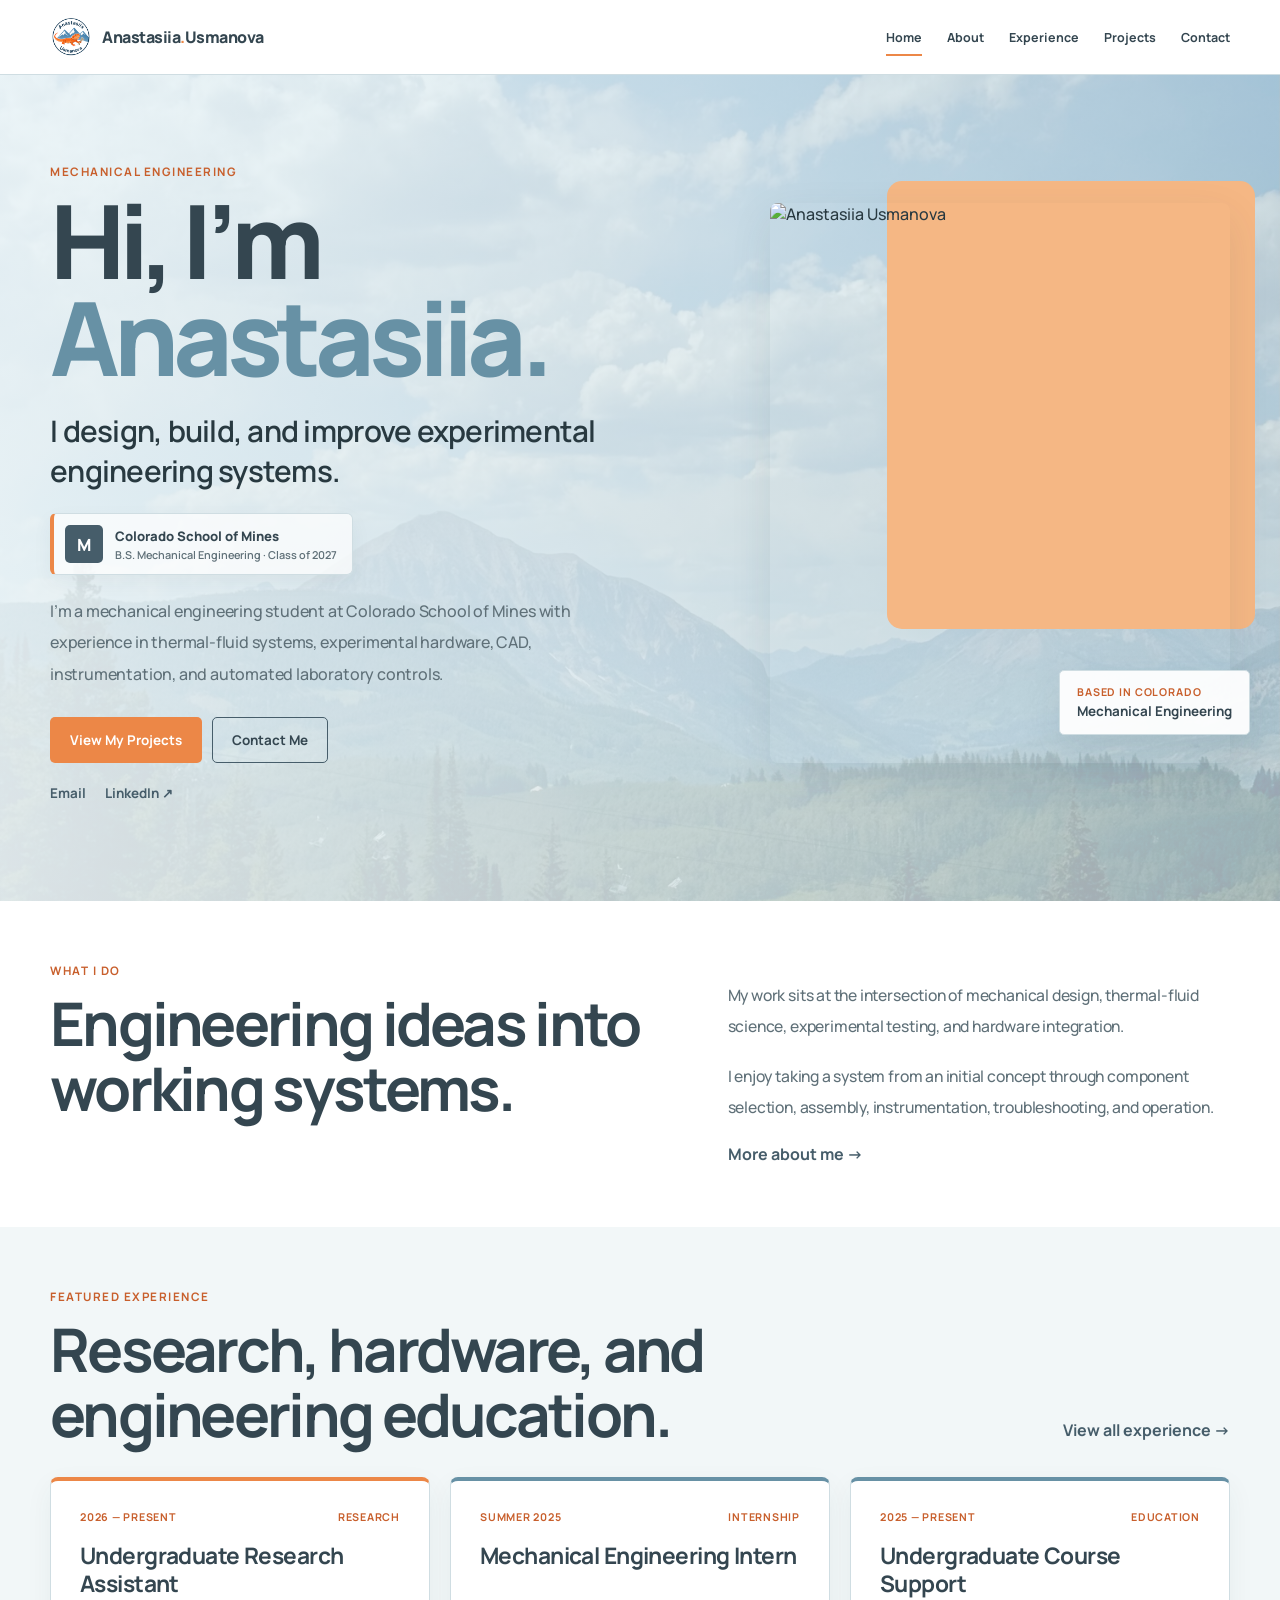
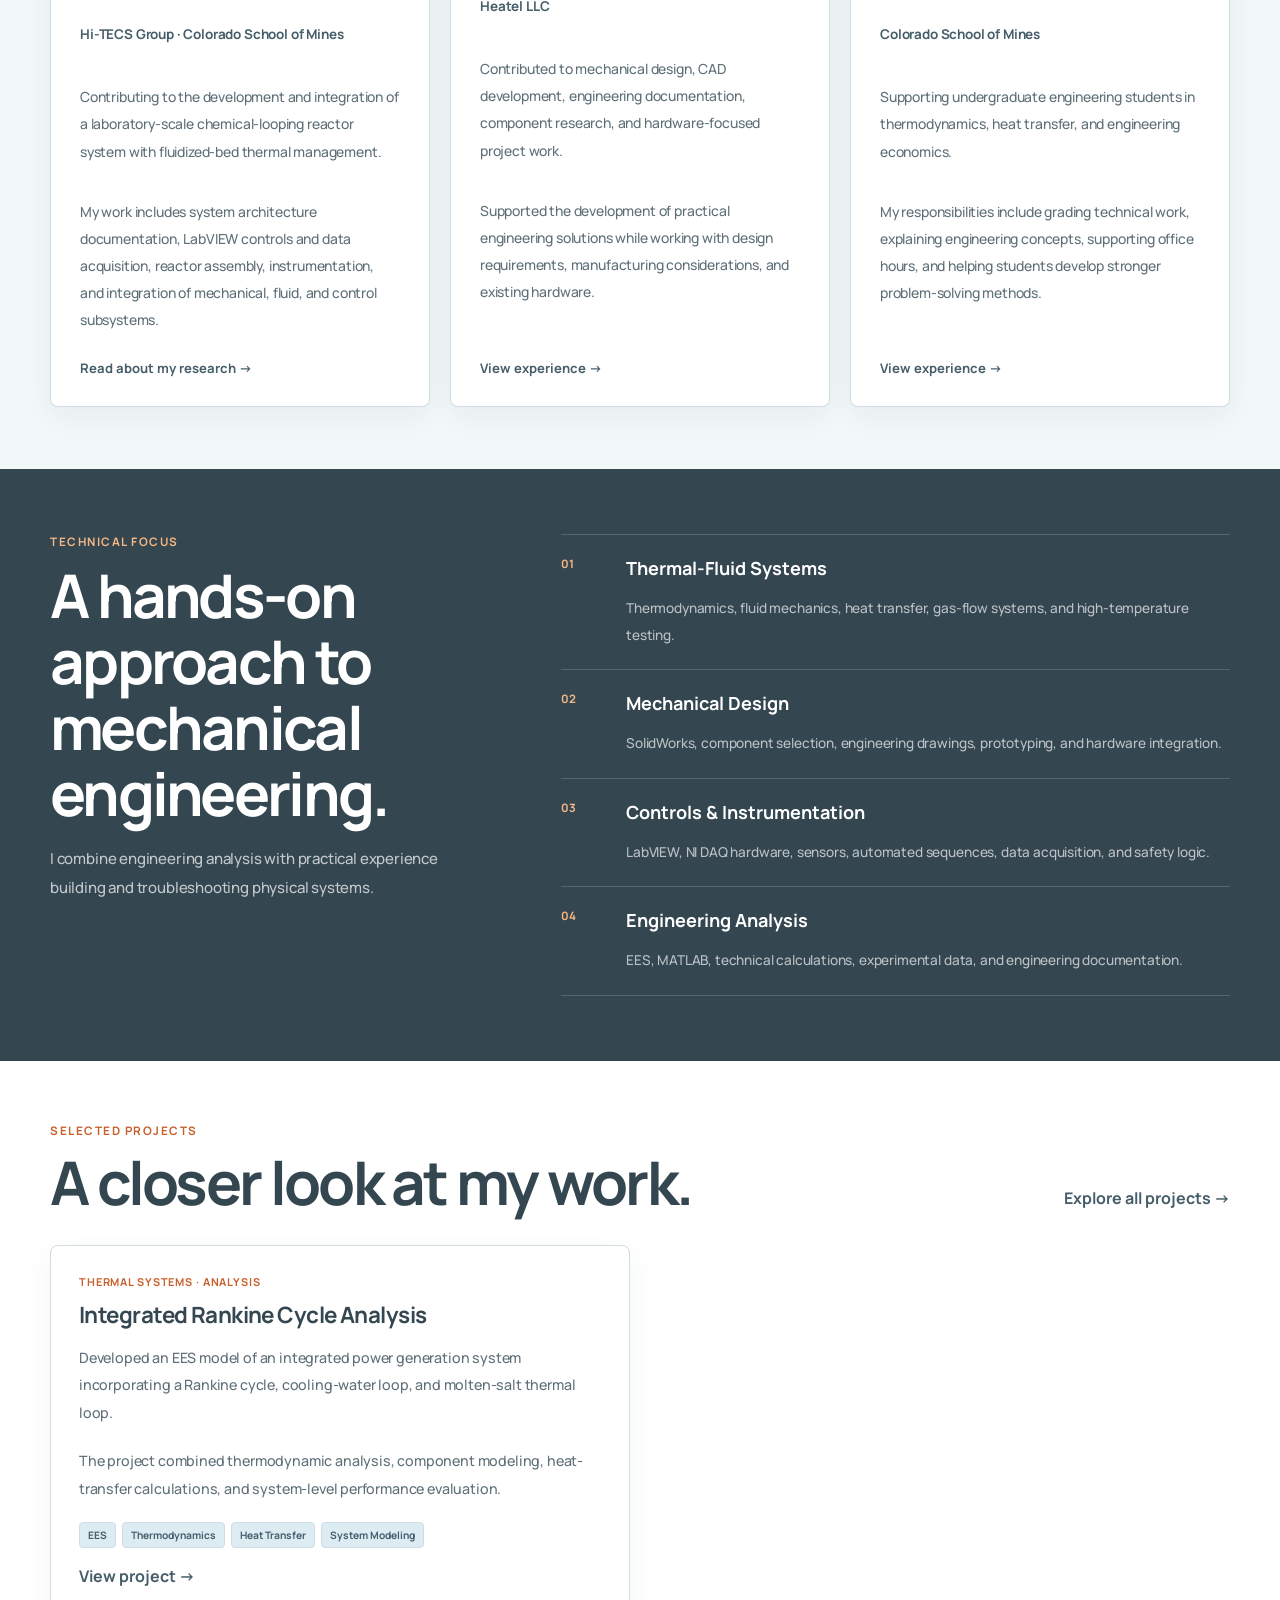
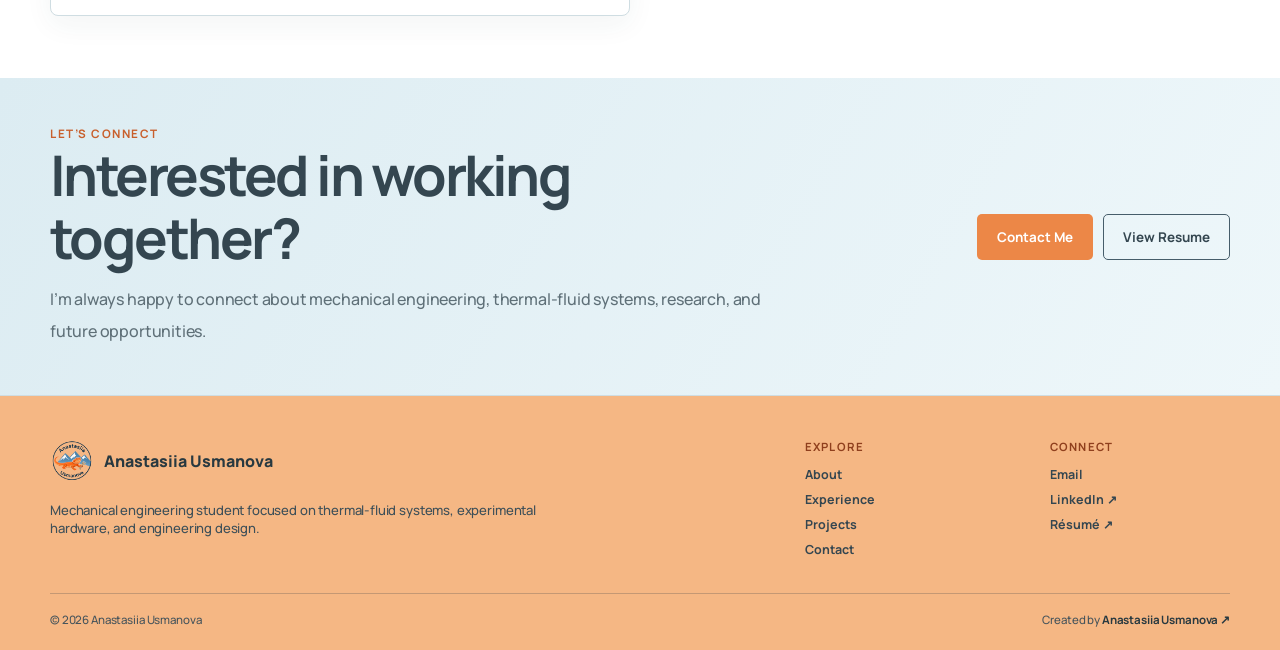
==== index.html @ 4a4aaab6 "Add files via upload" ====
<!DOCTYPE html>
<html lang="en">

<head>
<link
    rel="icon"
    type="image/png"
    href="image/logo.png"
>
    <meta charset="UTF-8">

    <meta
        name="viewport"
        content="width=device-width, initial-scale=1.0"
    >

    <meta
        name="description"
        content="Portfolio of Anastasiia Usmanova, a mechanical engineering student specializing in thermal-fluid systems, experimental hardware, and engineering design."
    >

    <title>Anastasiia Usmanova | Mechanical Engineer</title>

    <link rel="stylesheet" href="style.css">

</head>


<body>

    <!-- Navigation -->

    <header class="site-header">

        <nav class="navbar">

                <a class="logo" href="./">

                    <img
                        class="site-logo-image"
                        src="../image/logo.png"
                        alt=""
                    >

                    <span class="site-logo-name">
                        Anastasiia<span>.</span>Usmanova
                    </span>

                </a>

            <div class="nav-links">

                <a class="active-nav-link" href="./">
                    Home
                </a>

                <a href="about/index.html">
                    About
                </a>

                <a href="experience/index.html">
                    Experience
                </a>

                <a href="projects/">
                    Projects
                </a>

                <a href="contact/">
                    Contact
                </a>

            </div>

        </nav>

    </header>


    <main>

        <!-- Hero -->

        <section class="hero">

            <div class="hero-content">

                <p class="section-label">
                    Mechanical Engineering
                </p>

                <h1>
                    Hi, I’m
                    <span>Anastasiia.</span>
                </h1>

                <h2>
                    I design, build, and improve experimental
                    engineering systems.
                </h2>
<div class="hero-university">

    <span class="hero-university-mark">
        M
    </span>

    <div>

        <span>
            Colorado School of Mines
        </span>

        <strong>
            B.S. Mechanical Engineering · Class of 2027
        </strong>

    </div>

</div>
                <p class="hero-description">
                    I’m a mechanical engineering student at Colorado School
                    of Mines with experience in thermal-fluid systems,
                    experimental hardware, CAD, instrumentation, and
                    automated laboratory controls.
                </p>

                <div class="hero-buttons">

                    <a
                        class="button primary-button"
                        href="projects/"
                    >
                        View My Projects
                    </a>

                    <a
                        class="button secondary-button"
                        href="contact/"
                    >
                        Contact Me
                    </a>

                </div>

                <div class="hero-links">

                    <a href="mailto:anastasiia.usmanova.eng@gmail.com">
                        Email
                    </a>

                    <a
                        href="https://www.linkedin.com/in/ausmanova/"
                        target="_blank"
                        rel="noopener noreferrer"
                    >
                        LinkedIn ↗
                    </a>

                </div>

            </div>


            <div class="hero-image-wrapper">

                <div class="hero-image-decoration"></div>

                <img
                    class="hero-image"
                    src="anastasiia.png"
                    alt="Anastasiia Usmanova"
                >

                <div class="hero-image-note">

                    <span>
                        Based in Colorado
                    </span>

                    <strong>
                        Mechanical Engineering
                    </strong>

                </div>

            </div>

        </section>


        <!-- Introduction -->

        <section class="introduction-section">

            <div class="section-container introduction-grid">

                <div>

                    <p class="section-label">
                        What I do
                    </p>

                    <h2 class="section-title">
                        Engineering ideas into working systems.
                    </h2>

                </div>


                <div class="introduction-text">

                    <p>
                        My work sits at the intersection of mechanical design,
                        thermal-fluid science, experimental testing, and
                        hardware integration.
                    </p>

                    <p>
                        I enjoy taking a system from an initial concept through
                        component selection, assembly, instrumentation,
                        troubleshooting, and operation.
                    </p>

                    <a class="text-link" href="about/">
                        More about me →
                    </a>

                </div>

            </div>

        </section>


        <!-- Featured experience -->

        <section class="experience-section">

            <div class="section-container">

                <div class="section-heading">

                    <div>

                        <p class="section-label">
                            Featured experience
                        </p>

                        <h2 class="section-title">
                            Research, hardware, and engineering education.
                        </h2>

                    </div>

                    <a class="text-link" href="experience/">
                        View all experience →
                    </a>

                </div>


                <div class="experience-grid no-image-experience-grid">

                    <!-- Research -->

                    <article class="experience-card experience-card-text">

                        <div class="experience-card-content">

                            <div class="card-meta">

                                <span>
                                    2026 — Present
                                </span>

                                <span>
                                    Research
                                </span>

                            </div>

                            <h3>
                                Undergraduate Research Assistant
                            </h3>

                            <p class="organization">
                                Hi-TECS Group · Colorado School of Mines
                            </p>

                            <p>
                                Contributing to the development and integration
                                of a laboratory-scale chemical-looping reactor
                                system with fluidized-bed thermal management.
                            </p>

                            <p>
                                My work includes system architecture
                                documentation, LabVIEW controls and data
                                acquisition, reactor assembly, instrumentation,
                                and integration of mechanical, fluid, and
                                control subsystems.
                            </p>

                            <a class="card-link" href="experience/">
                                Read about my research →
                            </a>

                        </div>

                    </article>


                    <!-- Heatel -->

                    <article class="experience-card experience-card-text">

                        <div class="experience-card-content">

                            <div class="card-meta">

                                <span>
                                    Summer 2025
                                </span>

                                <span>
                                    Internship
                                </span>

                            </div>

                            <h3>
                                Mechanical Engineering Intern
                            </h3>

                            <p class="organization">
                                Heatel LLC
                            </p>

                            <p>
                                Contributed to mechanical design, CAD
                                development, engineering documentation,
                                component research, and hardware-focused
                                project work.
                            </p>

                            <p>
                                Supported the development of practical
                                engineering solutions while working with
                                design requirements, manufacturing
                                considerations, and existing hardware.
                            </p>

                            <a class="card-link" href="experience/">
                                View experience →
                            </a>

                        </div>

                    </article>


                    <!-- Course support -->

                    <article class="experience-card experience-card-text">

                        <div class="experience-card-content">

                            <div class="card-meta">

                                <span>
                                    2025 — Present
                                </span>

                                <span>
                                    Education
                                </span>

                            </div>

                            <h3>
                                Undergraduate Course Support
                            </h3>

                            <p class="organization">
                                Colorado School of Mines
                            </p>

                            <p>
                                Supporting undergraduate engineering students
                                in thermodynamics, heat transfer, and
                                engineering economics.
                            </p>

                            <p>
                                My responsibilities include grading technical
                                work, explaining engineering concepts,
                                supporting office hours, and helping students
                                develop stronger problem-solving methods.
                            </p>

                            <a class="card-link" href="experience/">
                                View experience →
                            </a>

                        </div>

                    </article>

                </div>

            </div>

        </section>


        <!-- Skills -->

        <section class="skills-section">

            <div class="section-container skills-layout">

                <div class="skills-introduction">

                    <p class="section-label light-label">
                        Technical focus
                    </p>

                    <h2>
                        A hands-on approach to mechanical engineering.
                    </h2>

                    <p>
                        I combine engineering analysis with practical
                        experience building and troubleshooting physical
                        systems.
                    </p>

                </div>


                <div class="skills-grid">

                    <div class="skill-item">

                        <span>
                            01
                        </span>

                        <div>

                            <h3>
                                <a href="projects/#thermal-fluid">
                                    Thermal-Fluid Systems
                                </a>
                            </h3>

                            <p>
                                Thermodynamics, fluid mechanics, heat transfer,
                                gas-flow systems, and high-temperature testing.
                            </p>

                        </div>

                    </div>


                    <div class="skill-item">

                        <span>
                            02
                        </span>

                        <div>

                            <h3>
                                <a href="projects/#design">
                                    Mechanical Design
                                </a>
                            </h3>

                            <p>
                                SolidWorks, component selection, engineering
                                drawings, prototyping, and hardware integration.
                            </p>

                        </div>

                    </div>


                    <div class="skill-item">

                        <span>
                            03
                        </span>

                        <div>

                            <h3>
                                <a href="projects/#automation">
                                    Controls & Instrumentation
                                </a>
                            </h3>

                            <p>
                                LabVIEW, NI DAQ hardware, sensors, automated
                                sequences, data acquisition, and safety logic.
                            </p>

                        </div>

                    </div>


                    <div class="skill-item">

                        <span>
                            04
                        </span>

                        <div>

                            <h3>
                                <a href="projects/#thermal-fluid">
                                    Engineering Analysis
                                </a>
                            </h3>

                            <p>
                                EES, MATLAB, technical calculations,
                                experimental data, and engineering
                                documentation.
                            </p>

                        </div>

                    </div>

                </div>

            </div>

        </section>


        <!-- Featured projects -->

        <section class="projects-section">

            <div class="section-container">

                <div class="section-heading">

                    <div>

                        <p class="section-label">
                            Selected projects
                        </p>

                        <h2 class="section-title">
                            A closer look at my work.
                        </h2>

                    </div>

                    <a class="text-link" href="projects/">
                        Explore all projects →
                    </a>

                </div>


                <div class="projects-grid">

                    <!-- Rankine cycle -->

                    <article class="project-card">

                        <div class="project-content">

                            <p class="project-category">
                                Thermal Systems · Analysis
                            </p>

                            <h3>
                                Integrated Rankine Cycle Analysis
                            </h3>

                            <p>
                                Developed an EES model of an integrated power
                                generation system incorporating a Rankine
                                cycle, cooling-water loop, and molten-salt
                                thermal loop.
                            </p>

                            <p>
                                The project combined thermodynamic analysis,
                                component modeling, heat-transfer
                                calculations, and system-level performance
                                evaluation.
                            </p>

                            <div class="project-tags">

                                <span>
                                    EES
                                </span>

                                <span>
                                    Thermodynamics
                                </span>

                                <span>
                                    Heat Transfer
                                </span>

                                <span>
                                    System Modeling
                                </span>

                            </div>

                            <a class="card-link" href="projects/">
                                View project →
                            </a>

                        </div>

                    </article>

                </div>

            </div>

        </section>


        <!-- Contact -->

        <section class="contact-cta">

            <div class="section-container contact-cta-content">

                <div>

                    <p class="section-label">
                        Let’s connect
                    </p>

                    <h2>
                        Interested in working together?
                    </h2>

                    <p>
                        I’m always happy to connect about mechanical
                        engineering, thermal-fluid systems, research,
                        and future opportunities.
                    </p>

                </div>


                <div class="contact-cta-buttons">

                    <a
                        class="button primary-button"
                        href="contact/"
                    >
                        Contact Me
                    </a>

                    <a
                        class="button secondary-button"
                        href="https://drive.google.com/file/d/1IAk1YIRx1ODrd-aK2GtUqN830A_kuqkT/view"
                        target="_blank"
                        rel="noopener noreferrer"
                    >
                        View Resume
                    </a>

                </div>

            </div>

        </section>

    </main>


    <!-- Footer -->

    <footer>

        <div class="footer-content">

            <div>

                <a class="footer-logo" href="./">
                    <img src="image/logo.png" alt="">
                    <span>Anastasiia Usmanova</span>
                </a>

                <p>
                    Mechanical engineering student focused on thermal-fluid
                    systems, experimental hardware, and engineering design.
                </p>

            </div>


            <div class="footer-column">

                <h3>
                    Explore
                </h3>

                <a href="about/">
                    About
                </a>

                <a href="experience/">
                    Experience
                </a>

                <a href="projects/">
                    Projects
                </a>

                <a href="contact/">
                    Contact
                </a>

            </div>


            <div class="footer-column">

                <h3>
                    Connect
                </h3>

                <a href="mailto:anastasiia.usmanova.eng@gmail.com">
                    Email
                </a>

                <a
                    href="https://www.linkedin.com/in/ausmanova/"
                    target="_blank"
                    rel="noopener noreferrer"
                >
                    LinkedIn ↗
                </a>

                <a
                    href="https://drive.google.com/file/d/1IAk1YIRx1ODrd-aK2GtUqN830A_kuqkT/view"
                    target="_blank"
                    rel="noopener noreferrer"
                >
                    Résumé ↗
                </a>

            </div>

        </div>


        <div class="footer-bottom">

            <p>
                © 2026 Anastasiia Usmanova
            </p>

            <p>
                Created by
                <a
                    href="https://www.linkedin.com/in/ausmanova/"
                    target="_blank"
                    rel="noopener noreferrer"
                >
                    Anastasiia Usmanova ↗
                </a>
            </p>

        </div>

        </div>

    </footer>

</body>

</html>
---- style.css ----
@import url(
    "https://fonts.googleapis.com/css2?family=Inter:wght@400;500;600;700&family=Manrope:wght@500;600;700;800&display=swap"
);


/* ==================================================
   VARIABLES
================================================== */

:root {
    --page-background: #eef7fa;
    --soft-background: #dcecf2;
    --muted-background: #b8d2dc;

    --accent: #ec8747;
    --accent-dark: #c85f2c;
    --accent-light: #f5b784;

    --blue: #6791a5;
    --blue-dark: #465d6a;

    --heading: #344650;
    --charcoal: #283940;
    --gray: #5f7078;

    --light-gray: #f2f7f8;
    --border: #cfdde2;
    --white: #ffffff;

    --heading-font: "Manrope", Arial, sans-serif;
    --body-font: "Inter", Arial, sans-serif;

    --page-width: 1180px;
    --shadow: 0 15px 42px rgba(40, 65, 76, 0.1);
}


/* ==================================================
   GLOBAL
================================================== */

* {
    box-sizing: border-box;
}


html {
    scroll-behavior: smooth;
}


body {
    margin: 0;
    overflow-x: hidden;
    color: var(--charcoal);
    background: var(--white);
    font-family: var(--body-font);
}


img {
    display: block;
    max-width: 100%;
}


a {
    color: inherit;
}


p {
    color: var(--gray);
}


.section-container {
    width: min(calc(100% - 48px), var(--page-width));
    margin: 0 auto;
}


.section-label {
    margin: 0 0 10px;
    color: var(--accent-dark);
    font-size: 0.73rem;
    font-weight: 700;
    letter-spacing: 0.13em;
    text-transform: uppercase;
}


.light-label {
    color: var(--accent-light);
}


.section-title {
    max-width: 850px;
    margin: 0;
    color: var(--heading);
    font-family: var(--heading-font);
    font-size: clamp(2.35rem, 4.7vw, 4rem);
    font-weight: 700;
    letter-spacing: -0.045em;
    line-height: 1.08;
}


.section-heading {
    display: flex;
    align-items: flex-end;
    justify-content: space-between;
    gap: 35px;
    margin-bottom: 30px;
}


.section-heading > .text-link {
    flex-shrink: 0;
    margin-bottom: 6px;
}


.text-link,
.card-link,
.project-report-link {
    display: inline-block;
    color: var(--blue-dark);
    font-weight: 700;
    text-decoration: none;
}


.text-link:hover,
.card-link:hover,
.project-report-link:hover {
    color: var(--accent-dark);
}


/* ==================================================
   BUTTONS
================================================== */

.button {
    display: inline-flex;
    align-items: center;
    justify-content: center;
    min-height: 46px;
    padding: 11px 19px;
    border: 1px solid transparent;
    border-radius: 5px;
    font-size: 0.84rem;
    font-weight: 700;
    text-align: center;
    text-decoration: none;
    transition:
        transform 0.2s ease,
        color 0.2s ease,
        border-color 0.2s ease,
        background 0.2s ease;
}


.button:hover {
    transform: translateY(-2px);
}


.primary-button {
    color: var(--white);
    background: var(--accent);
}


.primary-button:hover {
    background: var(--accent-dark);
}


.secondary-button {
    color: var(--heading);
    border-color: var(--blue-dark);
    background: transparent;
}


.secondary-button:hover {
    color: var(--white);
    background: var(--blue-dark);
}


/* ==================================================
   NAVIGATION
================================================== */

.site-header {
    position: relative;
    z-index: 100;
    border-bottom: 1px solid var(--border);
    background: rgba(255, 255, 255, 0.96);
}


.navbar {
    display: flex;
    align-items: center;
    justify-content: space-between;
    width: min(calc(100% - 48px), var(--page-width));
    min-height: 74px;
    margin: 0 auto;
    gap: 30px;
}


/* ==================================================
   SITE LOGO
================================================== */

.logo {
    display: inline-flex;
    align-items: center;
    flex-shrink: 0;
    gap: 10px;
    color: var(--heading);
    text-decoration: none;
}


.site-logo-image {
    width: 42px;
    height: 42px;
    flex-shrink: 0;
    border-radius: 8px;
    object-fit: contain;
    transition:
        transform 0.22s ease,
        filter 0.22s ease;
}


.site-logo-name {
    color: var(--heading);
    font-family: var(--heading-font);
    font-size: 1rem;
    font-weight: 800;
    letter-spacing: -0.03em;
}


.site-logo-name span {
    color: var(--accent);
}


.logo:hover .site-logo-image {
    filter: drop-shadow(0 5px 7px rgba(40, 65, 76, 0.14));
    transform: rotate(-3deg) scale(1.08);
}


@media (max-width: 480px) {

    .site-logo-image {
        width: 37px;
        height: 37px;
    }


    .site-logo-name {
        font-size: 0.88rem;
    }

}


.nav-links {
    display: flex;
    align-items: center;
    gap: 25px;
}


.nav-links a {
    position: relative;
    color: var(--heading);
    font-size: 0.78rem;
    font-weight: 700;
    text-decoration: none;
}


.nav-links a::after {
    position: absolute;
    right: 0;
    bottom: -10px;
    left: 0;
    height: 2px;
    background: var(--accent);
    content: "";
    transform: scaleX(0);
    transition: transform 0.2s ease;
}


.nav-links a:hover::after,
.nav-links .active-nav-link::after {
    transform: scaleX(1);
}


/* ==================================================
   HOME â€” HERO
================================================== */

.hero {
    display: grid;
    grid-template-columns: 1.08fr 0.92fr;
    gap: 64px;
    align-items: center;
    min-height: calc(100vh - 74px);
    padding:
        48px
        max(24px, calc((100vw - var(--page-width)) / 2))
        58px;
    background:
        linear-gradient(
            90deg,
            rgba(238, 247, 250, 0.92),
            rgba(220, 236, 242, 0.7)
        ),
        url("image/mountain.JPG") center / cover no-repeat;
}


.hero-content {
    max-width: 700px;
}


.hero h1 {
    margin: 0;
    color: var(--heading);
    font-family: var(--heading-font);
    font-size: clamp(4rem, 8vw, 7rem);
    font-weight: 800;
    letter-spacing: -0.06em;
    line-height: 0.95;
}


.hero h1 span {
    display: block;
    color: var(--blue);
}


.hero h2 {
    max-width: 680px;
    margin: 25px 0 18px;
    color: var(--charcoal);
    font-family: var(--heading-font);
    font-size: clamp(1.25rem, 2.5vw, 1.85rem);
    font-weight: 600;
    letter-spacing: -0.025em;
    line-height: 1.35;
}


.hero-description {
    max-width: 650px;
    margin: 0;
    font-size: 1rem;
    line-height: 1.75;
}


.hero-buttons {
    display: flex;
    flex-wrap: wrap;
    gap: 10px;
    margin-top: 27px;
}


.hero-links {
    display: flex;
    gap: 19px;
    margin-top: 21px;
}


.hero-links a {
    color: var(--blue-dark);
    font-size: 0.84rem;
    font-weight: 700;
    text-decoration: none;
}


.hero-image-wrapper {
    position: relative;
    width: min(100%, 460px);
    margin-left: auto;
}


.hero-image-decoration {
    position: absolute;
    top: -22px;
    right: -25px;
    width: 80%;
    height: 80%;
    border-radius: 15px;
    background: var(--accent-light);
}


.hero-image {
    position: relative;
    z-index: 1;
    width: 100%;
    height: 560px;
    object-fit: cover;
    object-position: center top;
    border-radius: 8px;
    box-shadow: var(--shadow);
}


.hero-image-note {
    position: absolute;
    z-index: 2;
    right: -20px;
    bottom: 28px;
    display: flex;
    flex-direction: column;
    gap: 3px;
    padding: 14px 17px;
    border: 1px solid var(--border);
    border-radius: 5px;
    background: rgba(255, 255, 255, 0.94);
    box-shadow: var(--shadow);
}


.hero-image-note span {
    color: var(--accent-dark);
    font-size: 0.67rem;
    font-weight: 700;
    letter-spacing: 0.08em;
    text-transform: uppercase;
}


.hero-image-note strong {
    color: var(--heading);
    font-size: 0.84rem;
}


/* ==================================================
   HOME â€” INTRODUCTION
================================================== */

.introduction-section {
    padding: 62px 0;
    background: var(--white);
}


.introduction-grid {
    display: grid;
    grid-template-columns: 1fr 0.82fr;
    gap: 65px;
    align-items: start;
}


.introduction-text {
    padding-top: 17px;
}


.introduction-text p {
    margin: 0 0 14px;
    font-size: 0.98rem;
    line-height: 1.75;
}


.introduction-text .text-link {
    margin-top: 7px;
}


/* ==================================================
   HOME â€” EXPERIENCE
================================================== */

.experience-section {
    padding: 62px 0;
    background: var(--light-gray);
}


.experience-grid {
    display: grid;
    gap: 20px;
}


.no-image-experience-grid {
    grid-template-columns: repeat(3, minmax(0, 1fr));
    align-items: stretch;
}


.experience-card {
    min-width: 0;
    overflow: hidden;
    border: 1px solid var(--border);
    border-radius: 8px;
    background: var(--white);
    box-shadow: 0 9px 28px rgba(40, 65, 76, 0.055);
}


.experience-card-text {
    min-height: 420px;
    border-top: 4px solid var(--blue);
}


.experience-card-text:first-child {
    border-top-color: var(--accent);
}


.experience-card-content {
    padding: 29px;
}


.experience-card-text .experience-card-content {
    display: flex;
    flex-direction: column;
    width: 100%;
    height: 100%;
}


.card-meta {
    display: flex;
    justify-content: space-between;
    gap: 16px;
    margin-bottom: 18px;
    color: var(--accent-dark);
    font-size: 0.67rem;
    font-weight: 700;
    letter-spacing: 0.07em;
    text-transform: uppercase;
}


.experience-card h3 {
    margin: 0 0 8px;
    color: var(--heading);
    font-family: var(--heading-font);
    font-size: 1.42rem;
    letter-spacing: -0.025em;
    line-height: 1.24;
}


.organization {
    margin: 0 0 16px;
    color: var(--blue-dark);
    font-size: 0.84rem;
    font-weight: 700;
}


.experience-card-content > p:not(.organization) {
    margin: 0 0 13px;
    font-size: 0.87rem;
    line-height: 1.65;
}


.experience-card .card-link {
    margin-top: auto;
    padding-top: 13px;
    font-size: 0.82rem;
}


/* ==================================================
   HOME â€” SKILLS
================================================== */

.skills-section {
    padding: 65px 0;
    color: var(--white);
    background: var(--heading);
}


.skills-layout {
    display: grid;
    grid-template-columns: 0.8fr 1.2fr;
    gap: 65px;
    align-items: start;
}


.skills-introduction h2 {
    margin: 0 0 17px;
    font-family: var(--heading-font);
    font-size: clamp(2.25rem, 4.7vw, 3.8rem);
    letter-spacing: -0.045em;
    line-height: 1.1;
}


.skills-introduction > p:last-child {
    color: rgba(255, 255, 255, 0.7);
    font-size: 0.94rem;
}


.skills-grid {
    border-top: 1px solid rgba(255, 255, 255, 0.17);
}


.skill-item {
    display: grid;
    grid-template-columns: 45px 1fr;
    gap: 20px;
    padding: 21px 0;
    border-bottom: 1px solid rgba(255, 255, 255, 0.17);
}


.skill-item > span {
    color: var(--accent-light);
    font-size: 0.72rem;
    font-weight: 700;
}


.skill-item h3 {
    margin: 0 0 6px;
    font-family: var(--heading-font);
    font-size: 1.13rem;
}


.skill-item p {
    margin: 0;
    color: rgba(255, 255, 255, 0.67);
    font-size: 0.85rem;
}


/* ==================================================
   HOME â€” PROJECTS
================================================== */

.projects-section {
    padding: 62px 0;
    background: var(--white);
}


.projects-grid {
    display: grid;
    grid-template-columns: repeat(2, minmax(0, 1fr));
    gap: 20px;
    align-items: stretch;
}


.project-card {
    min-width: 0;
    overflow: hidden;
    border: 1px solid var(--border);
    border-radius: 8px;
    background: var(--white);
    box-shadow: 0 9px 28px rgba(40, 65, 76, 0.055);
}


.project-card-large {
    grid-column: 1 / -1;
}


.project-content {
    padding: 28px;
}


.regenloop-card {
    border-top: 4px solid var(--accent);
    background:
        linear-gradient(
            145deg,
            var(--white),
            var(--page-background)
        );
}


.regenloop-card .project-content {
    padding: 34px;
}


.project-header-row {
    display: flex;
    align-items: flex-start;
    justify-content: space-between;
    gap: 20px;
}


.project-category {
    margin: 0 0 10px;
    color: var(--accent-dark);
    font-size: 0.68rem;
    font-weight: 700;
    letter-spacing: 0.08em;
    text-transform: uppercase;
}


.confidentiality-badge {
    flex-shrink: 0;
    padding: 6px 9px;
    color: var(--accent-dark);
    border: 1px solid rgba(200, 95, 44, 0.3);
    border-radius: 4px;
    background: rgba(236, 135, 71, 0.11);
    font-size: 0.65rem;
    font-weight: 700;
    text-transform: uppercase;
}


.project-content h3 {
    margin: 0 0 12px;
    color: var(--heading);
    font-family: var(--heading-font);
    font-size: 1.4rem;
    letter-spacing: -0.025em;
    line-height: 1.25;
}


.regenloop-card h3 {
    max-width: 900px;
    font-size: clamp(1.55rem, 3vw, 2.25rem);
}


.project-content > p:not(.project-category) {
    margin: 0 0 13px;
    font-size: 0.89rem;
    line-height: 1.68;
}


.confidentiality-note {
    padding: 14px 16px;
    border-left: 3px solid var(--accent);
    background: var(--soft-background);
    font-size: 0.8rem !important;
}


.project-tags {
    display: flex;
    flex-wrap: wrap;
    gap: 6px;
    margin: 17px 0;
}


.project-tags span {
    padding: 5px 8px;
    color: var(--blue-dark);
    border: 1px solid var(--border);
    border-radius: 4px;
    background: var(--soft-background);
    font-size: 0.64rem;
    font-weight: 700;
}


/* ==================================================
   CONTACT CTA
================================================== */

.contact-cta,
.experience-contact {
    padding: 48px 0;
    background:
        linear-gradient(
            120deg,
            var(--soft-background),
            var(--page-background)
        );
}


.contact-cta-content,
.experience-contact-content {
    display: flex;
    align-items: center;
    justify-content: space-between;
    gap: 48px;
}


.contact-cta-content > div:first-child,
.experience-contact-content > div:first-child {
    max-width: 760px;
}


.contact-cta h2,
.experience-contact h2 {
    margin: 0 0 11px;
    color: var(--heading);
    font-family: var(--heading-font);
    font-size: clamp(2.2rem, 4.5vw, 3.5rem);
    letter-spacing: -0.045em;
    line-height: 1.12;
}


.contact-cta p,
.experience-contact p {
    margin: 0;
}


.contact-cta-buttons,
.experience-contact-buttons {
    display: flex;
    flex-shrink: 0;
    flex-wrap: wrap;
    gap: 10px;
}


/* ==================================================
   FOOTER
================================================== */

footer {
    padding:
        43px
        max(24px, calc((100vw - var(--page-width)) / 2))
        23px;
    color: var(--white);
    background: var(--charcoal);
}


.footer-content {
    display: grid;
    grid-template-columns: 1fr 180px 180px;
    gap: 65px;
    padding-bottom: 35px;
}


.footer-logo {
    color: var(--white);
    font-size: 1.1rem;
}


.footer-content > div:first-child p {
    max-width: 500px;
    margin: 13px 0 0;
    color: rgba(255, 255, 255, 0.62);
    font-size: 0.82rem;
}


.footer-column {
    display: flex;
    flex-direction: column;
    gap: 8px;
}


.footer-column h3 {
    margin: 0 0 4px;
    color: var(--accent-light);
    font-size: 0.71rem;
    letter-spacing: 0.1em;
    text-transform: uppercase;
}


.footer-column a {
    color: rgba(255, 255, 255, 0.74);
    font-size: 0.78rem;
    text-decoration: none;
}


.footer-column a:hover {
    color: var(--accent-light);
}


.footer-bottom {
    display: flex;
    justify-content: space-between;
    gap: 25px;
    padding-top: 18px;
    border-top: 1px solid rgba(255, 255, 255, 0.13);
}


.footer-bottom p {
    margin: 0;
    color: rgba(255, 255, 255, 0.48);
    font-size: 0.72rem;
}


/* ==================================================
   ABOUT â€” HERO
================================================== */

.about-hero {
    padding: 52px 0 58px;
    overflow: hidden;
    background:
        linear-gradient(
            90deg,
            rgba(238, 247, 250, 0.93),
            rgba(220, 236, 242, 0.77)
        ),
        url("image/mountain.JPG") center / cover no-repeat;
}


.about-hero-grid {
    display: grid;
    grid-template-columns: minmax(0, 1fr) minmax(360px, 0.85fr);
    gap: 56px;
    align-items: center;
}


.about-hero-content h1 {
    margin: 0;
    color: var(--heading);
    font-family: var(--heading-font);
    font-size: clamp(3.6rem, 6.5vw, 5.8rem);
    font-weight: 800;
    letter-spacing: -0.06em;
    line-height: 0.98;
}


.about-hero-content h1 span {
    display: block;
    color: var(--blue);
}


.about-hero-content > p:not(.section-label) {
    max-width: 680px;
    margin: 16px 0 0;
    font-size: 0.94rem;
    line-height: 1.7;
}


.about-hero-content .about-introduction {
    margin-top: 22px;
    font-size: 1.02rem;
}


.about-facts {
    display: grid;
    grid-template-columns: repeat(3, minmax(0, 1fr));
    gap: 9px;
    margin-top: 24px;
}


.about-fact {
    padding: 13px;
    border: 1px solid var(--border);
    border-radius: 6px;
    background: rgba(255, 255, 255, 0.75);
}


.about-fact span {
    display: block;
    margin-bottom: 4px;
    color: var(--gray);
    font-size: 0.62rem;
    font-weight: 700;
    text-transform: uppercase;
}


.about-fact strong {
    color: var(--heading);
    font-size: 0.82rem;
}


.russian-message {
    display: flex;
    flex-direction: column;
    gap: 3px;
    margin-top: 18px;
    padding: 14px 17px;
    border-left: 4px solid var(--accent);
    background: rgba(255, 255, 255, 0.72);
}


.russian-message strong {
    color: var(--heading);
    font-family: var(--heading-font);
    font-size: 1.1rem;
}


.russian-message span {
    color: var(--gray);
    font-size: 0.82rem;
}


.about-hero-image-wrapper {
    position: relative;
    width: 100%;
    max-width: 500px;
    margin-left: auto;
}


.about-hero-decoration {
    position: absolute;
    top: -20px;
    right: -24px;
    width: 78%;
    height: 78%;
    border-radius: 15px;
    background: var(--accent-light);
}


.about-hero-image {
    position: relative;
    z-index: 1;
    width: 100%;
    height: 570px;
    object-fit: cover;
    object-position: 57% center;
    border-radius: 8px;
    box-shadow: var(--shadow);
}


/* ==================================================
   ABOUT â€” VALUES AND COMMUNITY HEADING
================================================== */

.about-values {
    padding: 58px 0;
    background: var(--white);
}


.about-values-grid {
    display: grid;
    grid-template-columns: 0.9fr 1.1fr;
    gap: 65px;
    align-items: start;
}


.about-values-text p {
    margin: 0 0 15px;
    font-size: 0.96rem;
    line-height: 1.75;
}


.about-community-heading {
    padding: 50px 0;
    color: var(--white);
    background: var(--heading);
}


.about-community-heading .section-label {
    color: var(--accent-light);
}


.about-community-heading h2 {
    max-width: 920px;
    margin: 0;
    font-family: var(--heading-font);
    font-size: clamp(2.4rem, 4.7vw, 4rem);
    letter-spacing: -0.045em;
    line-height: 1.08;
}


.about-community-heading p:not(.section-label) {
    max-width: 760px;
    margin: 17px 0 0;
    color: rgba(255, 255, 255, 0.7);
    font-size: 0.92rem;
}


/* ==================================================
   ABOUT â€” FEATURED SECTIONS
================================================== */

.about-section {
    padding: 52px 0;
    background: var(--white);
}


.about-section.alternate-section {
    background: var(--light-gray);
}


.about-section-grid {
    display: grid;
    grid-template-columns: repeat(2, minmax(0, 1fr));
    gap: 54px;
    align-items: center;
}


.about-section-content {
    min-width: 0;
}


.about-section-content h2 {
    margin: 0 0 15px;
    color: var(--heading);
    font-family: var(--heading-font);
    font-size: clamp(2rem, 4vw, 3.2rem);
    letter-spacing: -0.04em;
    line-height: 1.1;
}


.about-section-content > p:not(.section-label) {
    margin: 0 0 13px;
    font-size: 0.92rem;
    line-height: 1.7;
}


.about-section-content > .button {
    margin-top: 8px;
}


.tri-alpha-section {
    background:
        linear-gradient(
            145deg,
            var(--white),
            var(--page-background)
        );
}


.about-photo {
    height: 430px;
    overflow: hidden;
    border-radius: 8px;
    background: var(--soft-background);
    box-shadow: var(--shadow);
}


.about-photo img {
    width: 100%;
    height: 100%;
    object-fit: cover;
}


.space-photo img {
    object-position: center 42%;
}


.experience-detail-row {
    display: flex;
    flex-wrap: wrap;
    gap: 8px 19px;
    margin-top: 18px;
    padding-top: 16px;
    border-top: 1px solid var(--border);
}


.experience-detail-row span {
    color: var(--blue-dark);
    font-size: 0.75rem;
    font-weight: 700;
}


/* ==================================================
   ABOUT â€” VOLUNTEERING
================================================== */

.volunteer-section {
    padding: 52px 0;
    background: var(--white);
}


.volunteer-heading {
    margin-bottom: 27px;
}


.volunteer-grid {
    display: grid;
    grid-template-columns: repeat(3, minmax(0, 1fr));
    gap: 18px;
}


.volunteer-card {
    min-width: 0;
    padding: 25px;
    border: 1px solid var(--border);
    border-top: 4px solid var(--blue);
    border-radius: 8px;
    background: var(--white);
    box-shadow: 0 8px 25px rgba(40, 65, 76, 0.05);
}


.volunteer-card:first-child {
    border-top-color: var(--accent);
}


.volunteer-card-meta {
    display: flex;
    justify-content: space-between;
    gap: 13px;
    margin-bottom: 17px;
}


.volunteer-card-meta span {
    color: var(--accent-dark);
    font-size: 0.64rem;
    font-weight: 700;
    text-transform: uppercase;
}


.volunteer-card h3 {
    margin: 0 0 8px;
    color: var(--heading);
    font-family: var(--heading-font);
    font-size: 1.17rem;
}


.volunteer-organization {
    min-height: 42px;
    margin: 0 0 14px;
    color: var(--blue-dark);
    font-size: 0.82rem;
    font-weight: 700;
}


.volunteer-card > p:not(.volunteer-organization) {
    margin: 0 0 12px;
    font-size: 0.82rem;
    line-height: 1.62;
}


.webinar-strip {
    display: grid;
    grid-template-columns: minmax(0, 1fr) auto;
    gap: 30px;
    align-items: center;
    margin-top: 22px;
    padding: 18px 21px;
    border-left: 4px solid var(--accent);
    background: var(--soft-background);
}


.webinar-strip-label {
    color: var(--accent-dark);
    font-size: 0.64rem;
    font-weight: 700;
    text-transform: uppercase;
}


.webinar-strip p {
    max-width: 730px;
    margin: 5px 0 0;
    font-size: 0.82rem;
}


.webinar-strip-links {
    display: flex;
    flex-direction: column;
    align-items: flex-start;
    gap: 6px;
}


.webinar-strip-links .text-link {
    font-size: 0.78rem;
}


/* ==================================================
   ABOUT â€” CLOSING
================================================== */

.about-closing {
    padding: 48px 0;
    background:
        linear-gradient(
            125deg,
            var(--soft-background),
            var(--page-background)
        );
}


.about-closing-content {
    max-width: 950px;
    margin: 0 auto;
    text-align: center;
}


.about-closing-content h2 {
    margin: 0;
    color: var(--heading);
    font-family: var(--heading-font);
    font-size: clamp(2.15rem, 4.5vw, 3.5rem);
    letter-spacing: -0.045em;
}


.about-closing-buttons {
    display: flex;
    justify-content: center;
    gap: 10px;
    margin-top: 25px;
}


/* ==================================================
   EXPERIENCE â€” HERO
================================================== */

.experience-page-hero,
.projects-page-hero {
    padding: 56px 0 48px;
    background:
        linear-gradient(
            90deg,
            rgba(238, 247, 250, 0.94),
            rgba(220, 236, 242, 0.82)
        ),
        url("image/mountain.JPG") center / cover no-repeat;
}


.experience-page-hero h1,
.projects-page-hero h1 {
    max-width: 980px;
    margin: 0;
    color: var(--heading);
    font-family: var(--heading-font);
    font-size: clamp(3.7rem, 7vw, 6.2rem);
    font-weight: 800;
    letter-spacing: -0.06em;
    line-height: 0.97;
}


.experience-page-hero h1 span,
.projects-page-hero h1 span {
    display: block;
    color: var(--blue);
}


.experience-page-introduction,
.projects-page-introduction {
    max-width: 800px;
    margin: 20px 0 0;
    font-size: 0.98rem;
    line-height: 1.7;
}


.experience-hero-actions {
    display: flex;
    align-items: center;
    justify-content: space-between;
    gap: 30px;
    margin-top: 25px;
}


.projects-section-navigation {
    display: flex;
    flex-wrap: wrap;
    gap: 8px;
    margin-top: 24px;
}


.projects-section-navigation a {
    padding: 8px 12px;
    color: var(--blue-dark);
    border: 1px solid rgba(70, 93, 106, 0.25);
    border-radius: 4px;
    background: rgba(255, 255, 255, 0.67);
    font-size: 0.74rem;
    font-weight: 700;
    text-decoration: none;
}


.projects-section-navigation a:hover {
    color: var(--white);
    background: var(--blue-dark);
}


/* ==================================================
   EXPERIENCE â€” RESEARCH
================================================== */

.highlighted-experience-section {
    padding: 40px 0 20px;
    background: var(--white);
}


.research-feature {
    width: 100%;
    padding: 32px;
    border: 1px solid var(--border);
    border-top: 5px solid var(--accent);
    border-radius: 8px;
    background:
        linear-gradient(
            145deg,
            var(--white),
            var(--page-background)
        );
    box-shadow: var(--shadow);
}


.research-feature-header {
    display: flex;
    align-items: flex-start;
    justify-content: space-between;
    gap: 35px;
    padding-bottom: 21px;
    border-bottom: 1px solid var(--border);
}


.research-feature-header h2 {
    margin: 0 0 7px;
    color: var(--heading);
    font-family: var(--heading-font);
    font-size: clamp(2rem, 4vw, 3.25rem);
    letter-spacing: -0.045em;
    line-height: 1.08;
}


.highlighted-organization {
    margin: 0;
    color: var(--blue-dark);
    font-weight: 700;
}


.research-feature-meta {
    display: flex;
    align-items: flex-end;
    flex-direction: column;
    flex-shrink: 0;
    gap: 4px;
    color: var(--accent-dark);
    font-size: 0.68rem;
    font-weight: 700;
    text-transform: uppercase;
}


.research-feature-grid {
    display: grid;
    grid-template-columns: 0.95fr 1.05fr;
    gap: 40px;
    padding-top: 23px;
}


.research-feature-grid h3 {
    margin: 0 0 11px;
    color: var(--heading);
    font-family: var(--heading-font);
    font-size: 1.18rem;
}


.research-feature-overview p {
    margin: 0 0 11px;
    font-size: 0.88rem;
}


.research-feature-contributions ul {
    margin: 0;
    padding-left: 18px;
}


.research-feature-contributions li {
    margin-bottom: 6px;
    color: var(--gray);
    font-size: 0.87rem;
}


.research-confidentiality-row {
    display: grid;
    grid-template-columns: auto 1fr;
    gap: 15px;
    align-items: start;
    margin-top: 20px;
    padding: 14px 16px;
    background: var(--soft-background);
}


.research-confidentiality-row p {
    margin: 0;
    font-size: 0.78rem;
}


.nda-badge,
.tbd-badge {
    display: inline-block;
    padding: 5px 9px;
    color: var(--accent-dark);
    border: 1px solid rgba(200, 95, 44, 0.3);
    border-radius: 4px;
    background: rgba(236, 135, 71, 0.11);
    font-size: 0.64rem;
    font-weight: 700;
    text-transform: uppercase;
}


/* ==================================================
   EXPERIENCE â€” SENIOR DESIGN
================================================== */

.senior-design-strip {
    display: grid;
    grid-template-columns: 1fr auto;
    gap: 30px;
    align-items: center;
    margin-top: 15px;
    padding: 20px 24px;
    border: 1px solid var(--border);
    border-left: 5px solid var(--blue);
    border-radius: 7px;
    background: var(--white);
}


.senior-design-heading {
    display: flex;
    align-items: center;
    gap: 9px;
    margin-bottom: 7px;
}


.senior-design-term {
    color: var(--blue-dark);
    font-size: 0.65rem;
    font-weight: 700;
}


.senior-design-strip h2 {
    margin: 0 0 6px;
    color: var(--heading);
    font-family: var(--heading-font);
    font-size: 1.35rem;
}


.senior-design-strip p {
    max-width: 820px;
    margin: 0;
    font-size: 0.82rem;
}


.senior-design-strip > strong {
    max-width: 225px;
    color: var(--accent-dark);
    font-size: 0.73rem;
}


/* ==================================================
   EXPERIENCE â€” ENGINEERING
================================================== */

.engineering-experience-section {
    padding: 31px 0 40px;
    background: var(--light-gray);
}


.experience-page-heading {
    margin-bottom: 23px;
}


.experience-heading-description {
    max-width: 760px;
    margin: 12px 0 0;
    font-size: 0.86rem;
}


.engineering-experience-grid {
    display: grid;
    grid-template-columns: repeat(2, minmax(0, 1fr));
    gap: 18px;
}


.engineering-experience-card {
    min-width: 0;
    padding: 27px;
    border: 1px solid var(--border);
    border-radius: 8px;
    background: var(--white);
    box-shadow: 0 8px 25px rgba(40, 65, 76, 0.05);
}


.engineering-experience-card:first-child {
    border-top: 4px solid var(--accent);
}


.experience-card-top {
    display: flex;
    justify-content: space-between;
    gap: 16px;
    margin-bottom: 17px;
}


.experience-card-top span {
    color: var(--accent-dark);
    font-size: 0.64rem;
    font-weight: 700;
    text-transform: uppercase;
}


.engineering-experience-card h3 {
    margin: 0 0 6px;
    color: var(--heading);
    font-family: var(--heading-font);
    font-size: 1.3rem;
}


.experience-company {
    margin: 0 0 14px;
    color: var(--blue-dark);
    font-size: 0.84rem;
    font-weight: 700;
}


.engineering-experience-card > p:not(.experience-company) {
    font-size: 0.86rem;
}


.engineering-experience-card ul {
    margin: 14px 0;
    padding-left: 18px;
}


.engineering-experience-card li {
    margin-bottom: 6px;
    color: var(--gray);
    font-size: 0.85rem;
}


.nda-note {
    margin: 15px 0;
    padding: 13px 15px;
    border-left: 4px solid var(--accent);
    background: var(--soft-background);
}


.nda-note p {
    margin: 4px 0 0;
    font-size: 0.76rem;
}


/* ==================================================
   EXPERIENCE â€” EARLIER EXPERIENCE
================================================== */

.earlier-experience-section {
    padding: 31px 0 35px;
    background: var(--white);
}


.earlier-experience-header {
    display: grid;
    grid-template-columns: 0.8fr 1.2fr;
    gap: 40px;
    align-items: end;
    margin-bottom: 19px;
}


.earlier-experience-header h2 {
    margin: 0;
    color: var(--heading);
    font-family: var(--heading-font);
    font-size: 1.55rem;
}


.earlier-experience-header > p {
    margin: 0;
    font-size: 0.78rem;
}


.earlier-experience-grid {
    display: grid;
    grid-template-columns: repeat(2, minmax(0, 1fr));
    gap: 15px;
}


.earlier-experience-card {
    display: grid;
    grid-template-columns: 38px 1fr;
    gap: 14px;
    padding: 20px;
    border: 1px solid var(--border);
    border-radius: 7px;
    background:
        linear-gradient(
            145deg,
            var(--white),
            var(--page-background)
        );
}


.earlier-experience-card:first-child {
    border-top: 3px solid var(--blue);
}


.earlier-experience-card:last-child {
    border-top: 3px solid var(--accent);
}


.earlier-card-number {
    color: rgba(70, 93, 106, 0.25);
    font-family: var(--heading-font);
    font-size: 1.4rem;
    font-weight: 800;
}


.earlier-card-meta {
    display: flex;
    justify-content: space-between;
    gap: 15px;
    margin-bottom: 8px;
}


.earlier-card-meta span {
    color: var(--accent-dark);
    font-size: 0.62rem;
    font-weight: 700;
    text-transform: uppercase;
}


.earlier-experience-card h3 {
    margin: 0 0 7px;
    color: var(--heading);
    font-family: var(--heading-font);
    font-size: 1.03rem;
}


.earlier-experience-card p {
    margin: 0;
    font-size: 0.76rem;
}


.earlier-card-skills {
    display: flex;
    flex-wrap: wrap;
    gap: 5px;
    margin-top: 12px;
}


.earlier-card-skills span {
    padding: 4px 7px;
    color: var(--blue-dark);
    border: 1px solid var(--border);
    border-radius: 3px;
    background: var(--soft-background);
    font-size: 0.6rem;
    font-weight: 700;
}


/* ==================================================
   PROJECTS PAGE
================================================== */

#thermal-fluid,
#design,
#automation,
#business {
    scroll-margin-top: 25px;
}


.discipline-section {
    padding: 42px 0 45px;
    background: var(--white);
}


.discipline-section.alternate-discipline {
    background: var(--light-gray);
}


.discipline-section.business-discipline {
    background: var(--page-background);
}


.discipline-heading {
    display: grid;
    grid-template-columns: 1fr;
    gap: 0;
    align-items: start;
    margin-bottom: 25px;
}


.discipline-heading > p {
    max-width: 720px;
    margin: 14px 0 0;
    padding-left: 16px;
    color: var(--gray);
    border-left: 3px solid var(--blue);
    font-size: 0.86rem;
    line-height: 1.65;
}


.discipline-number {
    display: block;
    margin-bottom: 6px;
    color: var(--accent);
    font-family: var(--heading-font);
    font-size: 1.6rem;
    font-weight: 800;
}


.discipline-heading h2 {
    margin: 0;
    color: var(--heading);
    font-family: var(--heading-font);
    font-size: clamp(2.25rem, 4.5vw, 3.55rem);
    letter-spacing: -0.045em;
    line-height: 1.05;
}


.discipline-heading > p {
    margin: 0;
    font-size: 0.84rem;
}


.discipline-project-grid {
    display: grid;
    grid-template-columns: repeat(2, minmax(0, 1fr));
    gap: 18px;
    align-items: stretch;
}


.discipline-project-card {
    display: flex;
    flex-direction: column;
    min-width: 0;
    padding: 25px;
    border: 1px solid var(--border);
    border-radius: 8px;
    background: var(--white);
    box-shadow: 0 8px 24px rgba(40, 65, 76, 0.045);
}


.discipline-project-card.featured-project {
    border-top: 4px solid var(--accent);
}


.project-card-meta {
    display: flex;
    justify-content: space-between;
    gap: 15px;
    margin-bottom: 14px;
}


.project-card-meta span {
    color: var(--accent-dark);
    font-size: 0.63rem;
    font-weight: 700;
    text-transform: uppercase;
}


.project-card-meta span:last-child {
    text-align: right;
}


.discipline-project-card h3 {
    margin: 0 0 9px;
    color: var(--heading);
    font-family: var(--heading-font);
    font-size: 1.25rem;
}


.discipline-project-card > p {
    margin: 0 0 12px;
    font-size: 0.83rem;
}


.discipline-project-card ul {
    margin: 0 0 13px;
    padding-left: 18px;
}


.discipline-project-card li {
    margin-bottom: 5px;
    color: var(--gray);
    font-size: 0.82rem;
}


.project-skill-list {
    display: flex;
    flex-wrap: wrap;
    gap: 5px;
    margin: auto 0 13px;
    padding-top: 6px;
}


.project-skill-list span {
    padding: 4px 7px;
    color: var(--blue-dark);
    border: 1px solid var(--border);
    border-radius: 4px;
    background: var(--soft-background);
    font-size: 0.61rem;
    font-weight: 700;
}


.project-link-group {
    display: flex;
    flex-wrap: wrap;
    gap: 7px 17px;
}


.project-report-link {
    font-size: 0.76rem;
}


.business-project-grid {
    grid-template-columns: 1fr;
}


.project-result {
    align-self: flex-start;
    margin: 0 0 12px;
    padding: 8px 11px;
    color: var(--blue-dark);
    border-left: 3px solid var(--blue);
    background: var(--soft-background);
    font-size: 0.72rem;
    font-weight: 700;
}


/* ==================================================
   PROJECTS â€” POSTER
================================================== */

.adjacent-work-section {
    padding: 34px 0;
    background: var(--white);
}


.adjacent-work-card {
    display: grid;
    grid-template-columns: 200px minmax(0, 1fr);
    gap: 29px;
    align-items: center;
    padding: 25px 28px;
    border: 1px solid var(--border);
    border-top: 4px solid var(--accent);
    border-radius: 8px;
    background:
        linear-gradient(
            135deg,
            var(--soft-background),
            var(--white)
        );
}


.adjacent-work-label {
    display: flex;
    flex-direction: column;
    gap: 4px;
}


.adjacent-work-label span {
    color: var(--accent-dark);
    font-size: 0.62rem;
    font-weight: 700;
    text-transform: uppercase;
}


.adjacent-work-label strong {
    color: var(--heading);
    font-family: var(--heading-font);
    font-size: 1rem;
}


.adjacent-work-content h2 {
    margin: 0 0 7px;
    color: var(--heading);
    font-family: var(--heading-font);
    font-size: clamp(1.5rem, 3vw, 2.15rem);
    letter-spacing: -0.035em;
}


.adjacent-work-content p {
    max-width: 780px;
    margin: 0 0 9px;
    font-size: 0.81rem;
}


/* ==================================================
   TABLET
================================================== */

@media (max-width: 1000px) {

    .hero {
        grid-template-columns: 1fr 0.82fr;
        gap: 40px;
    }


    .hero-image {
        height: 500px;
    }


    .no-image-experience-grid,
    .volunteer-grid {
        grid-template-columns: 1fr;
    }


    .experience-card-text {
        min-height: 0;
    }


    .about-hero-grid {
        grid-template-columns: minmax(0, 1fr) minmax(320px, 0.8fr);
        gap: 40px;
    }


    .about-facts {
        grid-template-columns: 1fr;
    }


    .research-feature-grid,
    .engineering-experience-grid,
    .discipline-project-grid {
        grid-template-columns: 1fr;
    }


    .discipline-heading {
        grid-template-columns: 1fr;
        gap: 11px;
    }


    .discipline-heading > p {
        max-width: 680px;
    }

}


/* ==================================================
   MOBILE
================================================== */

@media (max-width: 750px) {

    .section-container {
        width: min(calc(100% - 34px), var(--page-width));
    }


    .navbar {
        align-items: flex-start;
        flex-direction: column;
        width: calc(100% - 34px);
        padding: 15px 0;
    }


    .nav-links {
        width: 100%;
        gap: 17px;
        overflow-x: auto;
    }


    .nav-links a {
        flex-shrink: 0;
        font-size: 0.72rem;
    }


    .hero {
        grid-template-columns: 1fr;
        min-height: 0;
        padding: 43px 17px 50px;
    }


    .hero h1 {
        font-size: clamp(3.5rem, 17vw, 5.3rem);
    }


    .hero-image-wrapper {
        width: min(90%, 430px);
        margin: 20px auto 0;
    }


    .hero-image {
        height: 500px;
    }


    .introduction-section,
    .experience-section,
    .skills-section,
    .projects-section {
        padding: 43px 0;
    }


    .introduction-grid,
    .skills-layout,
    .about-hero-grid,
    .about-values-grid,
    .about-section-grid {
        grid-template-columns: 1fr;
        gap: 30px;
    }


    .introduction-text {
        padding-top: 0;
    }


    .section-heading {
        align-items: flex-start;
        flex-direction: column;
        gap: 13px;
        margin-bottom: 24px;
    }


    .projects-grid {
        grid-template-columns: 1fr;
    }


    .project-card-large {
        grid-column: auto;
    }


    .project-header-row {
        flex-direction: column-reverse;
        gap: 9px;
    }


    .skills-introduction {
        position: static;
    }


    .contact-cta-content,
    .experience-contact-content {
        align-items: flex-start;
        flex-direction: column;
        gap: 20px;
    }


    .footer-content {
        grid-template-columns: 1fr 1fr;
        gap: 28px;
    }


    .footer-content > div:first-child {
        grid-column: 1 / -1;
    }


    .footer-bottom {
        flex-direction: column;
        gap: 6px;
    }


    .about-hero {
        padding: 40px 0 45px;
    }


    .about-hero-image-wrapper {
        width: min(100%, 500px);
        margin: 15px auto 0;
    }


    .about-hero-image {
        height: 520px;
    }


    .about-values,
    .about-section,
    .volunteer-section {
        padding: 42px 0;
    }


    .about-community-heading {
        padding: 40px 0;
    }


    .tri-alpha-section .about-photo,
    .alternate-section .about-photo {
        order: 1;
    }


    .tri-alpha-section .about-section-content,
    .alternate-section .about-section-content {
        order: 2;
    }


    .about-photo {
        height: 400px;
    }


    .webinar-strip {
        grid-template-columns: 1fr;
        gap: 13px;
    }


    .experience-page-hero,
    .projects-page-hero {
        padding: 42px 0 37px;
    }


    .experience-hero-actions {
        align-items: flex-start;
        flex-direction: column;
        gap: 18px;
    }


    .research-feature-header {
        flex-direction: column;
        gap: 13px;
    }


    .research-feature-meta {
        align-items: flex-start;
    }


    .research-confidentiality-row,
    .senior-design-strip {
        grid-template-columns: 1fr;
        gap: 11px;
    }


    .earlier-experience-header,
    .earlier-experience-grid {
        grid-template-columns: 1fr;
    }


    .adjacent-work-card {
        grid-template-columns: 1fr;
        gap: 13px;
    }

}


/* ==================================================
   CONTACT PAGE
================================================== */

.contact-page {
    min-height: 620px;
    padding: 72px 0;
    background:
        linear-gradient(
            90deg,
            rgba(238, 247, 250, 0.94),
            rgba(255, 255, 255, 0.88)
        ),
        url("image/mountain.JPG") center 58% / cover no-repeat;
}


.contact-page-grid {
    display: grid;
    grid-template-columns: minmax(0, 0.85fr) minmax(420px, 1.15fr);
    gap: 70px;
    align-items: start;
}


.contact-page-introduction h1 {
    margin: 0 0 20px;
    color: var(--heading);
    font-family: var(--heading-font);
    font-size: clamp(3.8rem, 7vw, 6.3rem);
    letter-spacing: -0.06em;
    line-height: 0.98;
}


.contact-page-introduction > p:last-child {
    max-width: 590px;
    margin: 0;
    font-size: 0.98rem;
}


.contact-options {
    display: grid;
    gap: 12px;
}


.contact-option {
    display: flex;
    flex-direction: column;
    gap: 7px;
    padding: 23px 25px;
    color: var(--heading);
    border: 1px solid var(--border);
    border-radius: 8px;
    background: rgba(255, 255, 255, 0.82);
    box-shadow: 0 8px 25px rgba(40, 65, 76, 0.05);
    text-decoration: none;
    transition:
        transform 0.22s ease,
        box-shadow 0.22s ease,
        border-color 0.22s ease;
}


.contact-option:hover {
    border-color: var(--blue);
    box-shadow: 0 14px 32px rgba(40, 65, 76, 0.12);
    transform: translateY(-3px);
}


.contact-option span {
    color: var(--accent-dark);
    font-size: 0.68rem;
    font-weight: 700;
    letter-spacing: 0.1em;
    text-transform: uppercase;
}


.contact-option strong {
    font-family: var(--heading-font);
    font-size: 1.08rem;
}


.contact-option small {
    color: var(--blue-dark);
    font-size: 0.76rem;
    font-weight: 700;
}


.primary-contact-option {
    border-left: 4px solid var(--accent);
}


@media (max-width: 750px) {

    .contact-page {
        min-height: 0;
        padding: 48px 0;
    }


    .contact-page-grid {
        grid-template-columns: 1fr;
        gap: 35px;
    }

}


/* ==================================================
   SMALL PHONES
================================================== */

@media (max-width: 480px) {

    .hero-buttons,
    .contact-cta-buttons,
    .experience-contact-buttons,
    .about-closing-buttons {
        align-items: stretch;
        flex-direction: column;
    }


    .hero-buttons .button,
    .contact-cta-buttons .button,
    .experience-contact-buttons .button,
    .about-closing-buttons .button {
        width: 100%;
    }


    .hero-image-wrapper {
        width: 100%;
    }


    .hero-image {
        height: 430px;
    }


    .hero-image-decoration {
        right: -8px;
    }


    .hero-image-note {
        right: 8px;
        bottom: 15px;
    }


    .experience-card-content,
    .regenloop-card .project-content,
    .research-feature,
    .engineering-experience-card,
    .discipline-project-card,
    .adjacent-work-card,
    .volunteer-card {
        padding: 20px;
    }


    .about-hero-content h1,
    .experience-page-hero h1,
    .projects-page-hero h1 {
        font-size: 3.35rem;
    }


    .about-hero-image {
        height: 420px;
    }


    .about-photo {
        height: 330px;
    }


    .volunteer-card-meta,
    .experience-card-top,
    .project-card-meta,
    .earlier-card-meta {
        align-items: flex-start;
        flex-direction: column;
        gap: 4px;
    }


    .earlier-experience-card {
        grid-template-columns: 1fr;
    }


    .project-card-meta span:last-child {
        text-align: left;
    }


    .footer-content {
        grid-template-columns: 1fr;
    }


    .footer-content > div:first-child {
        grid-column: auto;
    }

}

/* ==================================================
   INTERACTIVE CARD HOVER
================================================== */

.experience-card,
.project-card,
.skill-item,
.about-fact,
.about-photo,
.volunteer-card,
.research-feature,
.senior-design-strip,
.engineering-experience-card,
.earlier-experience-card,
.discipline-project-card,
.adjacent-work-card,
.webinar-strip {
    transition:
        transform 0.22s ease,
        box-shadow 0.22s ease,
        border-color 0.22s ease;
}


.experience-card:hover,
.project-card:hover,
.volunteer-card:hover,
.engineering-experience-card:hover,
.earlier-experience-card:hover,
.discipline-project-card:hover,
.adjacent-work-card:hover {
    z-index: 2;
    border-color: rgba(103, 145, 165, 0.55);
    box-shadow: 0 16px 38px rgba(40, 65, 76, 0.13);
    transform: translateY(-4px) scale(1.015);
}


.research-feature:hover,
.senior-design-strip:hover,
.webinar-strip:hover {
    box-shadow: 0 14px 34px rgba(40, 65, 76, 0.11);
    transform: translateY(-3px) scale(1.008);
}


.skill-item:hover {
    padding-right: 14px;
    padding-left: 14px;
    background: rgba(255, 255, 255, 0.055);
    transform: scale(1.015);
}


.about-fact:hover {
    border-color: var(--blue);
    box-shadow: 0 9px 22px rgba(40, 65, 76, 0.1);
    transform: translateY(-3px) scale(1.02);
}


.about-photo:hover {
    box-shadow: 0 18px 42px rgba(40, 65, 76, 0.15);
    transform: scale(1.012);
}


/* Buttons and navigation links */

.button {
    transition:
        transform 0.2s ease,
        box-shadow 0.2s ease,
        color 0.2s ease,
        background 0.2s ease,
        border-color 0.2s ease;
}


.button:hover {
    box-shadow: 0 8px 20px rgba(40, 65, 76, 0.14);
    transform: translateY(-2px) scale(1.025);
}


.nav-links a,
.text-link,
.card-link,
.project-report-link {
    transition:
        color 0.2s ease,
        transform 0.2s ease;
}


.text-link:hover,
.card-link:hover,
.project-report-link:hover {
    transform: translateX(3px);
}


/* Disable hover movement on touch screens */

@media (hover: none) {

    .experience-card:hover,
    .project-card:hover,
    .skill-item:hover,
    .about-fact:hover,
    .about-photo:hover,
    .volunteer-card:hover,
    .research-feature:hover,
    .senior-design-strip:hover,
    .engineering-experience-card:hover,
    .earlier-experience-card:hover,
    .discipline-project-card:hover,
    .adjacent-work-card:hover,
    .webinar-strip:hover,
    .button:hover {
        box-shadow: none;
        transform: none;
    }

}


/* Accessibility */

@media (prefers-reduced-motion: reduce) {

    *,
    *::before,
    *::after {
        scroll-behavior: auto !important;
        transition-duration: 0.01ms !important;
    }

}

/* ==================================================
   ABOUT â€” MS. LIZARD
================================================== */

.lizard-section {
    padding: 40px 0;
    background: var(--white);
}


.lizard-card {
    display: grid;
    grid-template-columns: 280px minmax(0, 1fr);
    gap: 35px;
    align-items: center;
    padding: 25px;
    border: 1px solid var(--border);
    border-radius: 10px;
    background:
        linear-gradient(
            135deg,
            var(--page-background),
            var(--white)
        );
    box-shadow: 0 8px 25px rgba(40, 65, 76, 0.05);
    transition:
        transform 0.22s ease,
        box-shadow 0.22s ease,
        border-color 0.22s ease;
}


.lizard-card:hover {
    border-color: rgba(103, 145, 165, 0.55);
    box-shadow: 0 16px 38px rgba(40, 65, 76, 0.13);
    transform: translateY(-4px) scale(1.01);
}


.lizard-image-wrapper {
    height: 210px;
    overflow: hidden;
    border-radius: 8px;
    background: var(--soft-background);
}


.lizard-image {
    width: 100%;
    height: 100%;
    object-fit: cover;
}


.lizard-content {
    display: grid;
    grid-template-columns: 70px minmax(0, 1fr);
    gap: 21px;
    align-items: center;
}


.lizard-mini-logo {
    width: 70px;
    height: 70px;
    border-radius: 12px;
    object-fit: contain;
}


.lizard-content h2 {
    margin: 0 0 8px;
    color: var(--heading);
    font-family: var(--heading-font);
    font-size: clamp(1.8rem, 3.5vw, 2.7rem);
    letter-spacing: -0.04em;
    line-height: 1.1;
}


.lizard-content p:not(.section-label) {
    max-width: 680px;
    margin: 0;
    font-size: 0.88rem;
    line-height: 1.68;
}


@media (max-width: 750px) {

    .lizard-section {
        padding: 34px 0;
    }


    .lizard-card {
        grid-template-columns: 1fr;
        gap: 24px;
    }


    .lizard-image-wrapper {
        height: 310px;
    }

}


@media (max-width: 480px) {

    .lizard-card {
        padding: 19px;
    }


    .lizard-image-wrapper {
        height: 250px;
    }


    .lizard-content {
        grid-template-columns: 50px minmax(0, 1fr);
        gap: 14px;
    }


    .lizard-mini-logo {
        width: 50px;
        height: 50px;
        border-radius: 9px;
    }

}

/* ==================================================
   TARGETED FIXES
================================================== */

/* ==================================================
   GENEROUS TEXT SPACING
================================================== */

main p:not(.section-label):not(.project-category) {
    line-height: 1.95 !important;
}


main li {
    margin-bottom: 9px;
    line-height: 1.85 !important;
}


main p + p {
    margin-top: 20px !important;
}


main h2 + p,
main h3 + p {
    margin-top: 15px !important;
}


.about-section-content > p:not(.section-label),
.about-values-text p,
.project-content > p:not(.project-category),
.research-feature-overview p,
.engineering-experience-card > p:not(.experience-company),
.discipline-project-card > p,
.volunteer-card > p:not(.volunteer-organization),
.lizard-content p:not(.section-label) {
    margin-bottom: 20px !important;
    line-height: 1.95 !important;
}


.research-feature-contributions li,
.engineering-experience-card li,
.discipline-project-card li {
    margin-bottom: 10px;
}


.section-label,
.project-category,
.organization,
.experience-company,
.volunteer-organization,
.highlighted-organization {
    line-height: 1.5 !important;
}


.lizard-section {
    background: var(--white);
}


.lizard-card {
    background:
        linear-gradient(
            135deg,
            var(--page-background),
            var(--white)
        );
}


.skill-item h3 a {
    color: inherit;
    text-decoration: none;
}


.skill-item h3 a:hover {
    color: var(--accent-light);
}

/* ==================================================
   EXPERIENCE AND PROJECTS HERO
================================================== */

.experience-page-hero,
.projects-page-hero {
    display: block;
    width: 100%;
    height: 570px;
    min-height: 570px;
    padding: 58px 0;
    background:
        linear-gradient(
            90deg,
            rgba(238, 247, 250, 0.91),
            rgba(220, 236, 242, 0.78)
        ),
        url("image/mountain.JPG") center 58% / cover no-repeat;
}


.experience-page-hero > .section-container,
.projects-page-hero > .section-container {
    width: min(calc(100% - 48px), var(--page-width));
    margin: 0 auto;
}


.experience-page-hero .section-label,
.projects-page-hero .section-label {
    margin-bottom: 14px;
    font-size: 0.84rem;
}


.experience-page-hero h1,
.projects-page-hero h1 {
    max-width: none;
    margin: 0;
    white-space: nowrap;
    font-size: 5.65rem;
    line-height: 0.98;
}


.experience-page-hero h1 span,
.projects-page-hero h1 span {
    display: block;
    white-space: nowrap;
}


.experience-page-introduction,
.projects-page-introduction {
    width: 100%;
    max-width: 800px;
    margin: 20px 0 0;
    line-height: 1.75;
}


.experience-hero-actions,
.projects-hero-actions {
    display: flex;
    align-items: center;
    justify-content: flex-start;
    flex-wrap: wrap;
    gap: 10px;
    margin-top: 24px;
}


@media (max-width: 1200px) {

    .experience-page-hero h1,
    .projects-page-hero h1 {
        font-size: 4.5rem;
    }

}


@media (max-width: 750px) {

    .experience-page-hero,
    .projects-page-hero {
        height: auto;
        min-height: 0;
        padding: 45px 0;
    }


    .experience-page-hero h1,
    .projects-page-hero h1,
    .experience-page-hero h1 span,
    .projects-page-hero h1 span {
        white-space: normal;
    }


    .experience-page-hero h1,
    .projects-page-hero h1 {
        font-size: 3.35rem;
    }

}

.experience-section-navigation,
.projects-section-navigation {
    display: flex;
    flex-wrap: wrap;
    gap: 8px;
    margin-top: 18px;
}


.experience-section-navigation a,
.projects-section-navigation a {
    padding: 8px 12px;
    color: var(--blue-dark);
    border: 1px solid rgba(70, 93, 106, 0.25);
    border-radius: 4px;
    background: rgba(255, 255, 255, 0.72);
    font-size: 0.74rem;
    font-weight: 700;
    text-decoration: none;
}


.experience-section-navigation a:hover,
.projects-section-navigation a:hover {
    color: var(--white);
    background: var(--blue-dark);
}

.experience-section-navigation,
.projects-section-navigation {
    margin-top: 22px;
}

.footer-logo {
    display: inline-flex;
    align-items: center;
    gap: 10px;
    color: var(--heading);
    font-family: var(--heading-font);
    font-size: 1rem;
    font-weight: 800;
    text-decoration: none;
}


.footer-logo img {
    width: 44px !important;
    height: 44px !important;
    max-width: 44px !important;
    flex: 0 0 44px;
    border-radius: 9px;
    object-fit: contain;
}


.footer-logo > span {
    display: inline;
}

.contact-panel {
    padding: 30px;
    border: 1px solid var(--border);
    border-top: 4px solid var(--accent);
    border-radius: 9px;
    background: rgba(255, 255, 255, 0.88);
    box-shadow: var(--shadow);
}


.contact-form {
    display: grid;
    gap: 18px;
}


.contact-form-heading h2 {
    margin: 0;
    color: var(--heading);
    font-family: var(--heading-font);
    font-size: 2rem;
}


.contact-form-row {
    display: grid;
    grid-template-columns: repeat(2, minmax(0, 1fr));
    gap: 15px;
}


.contact-form label {
    display: grid;
    gap: 7px;
}


.contact-form label > span {
    color: var(--heading);
    font-size: 0.74rem;
    font-weight: 700;
}


.contact-form input,
.contact-form textarea {
    width: 100%;
    padding: 12px 13px;
    color: var(--charcoal);
    border: 1px solid var(--border);
    border-radius: 5px;
    outline: none;
    background: var(--white);
    font: inherit;
}


.contact-form input:focus,
.contact-form textarea:focus {
    border-color: var(--blue);
    box-shadow: 0 0 0 3px rgba(103, 145, 165, 0.14);
}


.contact-form textarea {
    min-height: 145px;
    resize: vertical;
}


.contact-form .button {
    justify-self: start;
}


.contact-direct-links {
    display: flex;
    flex-wrap: wrap;
    gap: 9px 20px;
    margin-top: 22px;
    padding-top: 18px;
    border-top: 1px solid var(--border);
}


.contact-direct-links a {
    color: var(--blue-dark);
    font-size: 0.78rem;
    font-weight: 700;
    text-decoration: none;
}


.contact-direct-links a:hover {
    color: var(--accent-dark);
}


@media (max-width: 600px) {

    .contact-form-row {
        grid-template-columns: 1fr;
    }


    .contact-panel {
        padding: 21px;
    }

}

/* ==================================================
   LIGHT FOOTER
================================================== */

footer {
    color: var(--charcoal);
    border-top: 1px solid var(--border);
    background: #e7f1f4;
}


.footer-logo {
    color: var(--heading);
}


.footer-content > div:first-child p {
    color: var(--gray);
}


.footer-column h3 {
    color: var(--accent-dark);
}


.footer-column a {
    color: var(--blue-dark);
}


.footer-column a:hover {
    color: var(--accent-dark);
}


.footer-bottom {
    border-top-color: rgba(70, 93, 106, 0.22);
}


.footer-bottom p {
    color: var(--gray);
}


.footer-bottom a {
    color: var(--blue-dark);
    font-weight: 700;
    text-decoration: none;
}


.footer-bottom a:hover {
    color: var(--accent-dark);
}

/* ==================================================
   TYPOGRAPHY
================================================== */

body {
    font-family: var(--heading-font);
    font-weight: 500;
}


p,
li,
input,
textarea,
select,
button {
    font-family: var(--heading-font);
}


p,
li {
    letter-spacing: -0.012em;
}


.button,
.nav-links a,
.footer-column a,
.contact-direct-links a {
    font-weight: 700;
}

/* ==================================================
   CTA AND FOOTER CONTRAST
================================================== */

.contact-cta,
.experience-contact,
.about-closing {
    background:
        linear-gradient(
            120deg,
            #dcecf2,
            #eef7fa
        );
}


footer {
    color: var(--charcoal);
    border-top: 1px solid var(--border);
    background: #f5b784;
}


.footer-content > div:first-child p,
.footer-column a,
.footer-bottom p {
    color: #465d6a;
}


.footer-column h3 {
    color: var(--accent-dark);
}


.footer-bottom {
    border-top-color: var(--border);
}

/* ==================================================
   ABOUT SECTION ALTERNATION
================================================== */

.about-section.tri-alpha-section {
    background: #ffffff !important;
}


.about-section.alternate-section {
    background: #e9f3f6 !important;
}


.volunteer-section {
    padding-bottom: 24px;
    background: #ffffff !important;
}


.lizard-section {
    padding-top: 24px;
    padding-bottom: 42px;
    background: #f5b784 !important;
}


.lizard-card {
    background: #ffffff !important;
}

.about-section {
    padding-top: 52px;
    padding-bottom: 52px;
}


.about-section + .about-section {
    margin-top: 0;
}


.webinar-strip {
    margin-bottom: 0;
}

/* ==================================================
   HOME — UNIVERSITY
================================================== */

.hero-university {
    display: inline-flex;
    align-items: center;
    gap: 12px;
    margin: 4px 0 21px;
    padding: 11px 15px 11px 11px;
    border: 1px solid var(--border);
    border-left: 4px solid var(--accent);
    border-radius: 6px;
    background: rgba(255, 255, 255, 0.72);
    box-shadow: 0 7px 20px rgba(40, 65, 76, 0.05);
}


.hero-university-mark {
    display: flex;
    align-items: center;
    justify-content: center;
    width: 38px;
    height: 38px;
    flex: 0 0 38px;
    color: var(--white);
    border-radius: 5px;
    background: var(--blue-dark);
    font-family: var(--heading-font);
    font-size: 1.05rem;
    font-weight: 800;
}


.hero-university > div {
    display: flex;
    flex-direction: column;
    gap: 2px;
}


.hero-university > div > span {
    color: var(--heading);
    font-size: 0.82rem;
    font-weight: 800;
}


.hero-university strong {
    color: var(--gray);
    font-size: 0.68rem;
    font-weight: 600;
}

/* ==================================================
   FOOTER READABILITY
================================================== */

footer {
    color: #283940;
    background: #f5b784;
}


.footer-logo {
    color: #283940;
}


.footer-content > div:first-child p {
    color: #3d4f58;
}


.footer-column h3 {
    color: #8f3f1d;
}


.footer-column a {
    color: #344650;
}


.footer-column a:hover {
    color: #7a351a;
}


.footer-bottom {
    border-top-color: rgba(40, 57, 64, 0.24);
}


.footer-bottom p {
    color: #46545b;
}


.footer-bottom a {
    color: #283940;
}


.footer-bottom a:hover {
    color: #7a351a;
}

.contact-form[hidden],
.contact-form-success[hidden] {
    display: none !important;
}


.contact-form-success {
    display: grid;
    grid-template-columns: 95px minmax(0, 1fr);
    gap: 22px;
    align-items: center;
    min-height: 250px;
    padding: 30px;
    border-left: 5px solid var(--accent);
    border-radius: 7px;
    background: var(--soft-background);
}


.contact-success-lizard {
    width: 95px;
    height: 95px;
    border-radius: 50%;
    object-fit: cover;
    box-shadow: 0 8px 20px rgba(40, 65, 76, 0.14);
}


.contact-form-success strong {
    display: block;
    margin-bottom: 7px;
    color: var(--heading);
    font-family: var(--heading-font);
    font-size: 1.8rem;
}


.contact-form-success p {
    margin: 0;
    color: var(--gray);
    line-height: 1.75;
}


@media (max-width: 480px) {

    .contact-form-success {
        grid-template-columns: 1fr;
        text-align: center;
    }


    .contact-success-lizard {
        margin: 0 auto;
    }

}

/* ==================================================
   CONTACT SUCCESS
================================================== */

.contact-form[hidden],
.contact-form-success[hidden] {
    display: none !important;
}


.contact-form-success {
    display: flex;
    align-items: center;
    justify-content: space-between;
    gap: 25px;
    min-height: 210px;
    padding: 32px;
    border-left: 5px solid var(--accent);
    border-radius: 7px;
    background: var(--soft-background);
}


.contact-form-success strong {
    display: block;
    margin-bottom: 8px;
    color: var(--heading);
    font-size: 1.8rem;
}


.contact-form-success p {
    max-width: 410px;
    margin: 0;
    color: var(--gray);
    line-height: 1.75;
}


.contact-success-lizard {
    width: 65px;
    height: 65px;
    flex: 0 0 65px;
    border-radius: 8px;
    object-fit: cover;
    opacity: 0.9;
}


@media (max-width: 480px) {

    .contact-form-success {
        min-height: 180px;
        padding: 24px;
    }


    .contact-success-lizard {
        width: 50px;
        height: 50px;
        flex-basis: 50px;
    }

}
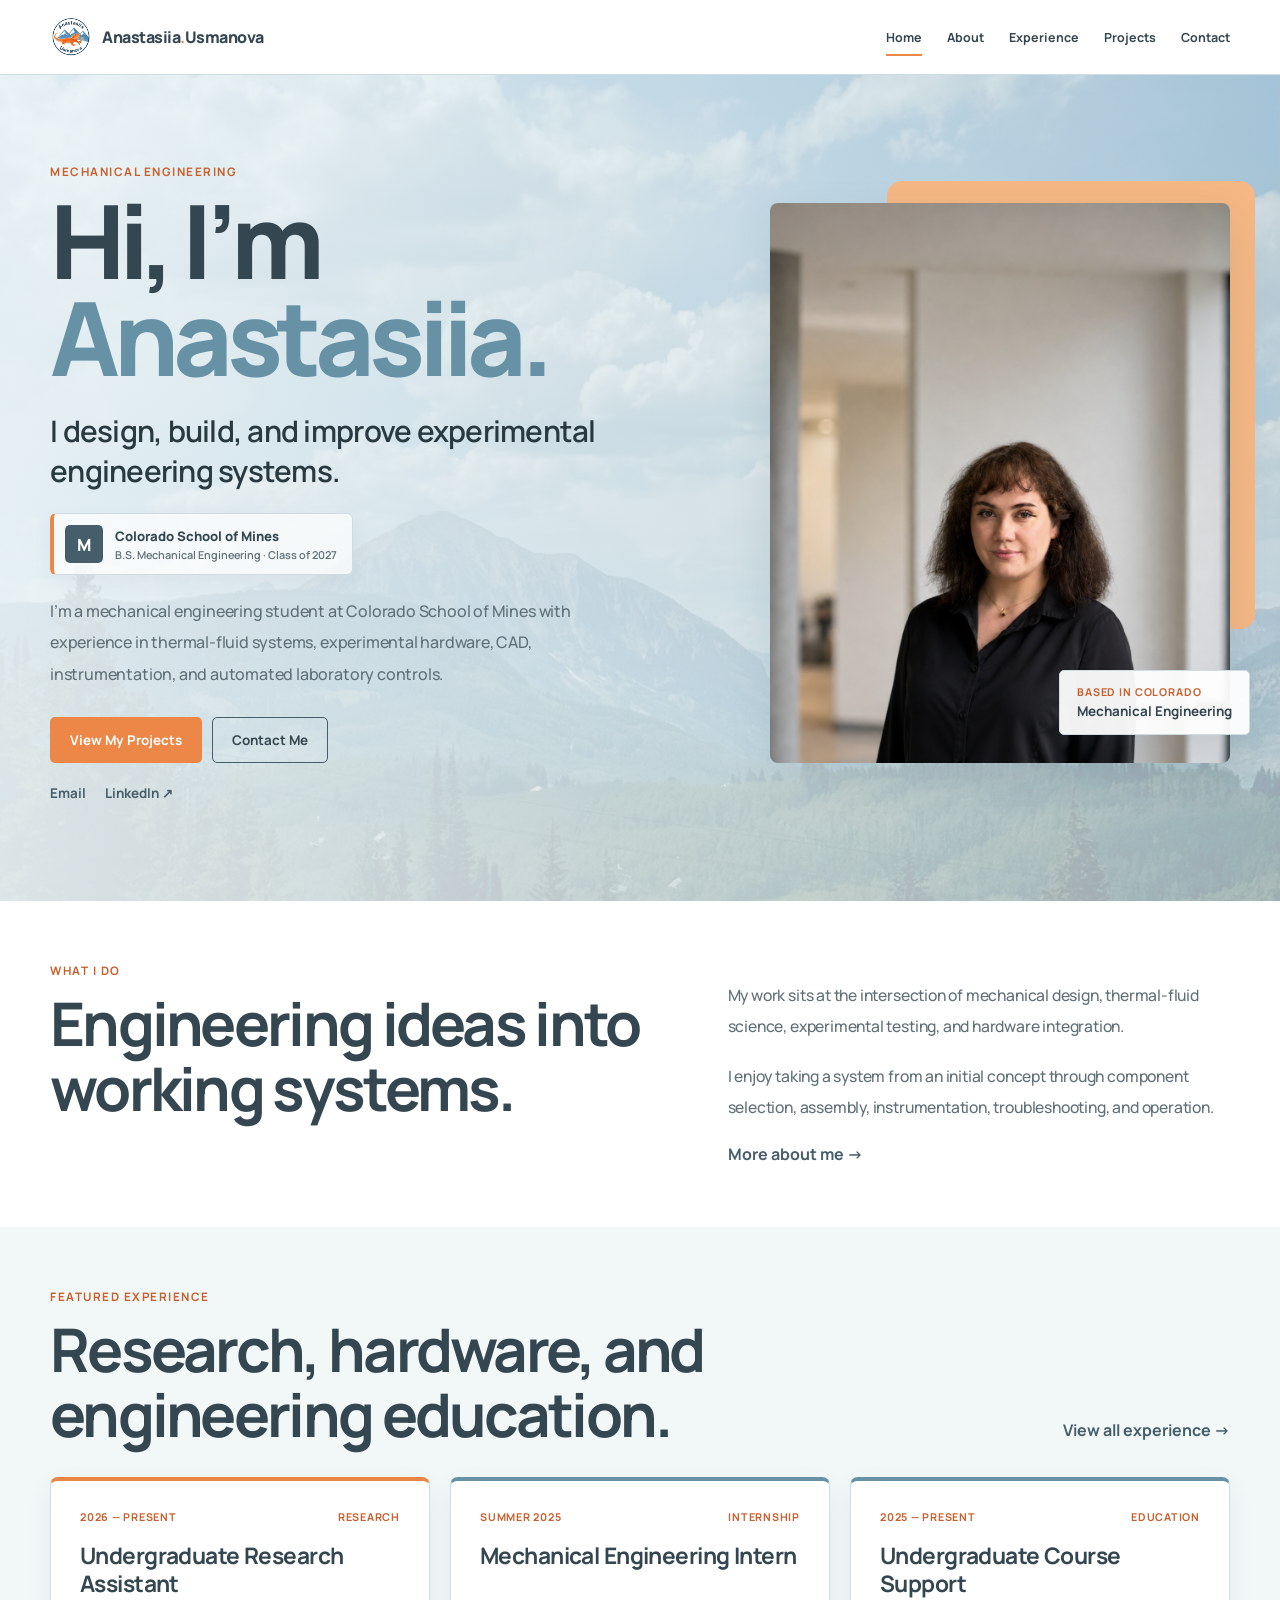
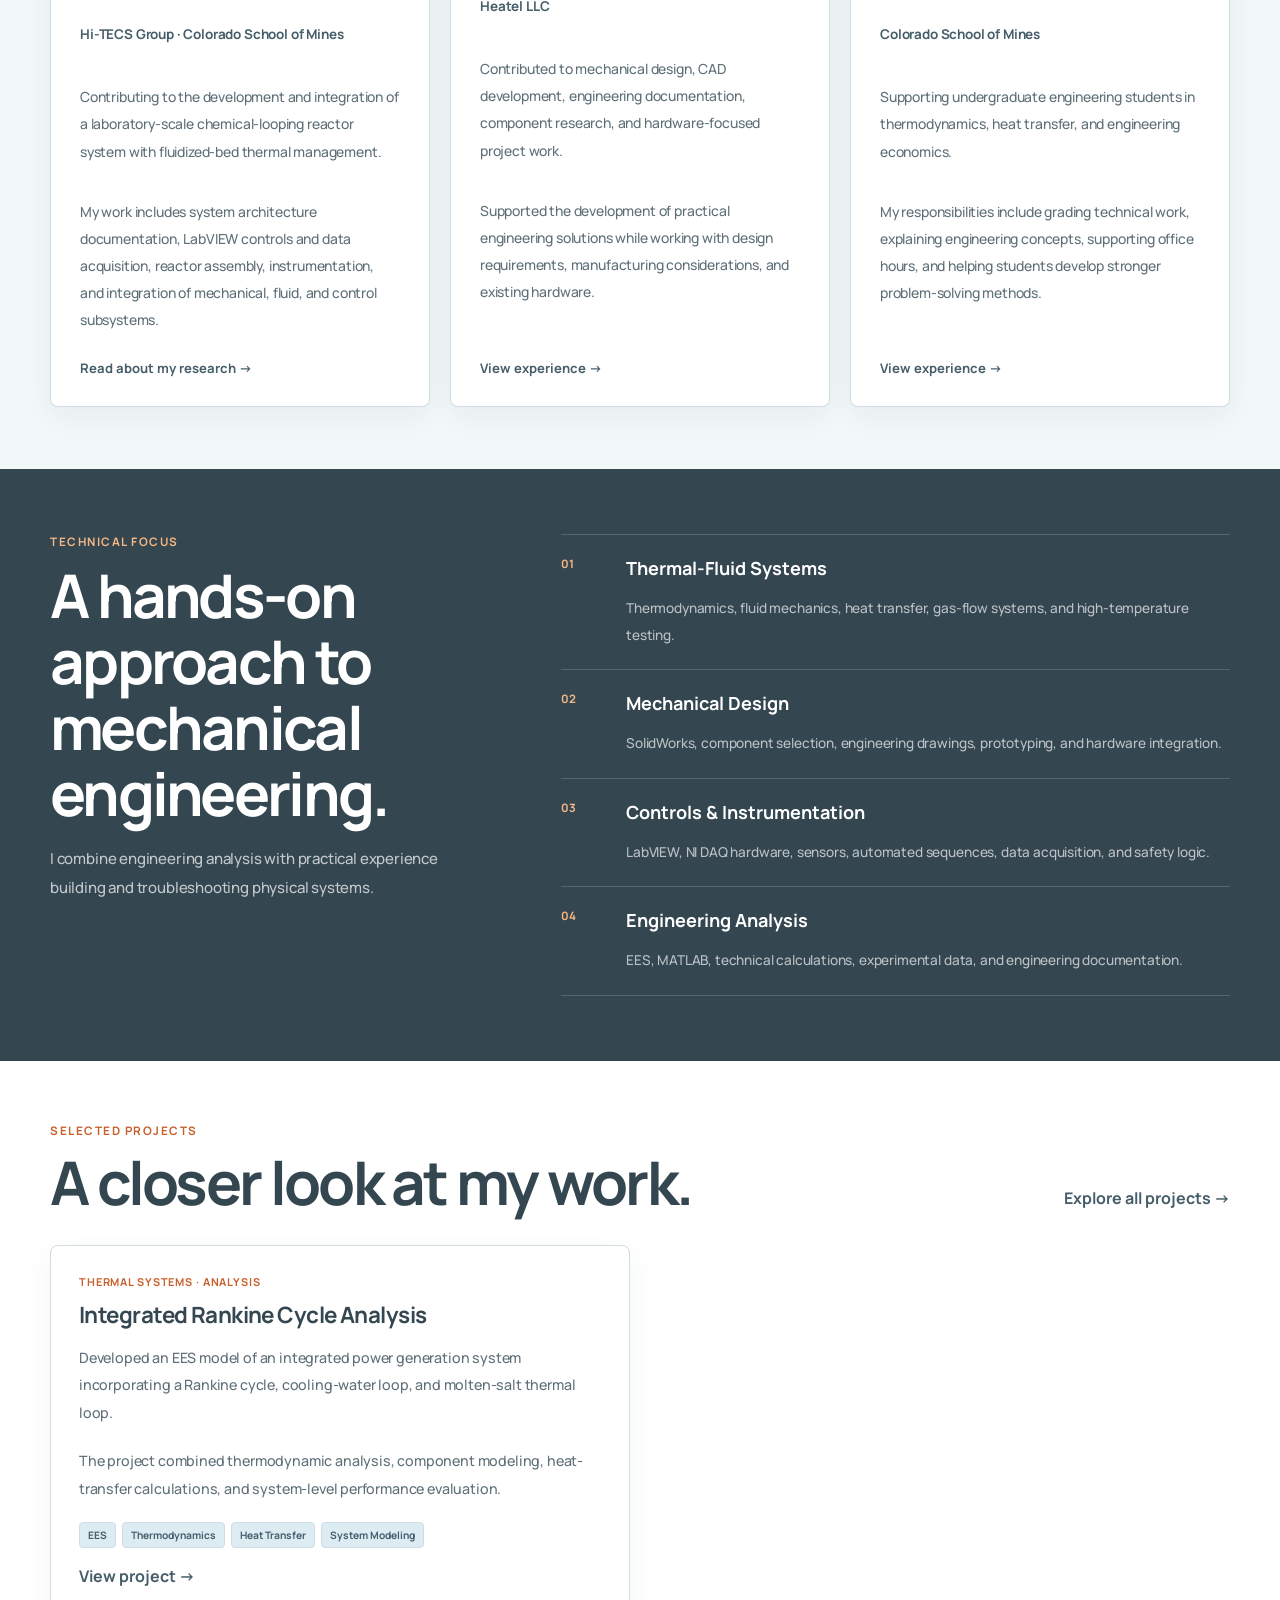
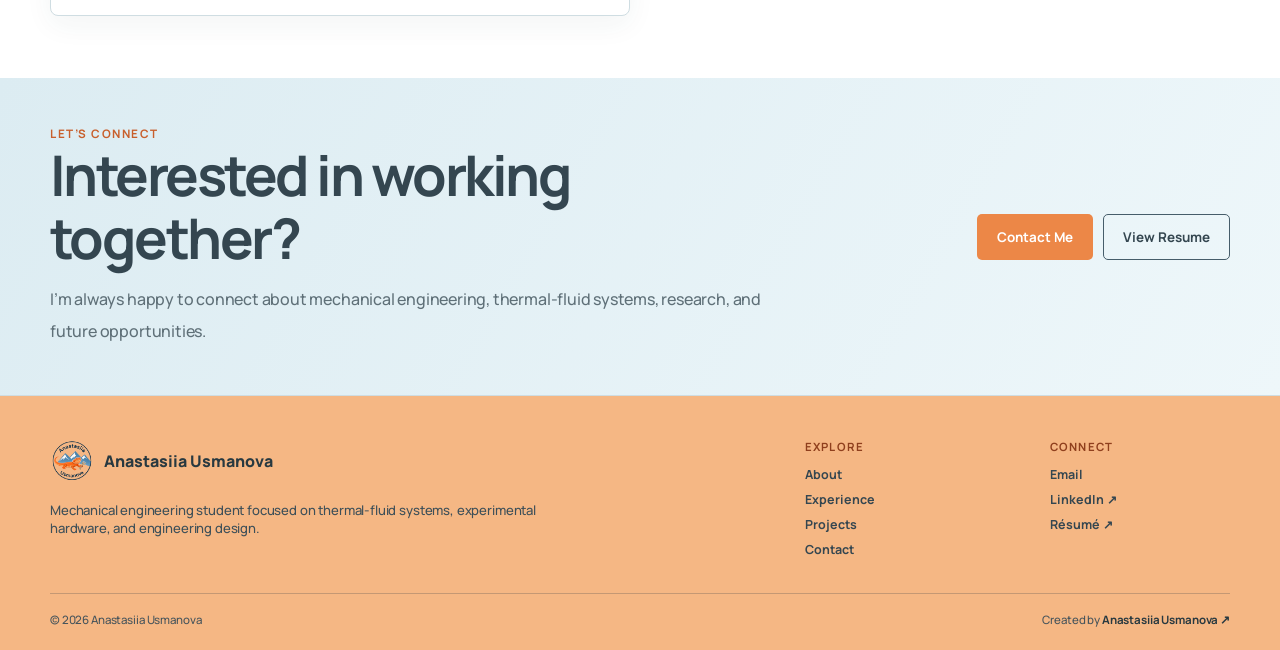
==== commit 7ed3a2fe: "Update index.html" ====
--- a/index.html
+++ b/index.html
@@ -167,7 +167,7 @@
 
                 <img
                     class="hero-image"
-                    src="anastasiia.png"
+                    src="image/anastasiia.png"
                     alt="Anastasiia Usmanova"
                 >
 
@@ -789,4 +789,4 @@
 
 </body>
 
-</html>+</html>
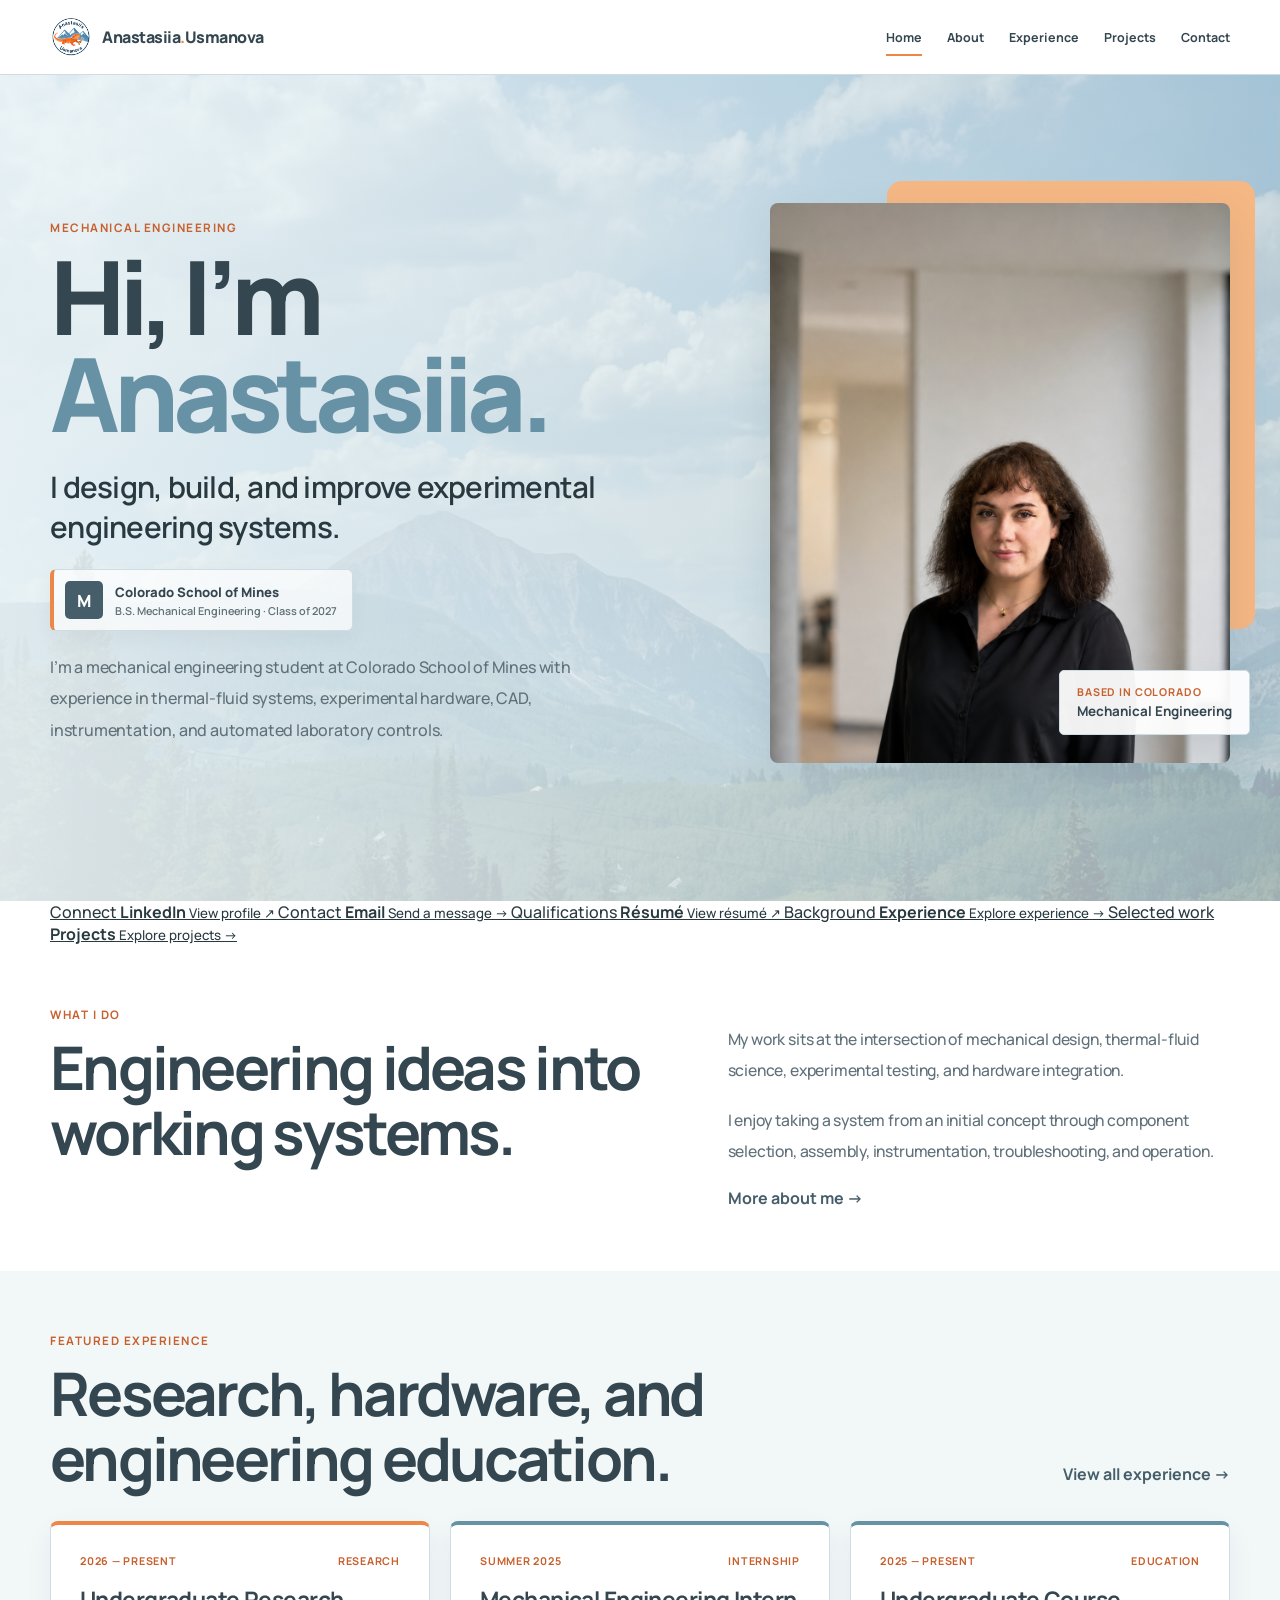
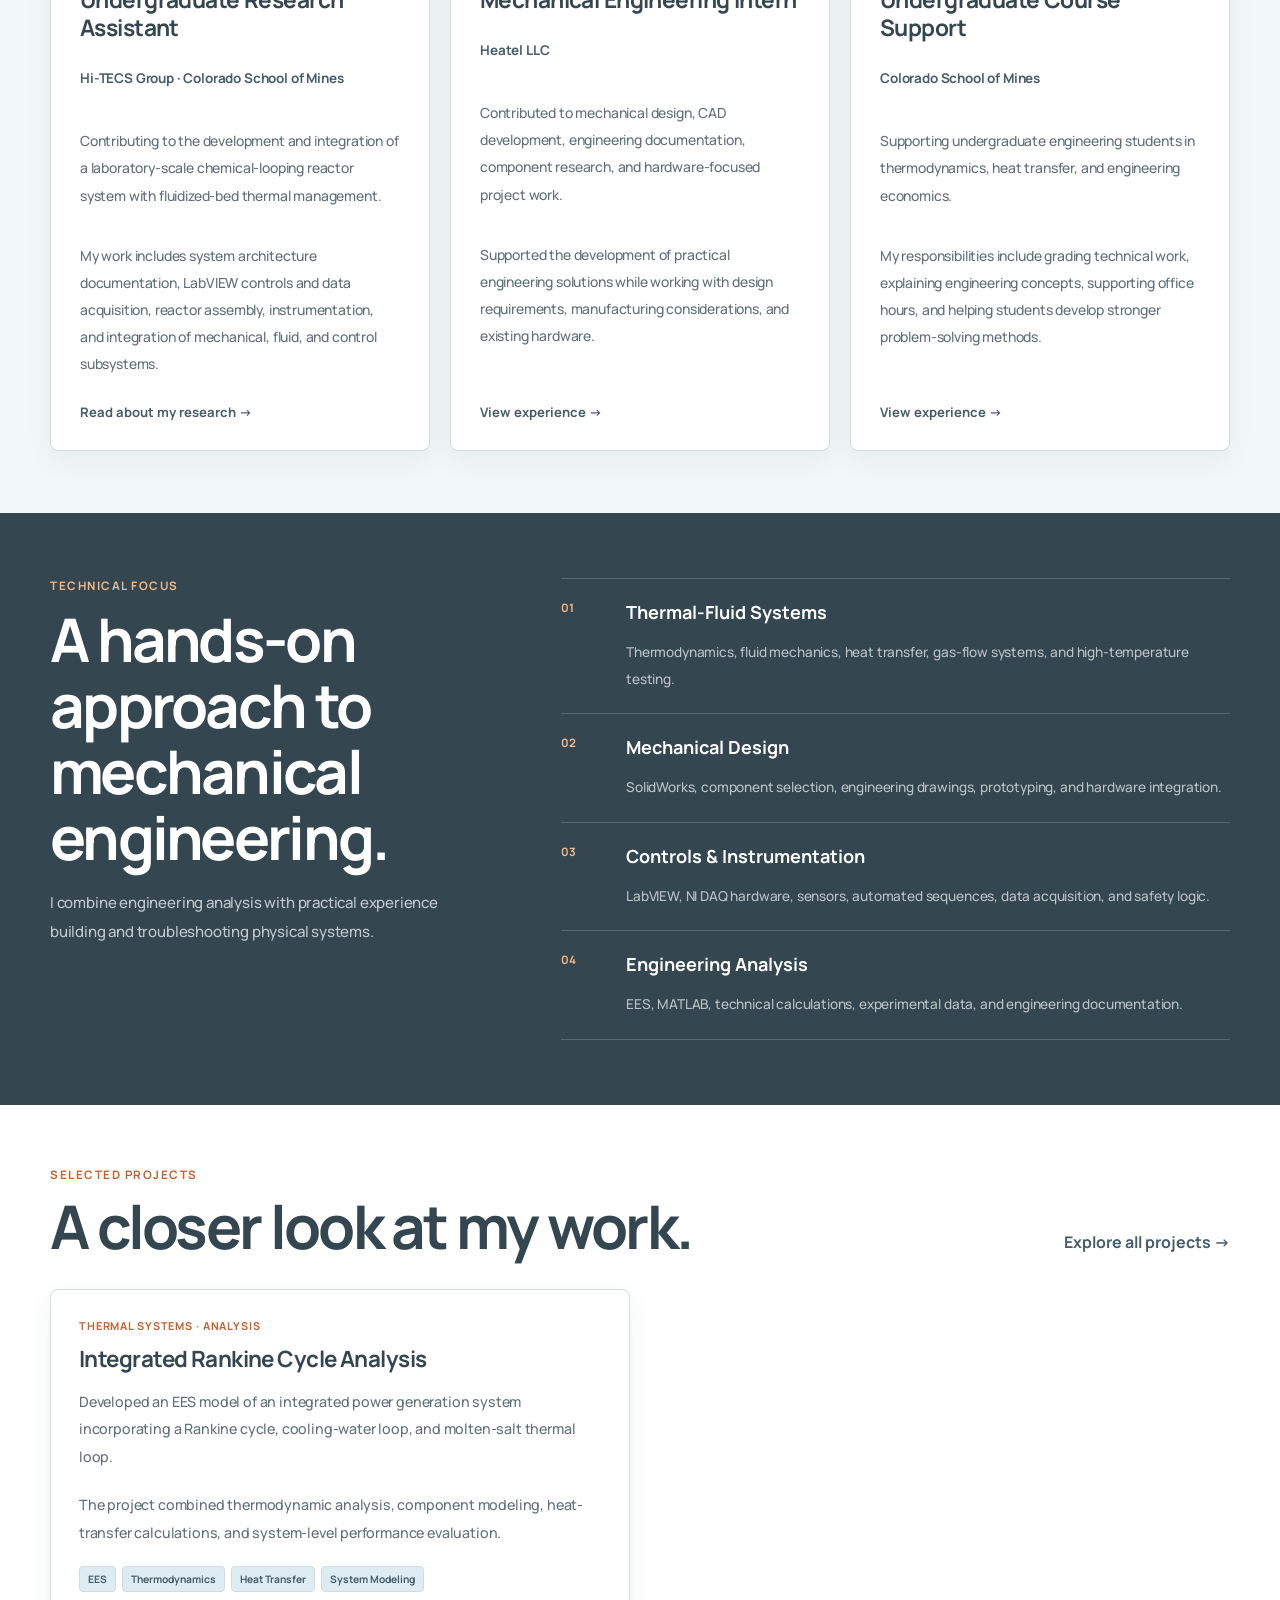
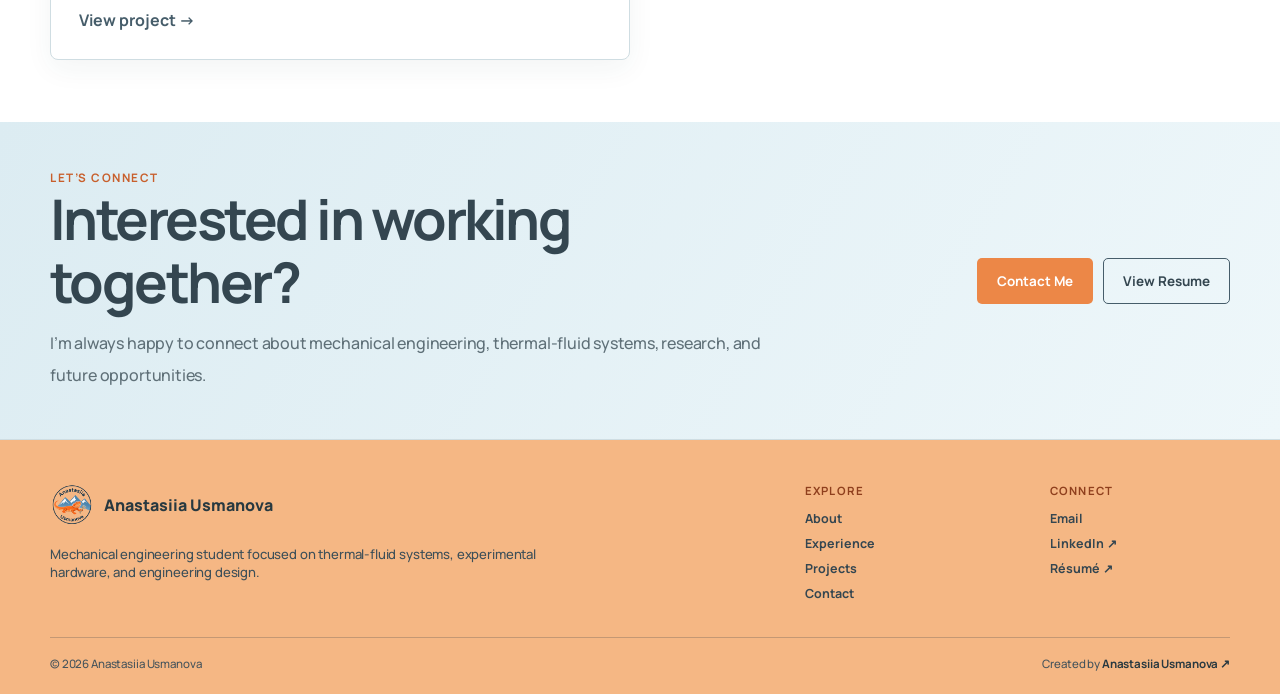
==== commit 2fcfb877: "Update index.html" ====
--- a/index.html
+++ b/index.html
@@ -22,6 +22,7 @@
     <title>Anastasiia Usmanova | Mechanical Engineer</title>
 
     <link rel="stylesheet" href="style.css">
+    <meta name="google-site-verification" content="Ik_ZVHIcUueJR-EZcJcTOi_WifxnwxcD2C3yY7FjMq4" />
 
 </head>
 
@@ -81,111 +82,153 @@
 
         <!-- Hero -->
 
-        <section class="hero">
-
-            <div class="hero-content">
-
-                <p class="section-label">
-                    Mechanical Engineering
-                </p>
-
-                <h1>
-                    Hi, I’m
-                    <span>Anastasiia.</span>
-                </h1>
-
-                <h2>
-                    I design, build, and improve experimental
-                    engineering systems.
-                </h2>
-<div class="hero-university">
-
-    <span class="hero-university-mark">
-        M
-    </span>
-
-    <div>
-
-        <span>
-            Colorado School of Mines
-        </span>
-
-        <strong>
-            B.S. Mechanical Engineering · Class of 2027
-        </strong>
-
-    </div>
-
-</div>
-                <p class="hero-description">
-                    I’m a mechanical engineering student at Colorado School
-                    of Mines with experience in thermal-fluid systems,
-                    experimental hardware, CAD, instrumentation, and
-                    automated laboratory controls.
-                </p>
-
-                <div class="hero-buttons">
+        <div class="hero-area">
+
+            <!-- Hero -->
+
+            <section class="hero">
+
+                <div class="hero-content">
+
+                    <p class="section-label">
+                        Mechanical Engineering
+                    </p>
+
+                    <h1>
+                        Hi, I’m
+                        <span>Anastasiia.</span>
+                    </h1>
+
+                    <h2>
+                        I design, build, and improve experimental
+                        engineering systems.
+                    </h2>
+
+
+                    <div class="hero-university">
+
+                        <span class="hero-university-mark">
+                            M
+                        </span>
+
+                        <div>
+
+                            <span>
+                                Colorado School of Mines
+                            </span>
+
+                            <strong>
+                                B.S. Mechanical Engineering · Class of 2027
+                            </strong>
+
+                        </div>
+
+                    </div>
+
+
+                    <p class="hero-description">
+                        I’m a mechanical engineering student at Colorado School
+                        of Mines with experience in thermal-fluid systems,
+                        experimental hardware, CAD, instrumentation, and
+                        automated laboratory controls.
+                    </p>
+
+                </div>
+
+
+                <div class="hero-image-wrapper">
+
+                    <div class="hero-image-decoration"></div>
+
+                    <img
+                        class="hero-image"
+                        src="image/anastasiia.png"
+                        alt="Anastasiia Usmanova"
+                    >
+
+                    <div class="hero-image-note">
+
+                        <span>
+                            Based in Colorado
+                        </span>
+
+                        <strong>
+                            Mechanical Engineering
+                        </strong>
+
+                    </div>
+
+                </div>
+
+            </section>
+
+
+            <!-- Primary links -->
+
+            <section class="primary-links-section">
+
+                <div class="section-container primary-links-grid">
 
                     <a
-                        class="button primary-button"
-                        href="projects/"
-                    >
-                        View My Projects
-                    </a>
-
-                    <a
-                        class="button secondary-button"
-                        href="contact/"
-                    >
-                        Contact Me
-                    </a>
-
-                </div>
-
-                <div class="hero-links">
-
-                    <a href="mailto:anastasiia.usmanova.eng@gmail.com">
-                        Email
-                    </a>
-
-                    <a
+                        class="primary-link-card"
                         href="https://www.linkedin.com/in/ausmanova/"
                         target="_blank"
                         rel="noopener noreferrer"
                     >
-                        LinkedIn ↗
-                    </a>
-
-                </div>
-
-            </div>
-
-
-            <div class="hero-image-wrapper">
-
-                <div class="hero-image-decoration"></div>
-
-                <img
-                    class="hero-image"
-                    src="image/anastasiia.png"
-                    alt="Anastasiia Usmanova"
-                >
-
-                <div class="hero-image-note">
-
-                    <span>
-                        Based in Colorado
-                    </span>
-
-                    <strong>
-                        Mechanical Engineering
-                    </strong>
-
-                </div>
-
-            </div>
-
-        </section>
+                        <span>Connect</span>
+                        <strong>LinkedIn</strong>
+                        <small>View profile ↗</small>
+                    </a>
+
+
+                    <a
+                        class="primary-link-card"
+                        href="mailto:anastasiia.usmanova.eng@gmail.com"
+                    >
+                        <span>Contact</span>
+                        <strong>Email</strong>
+                        <small>Send a message →</small>
+                    </a>
+
+
+                    <a
+                        class="primary-link-card highlighted-primary-link"
+                        href="https://drive.google.com/file/d/1IAk1YIRx1ODrd-aK2GtUqN830A_kuqkT/view"
+                        target="_blank"
+                        rel="noopener noreferrer"
+                    >
+                        <span>Qualifications</span>
+                        <strong>Résumé</strong>
+                        <small>View résumé ↗</small>
+                    </a>
+
+
+                    <a
+                        class="primary-link-card"
+                        href="experience/"
+                    >
+                        <span>Background</span>
+                        <strong>Experience</strong>
+                        <small>Explore experience →</small>
+                    </a>
+
+
+                    <a
+                        class="primary-link-card"
+                        href="projects/"
+                    >
+                        <span>Selected work</span>
+                        <strong>Projects</strong>
+                        <small>Explore projects →</small>
+                    </a>
+
+                </div>
+
+            </section>
+
+        </div>
+
+
 
 
         <!-- Introduction -->
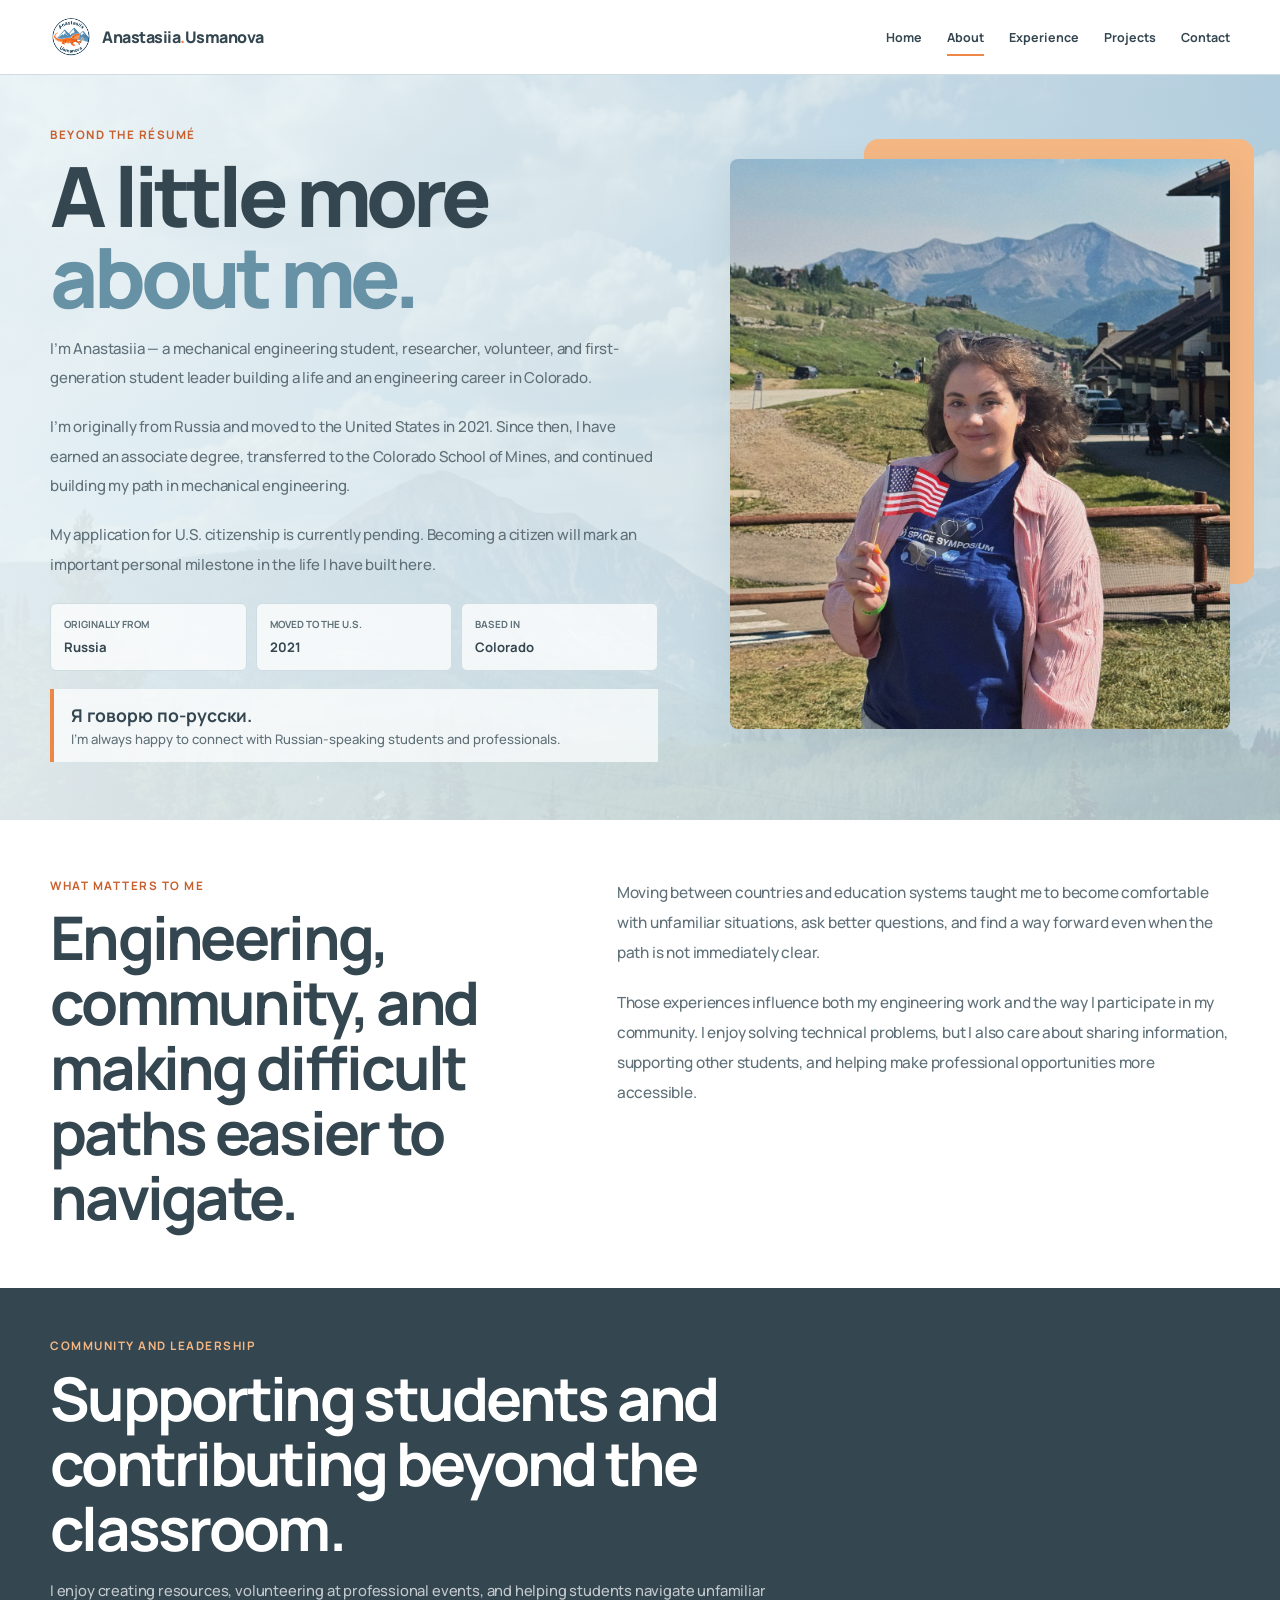
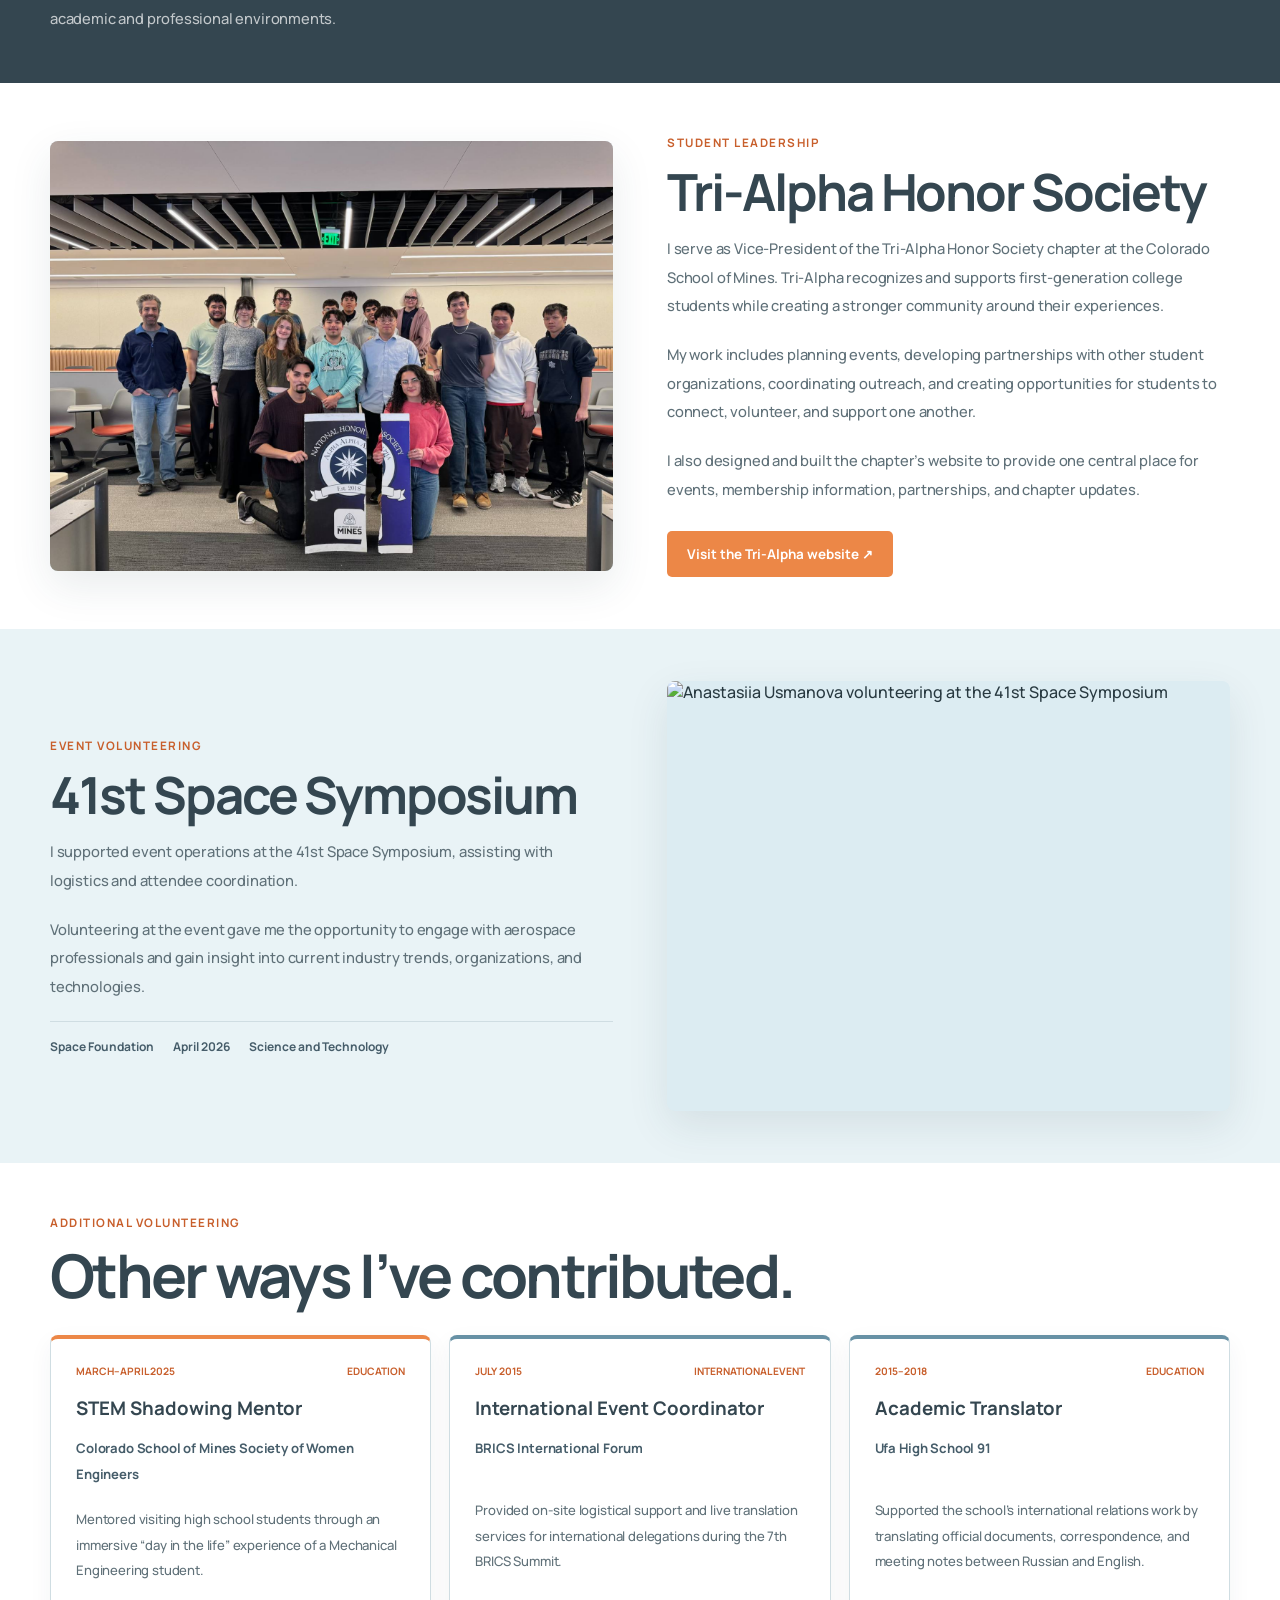
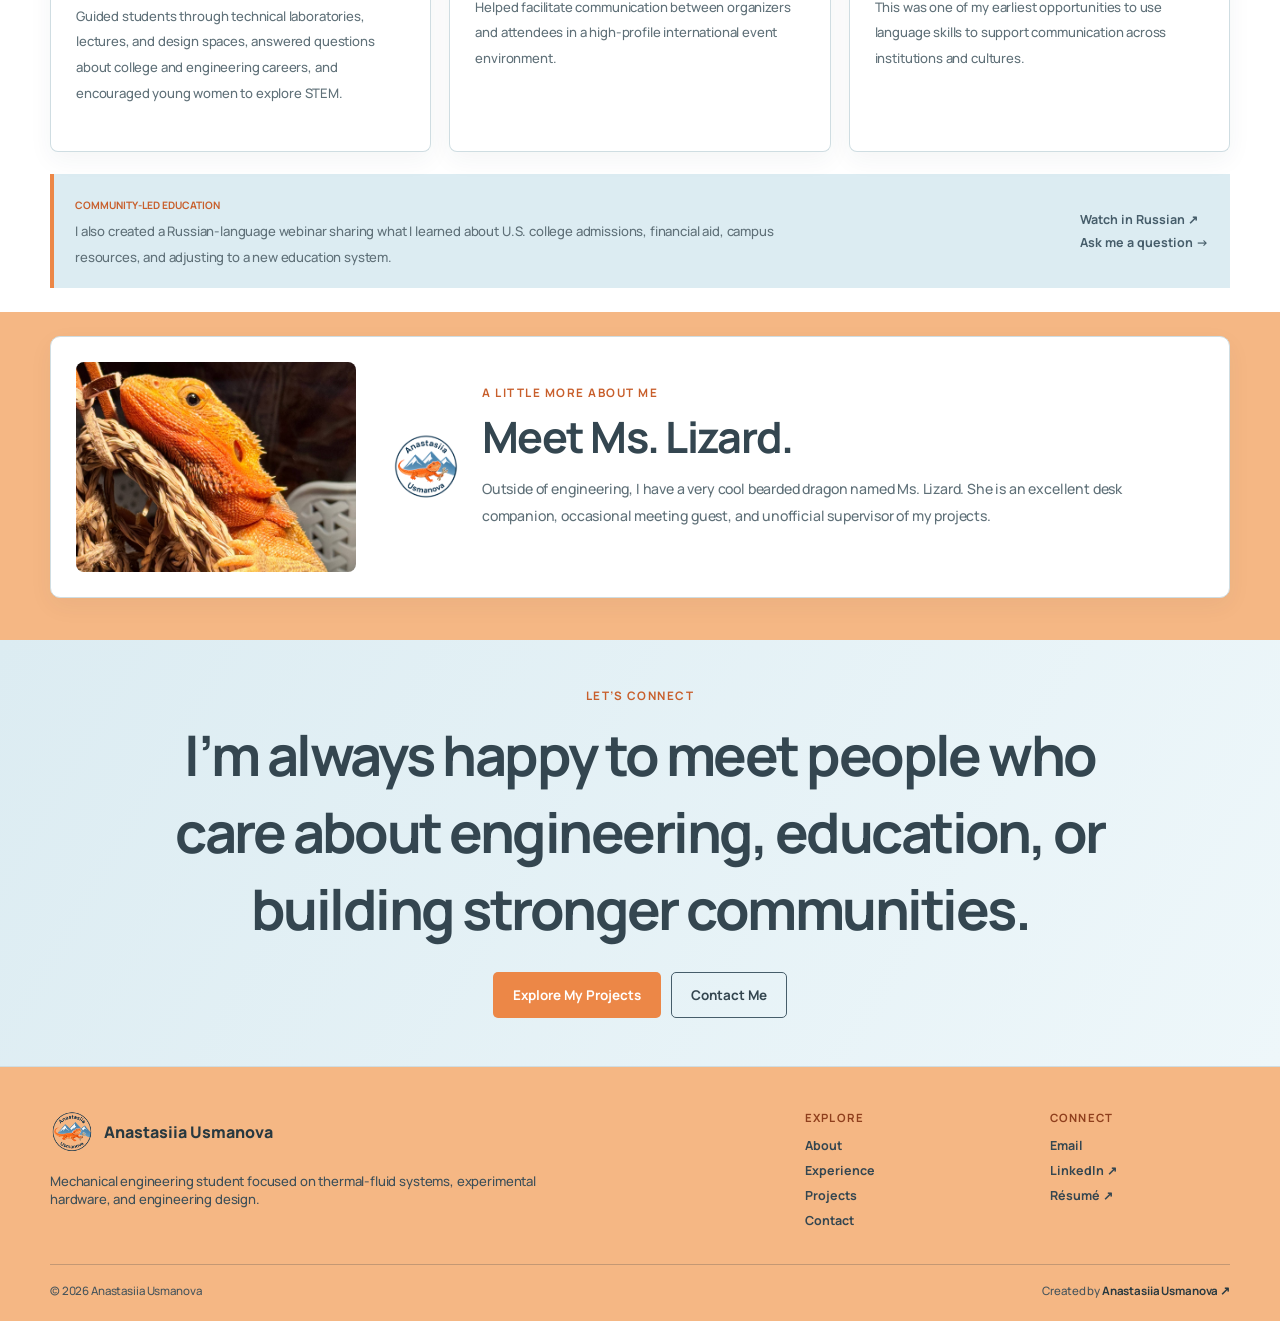
==== commit 3ad26f9f: "Update index.html" ====
--- a/index.html
+++ b/index.html
@@ -2,11 +2,12 @@
 <html lang="en">
 
 <head>
-<link
+    <link
     rel="icon"
     type="image/png"
-    href="image/logo.png"
+    href="../image/logo.png"
 >
+
     <meta charset="UTF-8">
 
     <meta
@@ -16,13 +17,12 @@
 
     <meta
         name="description"
-        content="Portfolio of Anastasiia Usmanova, a mechanical engineering student specializing in thermal-fluid systems, experimental hardware, and engineering design."
+        content="Learn more about Anastasiia Usmanova, a mechanical engineering student, researcher, volunteer, and first-generation student leader at Colorado School of Mines."
     >
 
-    <title>Anastasiia Usmanova | Mechanical Engineer</title>
-
-    <link rel="stylesheet" href="style.css">
-    <meta name="google-site-verification" content="Ik_ZVHIcUueJR-EZcJcTOi_WifxnwxcD2C3yY7FjMq4" />
+    <title>About Me | Anastasiia Usmanova</title>
+
+    <link rel="stylesheet" href="../style.css">
 
 </head>
 
@@ -35,7 +35,7 @@
 
         <nav class="navbar">
 
-                <a class="logo" href="./">
+                <a class="logo" href="../">
 
                     <img
                         class="site-logo-image"
@@ -51,23 +51,23 @@
 
             <div class="nav-links">
 
+                <a href="../">
+                    Home
+                </a>
+
                 <a class="active-nav-link" href="./">
-                    Home
-                </a>
-
-                <a href="about/index.html">
                     About
                 </a>
 
-                <a href="experience/index.html">
+                <a href="../experience/">
                     Experience
                 </a>
 
-                <a href="projects/">
+                <a href="../projects/">
                     Projects
                 </a>
 
-                <a href="contact/">
+                <a href="../contact/">
                     Contact
                 </a>
 
@@ -82,645 +82,586 @@
 
         <!-- Hero -->
 
-        <div class="hero-area">
-
-            <!-- Hero -->
-
-            <section class="hero">
-
-                <div class="hero-content">
+        <section class="about-hero">
+
+            <div class="section-container about-hero-grid">
+
+                <div class="about-hero-content">
 
                     <p class="section-label">
-                        Mechanical Engineering
+                        Beyond the résumé
                     </p>
 
                     <h1>
-                        Hi, I’m
-                        <span>Anastasiia.</span>
+                        A little more
+                        <span>about me.</span>
                     </h1>
 
+                    <p class="about-introduction">
+                        I’m Anastasiia — a mechanical engineering student,
+                        researcher, volunteer, and first-generation student
+                        leader building a life and an engineering career
+                        in Colorado.
+                    </p>
+
+                    <p>
+                        I’m originally from Russia and moved to the United
+                        States in 2021. Since then, I have earned an associate
+                        degree, transferred to the Colorado School of Mines,
+                        and continued building my path in mechanical
+                        engineering.
+                    </p>
+
+                    <p>
+                        My application for U.S. citizenship is currently
+                        pending. Becoming a citizen will mark an important
+                        personal milestone in the life I have built here.
+                    </p>
+
+                    <div class="about-facts">
+
+                        <div class="about-fact">
+
+                            <span>
+                                Originally from
+                            </span>
+
+                            <strong>
+                                Russia
+                            </strong>
+
+                        </div>
+
+                        <div class="about-fact">
+
+                            <span>
+                                Moved to the U.S.
+                            </span>
+
+                            <strong>
+                                2021
+                            </strong>
+
+                        </div>
+
+                        <div class="about-fact">
+
+                            <span>
+                                Based in
+                            </span>
+
+                            <strong>
+                                Colorado
+                            </strong>
+
+                        </div>
+
+                    </div>
+
+                    <div class="russian-message">
+
+                        <strong>
+                            Я говорю по-русски.
+                        </strong>
+
+                        <span>
+                            I’m always happy to connect with
+                            Russian-speaking students and professionals.
+                        </span>
+
+                    </div>
+
+                </div>
+
+
+                <div class="about-hero-image-wrapper">
+
+                    <div class="about-hero-decoration"></div>
+
+                    <img
+                        class="about-hero-image"
+                        src="../image/Anastasiia.jpg"
+                        alt="Anastasiia Usmanova in Colorado"
+                    >
+
+                </div>
+
+            </div>
+
+        </section>
+
+
+        <!-- Values -->
+
+        <section class="about-values">
+
+            <div class="section-container about-values-grid">
+
+                <div>
+
+                    <p class="section-label">
+                        What matters to me
+                    </p>
+
+                    <h2 class="section-title">
+                        Engineering, community, and making difficult
+                        paths easier to navigate.
+                    </h2>
+
+                </div>
+
+
+                <div class="about-values-text">
+
+                    <p>
+                        Moving between countries and education systems taught
+                        me to become comfortable with unfamiliar situations,
+                        ask better questions, and find a way forward even when
+                        the path is not immediately clear.
+                    </p>
+
+                    <p>
+                        Those experiences influence both my engineering work
+                        and the way I participate in my community. I enjoy
+                        solving technical problems, but I also care about
+                        sharing information, supporting other students, and
+                        helping make professional opportunities more
+                        accessible.
+                    </p>
+
+                </div>
+
+            </div>
+
+        </section>
+
+
+        <!-- Community introduction -->
+
+        <section class="about-community-heading">
+
+            <div class="section-container">
+
+                <p class="section-label">
+                    Community and leadership
+                </p>
+
+                <h2>
+                    Supporting students and contributing
+                    beyond the classroom.
+                </h2>
+
+                <p>
+                    I enjoy creating resources, volunteering at professional
+                    events, and helping students navigate unfamiliar
+                    academic and professional environments.
+                </p>
+
+            </div>
+
+        </section>
+
+
+        <!-- Tri-Alpha -->
+
+        <section class="about-section tri-alpha-section">
+
+            <div class="section-container about-section-grid">
+
+                <div class="about-photo">
+
+                    <img
+                        src="../image/trialpha.jpg"
+                        alt="Tri-Alpha Honor Society at Colorado School of Mines"
+                    >
+
+                </div>
+
+
+                <div class="about-section-content">
+
+                    <p class="section-label">
+                        Student leadership
+                    </p>
+
                     <h2>
-                        I design, build, and improve experimental
-                        engineering systems.
+                        Tri-Alpha Honor Society
                     </h2>
 
-
-                    <div class="hero-university">
-
-                        <span class="hero-university-mark">
-                            M
-                        </span>
-
-                        <div>
-
-                            <span>
-                                Colorado School of Mines
-                            </span>
-
-                            <strong>
-                                B.S. Mechanical Engineering · Class of 2027
-                            </strong>
-
-                        </div>
-
-                    </div>
-
-
-                    <p class="hero-description">
-                        I’m a mechanical engineering student at Colorado School
-                        of Mines with experience in thermal-fluid systems,
-                        experimental hardware, CAD, instrumentation, and
-                        automated laboratory controls.
-                    </p>
-
-                </div>
-
-
-                <div class="hero-image-wrapper">
-
-                    <div class="hero-image-decoration"></div>
-
-                    <img
-                        class="hero-image"
-                        src="image/anastasiia.png"
-                        alt="Anastasiia Usmanova"
-                    >
-
-                    <div class="hero-image-note">
-
-                        <span>
-                            Based in Colorado
-                        </span>
-
-                        <strong>
-                            Mechanical Engineering
-                        </strong>
-
-                    </div>
-
-                </div>
-
-            </section>
-
-
-            <!-- Primary links -->
-
-            <section class="primary-links-section">
-
-                <div class="section-container primary-links-grid">
+                    <p>
+                        I serve as Vice-President of the Tri-Alpha Honor
+                        Society chapter at the Colorado School of Mines.
+                        Tri-Alpha recognizes and supports first-generation
+                        college students while creating a stronger community
+                        around their experiences.
+                    </p>
+
+                    <p>
+                        My work includes planning events, developing
+                        partnerships with other student organizations,
+                        coordinating outreach, and creating opportunities
+                        for students to connect, volunteer, and support
+                        one another.
+                    </p>
+
+                    <p>
+                        I also designed and built the chapter’s website to
+                        provide one central place for events, membership
+                        information, partnerships, and chapter updates.
+                    </p>
 
                     <a
-                        class="primary-link-card"
-                        href="https://www.linkedin.com/in/ausmanova/"
+                        class="button primary-button"
+                        href="https://minestrialpha.org/"
                         target="_blank"
                         rel="noopener noreferrer"
                     >
-                        <span>Connect</span>
-                        <strong>LinkedIn</strong>
-                        <small>View profile ↗</small>
+                        Visit the Tri-Alpha website ↗
                     </a>
 
-
-                    <a
-                        class="primary-link-card"
-                        href="mailto:anastasiia.usmanova.eng@gmail.com"
+                </div>
+
+            </div>
+
+        </section>
+
+
+        <!-- Space Symposium -->
+
+        <section class="about-section alternate-section">
+
+            <div class="section-container about-section-grid">
+
+                <div class="about-section-content">
+
+                    <p class="section-label">
+                        Event volunteering
+                    </p>
+
+                    <h2>
+                        41st Space Symposium
+                    </h2>
+
+                    <p>
+                        I supported event operations at the 41st Space
+                        Symposium, assisting with logistics and attendee
+                        coordination.
+                    </p>
+
+                    <p>
+                        Volunteering at the event gave me the opportunity
+                        to engage with aerospace professionals and gain
+                        insight into current industry trends, organizations,
+                        and technologies.
+                    </p>
+
+                    <div class="experience-detail-row">
+
+                        <span>
+                            Space Foundation
+                        </span>
+
+                        <span>
+                            April 2026
+                        </span>
+
+                        <span>
+                            Science and Technology
+                        </span>
+
+                    </div>
+
+                </div>
+
+
+                <div class="about-photo space-photo">
+
+                    <img
+                        src="../image/spacesym.jpg"
+                        alt="Anastasiia Usmanova volunteering at the 41st Space Symposium"
                     >
-                        <span>Contact</span>
-                        <strong>Email</strong>
-                        <small>Send a message →</small>
-                    </a>
-
-
-                    <a
-                        class="primary-link-card highlighted-primary-link"
-                        href="https://drive.google.com/file/d/1IAk1YIRx1ODrd-aK2GtUqN830A_kuqkT/view"
-                        target="_blank"
-                        rel="noopener noreferrer"
-                    >
-                        <span>Qualifications</span>
-                        <strong>Résumé</strong>
-                        <small>View résumé ↗</small>
-                    </a>
-
-
-                    <a
-                        class="primary-link-card"
-                        href="experience/"
-                    >
-                        <span>Background</span>
-                        <strong>Experience</strong>
-                        <small>Explore experience →</small>
-                    </a>
-
-
-                    <a
-                        class="primary-link-card"
-                        href="projects/"
-                    >
-                        <span>Selected work</span>
-                        <strong>Projects</strong>
-                        <small>Explore projects →</small>
-                    </a>
-
-                </div>
-
-            </section>
-
-        </div>
-
-
-
-
-        <!-- Introduction -->
-
-        <section class="introduction-section">
-
-            <div class="section-container introduction-grid">
+
+                </div>
+
+            </div>
+
+        </section>
+
+
+        <!-- Additional volunteering -->
+
+        <section class="volunteer-section">
+
+            <div class="section-container">
+
+                <div class="volunteer-heading">
+
+                    <p class="section-label">
+                        Additional volunteering
+                    </p>
+
+                    <h2 class="section-title">
+                        Other ways I’ve contributed.
+                    </h2>
+
+                </div>
+
+
+                <div class="volunteer-grid">
+
+                    <!-- SWE -->
+
+                    <article class="volunteer-card">
+
+                        <div class="volunteer-card-meta">
+
+                            <span>
+                                March–April 2025
+                            </span>
+
+                            <span>
+                                Education
+                            </span>
+
+                        </div>
+
+                        <h3>
+                            STEM Shadowing Mentor
+                        </h3>
+
+                        <p class="volunteer-organization">
+                            Colorado School of Mines Society of Women
+                            Engineers
+                        </p>
+
+                        <p>
+                            Mentored visiting high school students through
+                            an immersive “day in the life” experience of a
+                            Mechanical Engineering student.
+                        </p>
+
+                        <p>
+                            Guided students through technical laboratories,
+                            lectures, and design spaces, answered questions
+                            about college and engineering careers, and
+                            encouraged young women to explore STEM.
+                        </p>
+
+                    </article>
+
+
+                    <!-- BRICS -->
+
+                    <article class="volunteer-card">
+
+                        <div class="volunteer-card-meta">
+
+                            <span>
+                                July 2015
+                            </span>
+
+                            <span>
+                                International event
+                            </span>
+
+                        </div>
+
+                        <h3>
+                            International Event Coordinator
+                        </h3>
+
+                        <p class="volunteer-organization">
+                            BRICS International Forum
+                        </p>
+
+                        <p>
+                            Provided on-site logistical support and live
+                            translation services for international
+                            delegations during the 7th BRICS Summit.
+                        </p>
+
+                        <p>
+                            Helped facilitate communication between
+                            organizers and attendees in a high-profile
+                            international event environment.
+                        </p>
+
+                    </article>
+
+
+                    <!-- Translation -->
+
+                    <article class="volunteer-card">
+
+                        <div class="volunteer-card-meta">
+
+                            <span>
+                                2015–2018
+                            </span>
+
+                            <span>
+                                Education
+                            </span>
+
+                        </div>
+
+                        <h3>
+                            Academic Translator
+                        </h3>
+
+                        <p class="volunteer-organization">
+                            Ufa High School 91
+                        </p>
+
+                        <p>
+                            Supported the school’s international relations
+                            work by translating official documents,
+                            correspondence, and meeting notes between
+                            Russian and English.
+                        </p>
+
+                        <p>
+                            This was one of my earliest opportunities to use
+                            language skills to support communication across
+                            institutions and cultures.
+                        </p>
+
+                    </article>
+
+                </div>
+
+
+                <!-- Webinar -->
+
+                <div class="webinar-strip">
+
+                    <div>
+
+                        <span class="webinar-strip-label">
+                            Community-led education
+                        </span>
+
+                        <p>
+                            I also created a Russian-language webinar sharing
+                            what I learned about U.S. college admissions,
+                            financial aid, campus resources, and adjusting
+                            to a new education system.
+                        </p>
+
+                    </div>
+
+
+                    <div class="webinar-strip-links">
+
+                        <a
+                            class="text-link"
+                            href="https://youtu.be/OLZ3vFtCB9Q"
+                            target="_blank"
+                            rel="noopener noreferrer"
+                        >
+                            Watch in Russian ↗
+                        </a>
+
+                        <a
+                            class="text-link"
+                            href="mailto:anastasiia.usmanova.eng@gmail.com?subject=Question%20about%20U.S.%20college%20applications"
+                        >
+                            Ask me a question →
+                        </a>
+
+                    </div>
+
+                </div>
+
+            </div>
+
+        </section>
+
+<!-- Ms. Lizard -->
+
+<section class="lizard-section">
+
+    <div class="section-container">
+
+        <article class="lizard-card">
+
+            <div class="lizard-image-wrapper">
+
+                <img
+                    class="lizard-image"
+                    src="../image/lizard.jpg"
+                    alt="Ms. Lizard, Anastasiia's bearded dragon"
+                >
+
+            </div>
+
+
+            <div class="lizard-content">
+
+                <img
+                    class="lizard-mini-logo"
+                    src="../image/logo.png"
+                    alt=""
+                >
 
                 <div>
 
                     <p class="section-label">
-                        What I do
-                    </p>
-
-                    <h2 class="section-title">
-                        Engineering ideas into working systems.
+                        A little more about me
+                    </p>
+
+                    <h2>
+                        Meet Ms. Lizard.
                     </h2>
 
-                </div>
-
-
-                <div class="introduction-text">
-
-                    <p>
-                        My work sits at the intersection of mechanical design,
-                        thermal-fluid science, experimental testing, and
-                        hardware integration.
-                    </p>
-
-                    <p>
-                        I enjoy taking a system from an initial concept through
-                        component selection, assembly, instrumentation,
-                        troubleshooting, and operation.
-                    </p>
-
-                    <a class="text-link" href="about/">
-                        More about me →
-                    </a>
-
-                </div>
-
-            </div>
-
-        </section>
-
-
-        <!-- Featured experience -->
-
-        <section class="experience-section">
-
-            <div class="section-container">
-
-                <div class="section-heading">
-
-                    <div>
-
-                        <p class="section-label">
-                            Featured experience
-                        </p>
-
-                        <h2 class="section-title">
-                            Research, hardware, and engineering education.
-                        </h2>
-
-                    </div>
-
-                    <a class="text-link" href="experience/">
-                        View all experience →
-                    </a>
-
-                </div>
-
-
-                <div class="experience-grid no-image-experience-grid">
-
-                    <!-- Research -->
-
-                    <article class="experience-card experience-card-text">
-
-                        <div class="experience-card-content">
-
-                            <div class="card-meta">
-
-                                <span>
-                                    2026 — Present
-                                </span>
-
-                                <span>
-                                    Research
-                                </span>
-
-                            </div>
-
-                            <h3>
-                                Undergraduate Research Assistant
-                            </h3>
-
-                            <p class="organization">
-                                Hi-TECS Group · Colorado School of Mines
-                            </p>
-
-                            <p>
-                                Contributing to the development and integration
-                                of a laboratory-scale chemical-looping reactor
-                                system with fluidized-bed thermal management.
-                            </p>
-
-                            <p>
-                                My work includes system architecture
-                                documentation, LabVIEW controls and data
-                                acquisition, reactor assembly, instrumentation,
-                                and integration of mechanical, fluid, and
-                                control subsystems.
-                            </p>
-
-                            <a class="card-link" href="experience/">
-                                Read about my research →
-                            </a>
-
-                        </div>
-
-                    </article>
-
-
-                    <!-- Heatel -->
-
-                    <article class="experience-card experience-card-text">
-
-                        <div class="experience-card-content">
-
-                            <div class="card-meta">
-
-                                <span>
-                                    Summer 2025
-                                </span>
-
-                                <span>
-                                    Internship
-                                </span>
-
-                            </div>
-
-                            <h3>
-                                Mechanical Engineering Intern
-                            </h3>
-
-                            <p class="organization">
-                                Heatel LLC
-                            </p>
-
-                            <p>
-                                Contributed to mechanical design, CAD
-                                development, engineering documentation,
-                                component research, and hardware-focused
-                                project work.
-                            </p>
-
-                            <p>
-                                Supported the development of practical
-                                engineering solutions while working with
-                                design requirements, manufacturing
-                                considerations, and existing hardware.
-                            </p>
-
-                            <a class="card-link" href="experience/">
-                                View experience →
-                            </a>
-
-                        </div>
-
-                    </article>
-
-
-                    <!-- Course support -->
-
-                    <article class="experience-card experience-card-text">
-
-                        <div class="experience-card-content">
-
-                            <div class="card-meta">
-
-                                <span>
-                                    2025 — Present
-                                </span>
-
-                                <span>
-                                    Education
-                                </span>
-
-                            </div>
-
-                            <h3>
-                                Undergraduate Course Support
-                            </h3>
-
-                            <p class="organization">
-                                Colorado School of Mines
-                            </p>
-
-                            <p>
-                                Supporting undergraduate engineering students
-                                in thermodynamics, heat transfer, and
-                                engineering economics.
-                            </p>
-
-                            <p>
-                                My responsibilities include grading technical
-                                work, explaining engineering concepts,
-                                supporting office hours, and helping students
-                                develop stronger problem-solving methods.
-                            </p>
-
-                            <a class="card-link" href="experience/">
-                                View experience →
-                            </a>
-
-                        </div>
-
-                    </article>
-
-                </div>
-
-            </div>
-
-        </section>
-
-
-        <!-- Skills -->
-
-        <section class="skills-section">
-
-            <div class="section-container skills-layout">
-
-                <div class="skills-introduction">
-
-                    <p class="section-label light-label">
-                        Technical focus
-                    </p>
-
-                    <h2>
-                        A hands-on approach to mechanical engineering.
-                    </h2>
-
-                    <p>
-                        I combine engineering analysis with practical
-                        experience building and troubleshooting physical
-                        systems.
-                    </p>
-
-                </div>
-
-
-                <div class="skills-grid">
-
-                    <div class="skill-item">
-
-                        <span>
-                            01
-                        </span>
-
-                        <div>
-
-                            <h3>
-                                <a href="projects/#thermal-fluid">
-                                    Thermal-Fluid Systems
-                                </a>
-                            </h3>
-
-                            <p>
-                                Thermodynamics, fluid mechanics, heat transfer,
-                                gas-flow systems, and high-temperature testing.
-                            </p>
-
-                        </div>
-
-                    </div>
-
-
-                    <div class="skill-item">
-
-                        <span>
-                            02
-                        </span>
-
-                        <div>
-
-                            <h3>
-                                <a href="projects/#design">
-                                    Mechanical Design
-                                </a>
-                            </h3>
-
-                            <p>
-                                SolidWorks, component selection, engineering
-                                drawings, prototyping, and hardware integration.
-                            </p>
-
-                        </div>
-
-                    </div>
-
-
-                    <div class="skill-item">
-
-                        <span>
-                            03
-                        </span>
-
-                        <div>
-
-                            <h3>
-                                <a href="projects/#automation">
-                                    Controls & Instrumentation
-                                </a>
-                            </h3>
-
-                            <p>
-                                LabVIEW, NI DAQ hardware, sensors, automated
-                                sequences, data acquisition, and safety logic.
-                            </p>
-
-                        </div>
-
-                    </div>
-
-
-                    <div class="skill-item">
-
-                        <span>
-                            04
-                        </span>
-
-                        <div>
-
-                            <h3>
-                                <a href="projects/#thermal-fluid">
-                                    Engineering Analysis
-                                </a>
-                            </h3>
-
-                            <p>
-                                EES, MATLAB, technical calculations,
-                                experimental data, and engineering
-                                documentation.
-                            </p>
-
-                        </div>
-
-                    </div>
-
-                </div>
-
-            </div>
-
-        </section>
-
-
-        <!-- Featured projects -->
-
-        <section class="projects-section">
-
-            <div class="section-container">
-
-                <div class="section-heading">
-
-                    <div>
-
-                        <p class="section-label">
-                            Selected projects
-                        </p>
-
-                        <h2 class="section-title">
-                            A closer look at my work.
-                        </h2>
-
-                    </div>
-
-                    <a class="text-link" href="projects/">
-                        Explore all projects →
-                    </a>
-
-                </div>
-
-
-                <div class="projects-grid">
-
-                    <!-- Rankine cycle -->
-
-                    <article class="project-card">
-
-                        <div class="project-content">
-
-                            <p class="project-category">
-                                Thermal Systems · Analysis
-                            </p>
-
-                            <h3>
-                                Integrated Rankine Cycle Analysis
-                            </h3>
-
-                            <p>
-                                Developed an EES model of an integrated power
-                                generation system incorporating a Rankine
-                                cycle, cooling-water loop, and molten-salt
-                                thermal loop.
-                            </p>
-
-                            <p>
-                                The project combined thermodynamic analysis,
-                                component modeling, heat-transfer
-                                calculations, and system-level performance
-                                evaluation.
-                            </p>
-
-                            <div class="project-tags">
-
-                                <span>
-                                    EES
-                                </span>
-
-                                <span>
-                                    Thermodynamics
-                                </span>
-
-                                <span>
-                                    Heat Transfer
-                                </span>
-
-                                <span>
-                                    System Modeling
-                                </span>
-
-                            </div>
-
-                            <a class="card-link" href="projects/">
-                                View project →
-                            </a>
-
-                        </div>
-
-                    </article>
-
-                </div>
-
-            </div>
-
-        </section>
-
-
-        <!-- Contact -->
-
-        <section class="contact-cta">
-
-            <div class="section-container contact-cta-content">
-
-                <div>
-
-                    <p class="section-label">
-                        Let’s connect
-                    </p>
-
-                    <h2>
-                        Interested in working together?
-                    </h2>
-
-                    <p>
-                        I’m always happy to connect about mechanical
-                        engineering, thermal-fluid systems, research,
-                        and future opportunities.
-                    </p>
-
-                </div>
-
-
-                <div class="contact-cta-buttons">
+                    <p>
+                        Outside of engineering, I have a very cool
+                        bearded dragon named Ms. Lizard. She is an
+                        excellent desk companion, occasional meeting
+                        guest, and unofficial supervisor of my projects.
+                    </p>
+
+                </div>
+
+            </div>
+
+        </article>
+
+    </div>
+
+</section>
+        <!-- Closing -->
+
+        <section class="about-closing">
+
+            <div class="section-container about-closing-content">
+
+                <p class="section-label">
+                    Let’s connect
+                </p>
+
+                <h2>
+                    I’m always happy to meet people who care about
+                    engineering, education, or building stronger
+                    communities.
+                </h2>
+
+                <div class="about-closing-buttons">
 
                     <a
                         class="button primary-button"
-                        href="contact/"
+                        href="../projects/"
+                    >
+                        Explore My Projects
+                    </a>
+
+                    <a
+                        class="button secondary-button"
+                        href="../contact/"
                     >
                         Contact Me
                     </a>
 
-                    <a
-                        class="button secondary-button"
-                        href="https://drive.google.com/file/d/1IAk1YIRx1ODrd-aK2GtUqN830A_kuqkT/view"
-                        target="_blank"
-                        rel="noopener noreferrer"
-                    >
-                        View Resume
-                    </a>
-
                 </div>
 
             </div>
@@ -738,8 +679,8 @@
 
             <div>
 
-                <a class="footer-logo" href="./">
-                    <img src="image/logo.png" alt="">
+                <a class="footer-logo" href="../">
+                    <img src="../image/logo.png" alt="">
                     <span>Anastasiia Usmanova</span>
                 </a>
 
@@ -757,19 +698,19 @@
                     Explore
                 </h3>
 
-                <a href="about/">
+                <a href="./">
                     About
                 </a>
 
-                <a href="experience/">
+                <a href="../experience/">
                     Experience
                 </a>
 
-                <a href="projects/">
+                <a href="../projects/">
                     Projects
                 </a>
 
-                <a href="contact/">
+                <a href="../contact/">
                     Contact
                 </a>
 
@@ -826,8 +767,6 @@
 
         </div>
 
-        </div>
-
     </footer>
 
 </body>
--- a/style.css
+++ b/style.css
@@ -3698,4 +3698,157 @@
         flex-basis: 50px;
     }
 
-}+}
+
+/* ==================================================
+   HOME — HERO AND PRIMARY LINKS
+================================================== */
+
+.hero-area {
+    background:
+        linear-gradient(
+            90deg,
+            rgba(238, 247, 250, 0.92),
+            rgba(220, 236, 242, 0.7)
+        ),
+        url("image/mountain.JPG") center / cover no-repeat;
+}
+
+
+.hero {
+    min-height: 0;
+    padding-bottom: 28px;
+    background: transparent;
+}
+
+
+/* ==================================================
+   HOME — PRIMARY LINKS
+================================================== */
+
+.primary-links-section {
+    padding: 0 0 40px;
+    border: 0;
+    background: transparent;
+}
+
+
+.primary-links-grid {
+    display: grid;
+    grid-template-columns: repeat(5, minmax(0, 1fr));
+    gap: 11px;
+}
+
+
+.primary-link-card {
+    display: flex;
+    flex-direction: column;
+    min-width: 0;
+    min-height: 138px;
+    padding: 18px;
+    color: var(--heading);
+    border: 1px solid var(--border);
+    border-radius: 7px;
+    background: rgba(238, 247, 250, 0.9);
+    text-decoration: none;
+    transition:
+        transform 0.22s ease,
+        box-shadow 0.22s ease,
+        border-color 0.22s ease,
+        background 0.22s ease;
+}
+
+
+.primary-link-card:hover {
+    border-color: var(--blue);
+    background: var(--white);
+    box-shadow: 0 13px 28px rgba(40, 65, 76, 0.11);
+    transform: translateY(-4px);
+}
+
+
+.primary-link-card > span {
+    color: var(--accent-dark);
+    font-size: 0.65rem;
+    font-weight: 700;
+    letter-spacing: 0.1em;
+    text-transform: uppercase;
+}
+
+
+.primary-link-card strong {
+    margin-top: 9px;
+    font-size: 1.25rem;
+}
+
+
+.primary-link-card small {
+    margin-top: auto;
+    color: var(--blue-dark);
+    font-size: 0.7rem;
+    font-weight: 700;
+}
+
+
+.highlighted-primary-link {
+    color: var(--white);
+    border-color: var(--blue-dark);
+    background: var(--blue-dark);
+}
+
+
+.highlighted-primary-link > span {
+    color: var(--accent-light);
+}
+
+
+.highlighted-primary-link small {
+    color: rgba(255, 255, 255, 0.76);
+}
+
+
+.highlighted-primary-link:hover {
+    color: var(--heading);
+}
+
+
+.highlighted-primary-link:hover small {
+    color: var(--blue-dark);
+}
+
+
+@media (max-width: 1000px) {
+
+    .primary-links-grid {
+        grid-template-columns: repeat(3, minmax(0, 1fr));
+    }
+
+}
+
+
+@media (max-width: 750px) {
+
+    .hero {
+        padding-bottom: 25px;
+    }
+
+
+    .primary-links-section {
+        padding-bottom: 32px;
+    }
+
+}
+
+
+@media (max-width: 600px) {
+
+    .primary-links-grid {
+        grid-template-columns: 1fr;
+    }
+
+
+    .primary-link-card {
+        min-height: 112px;
+    }
+
+}
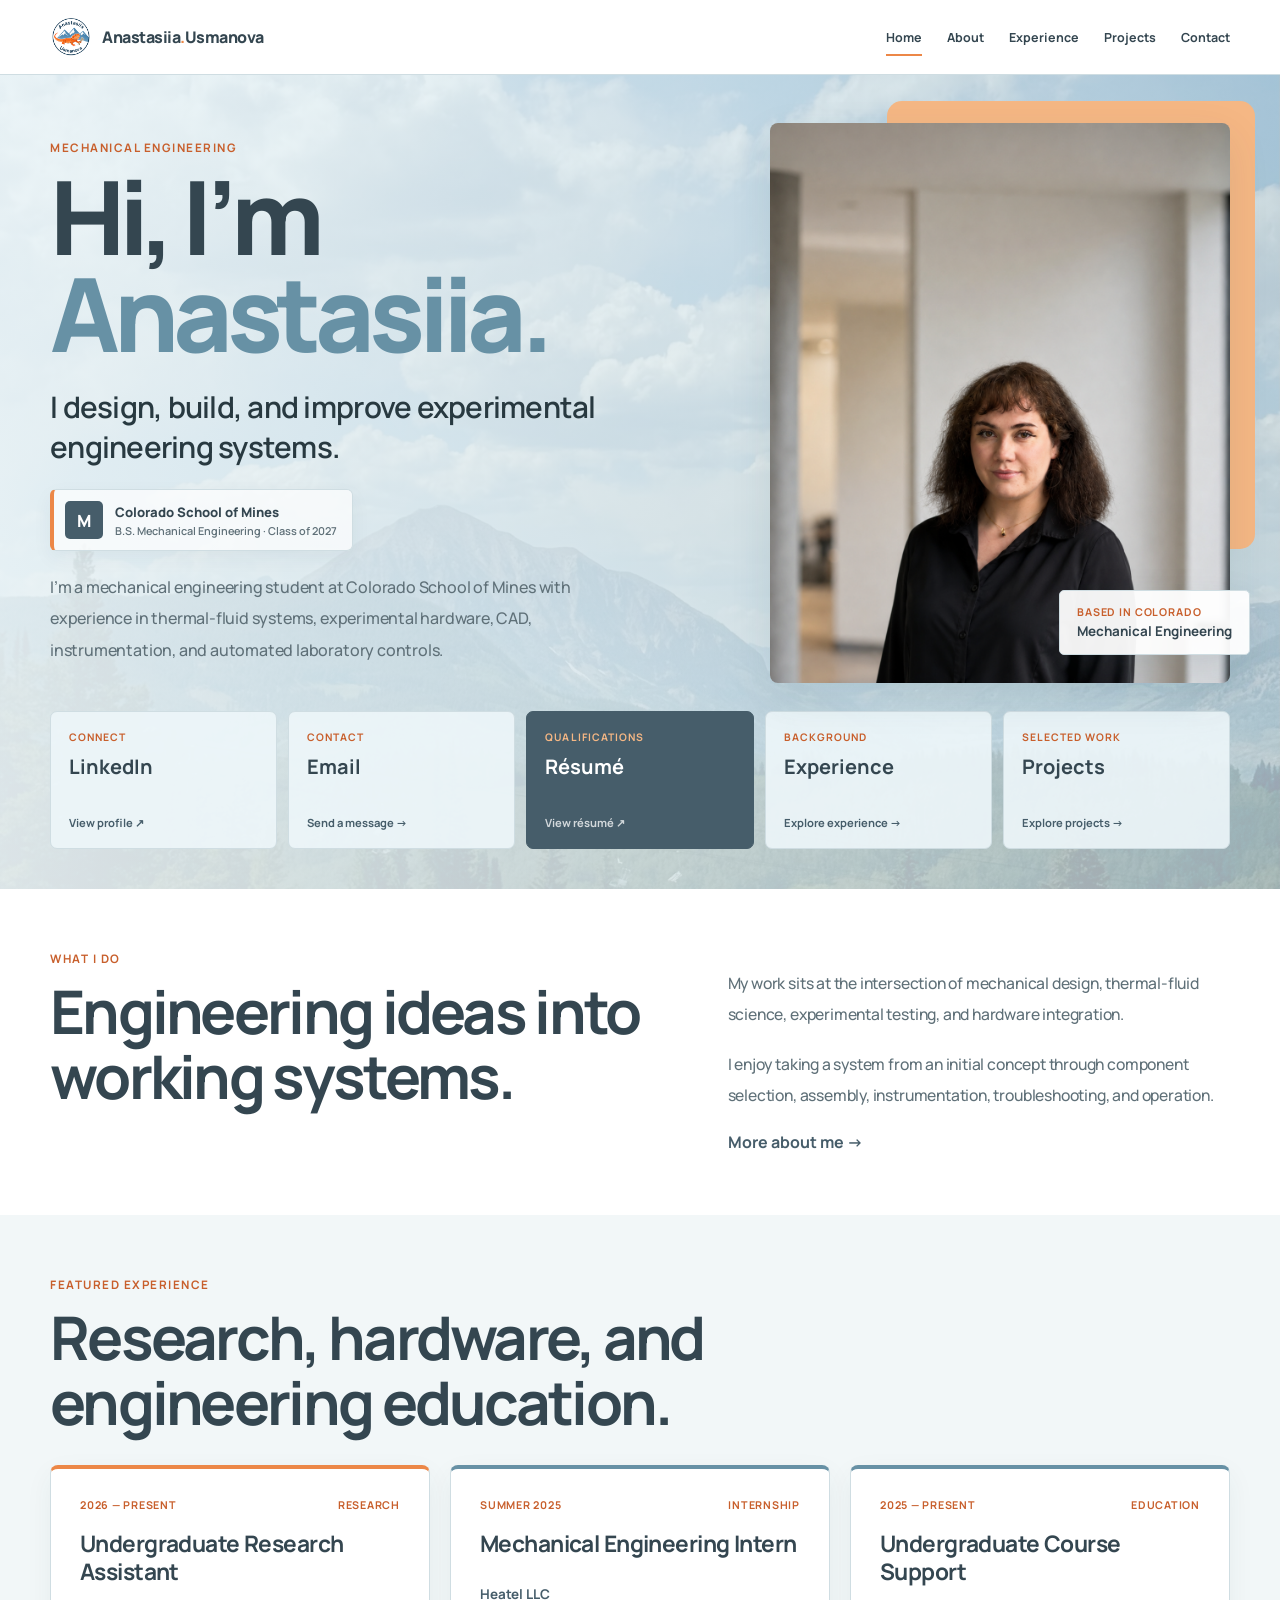
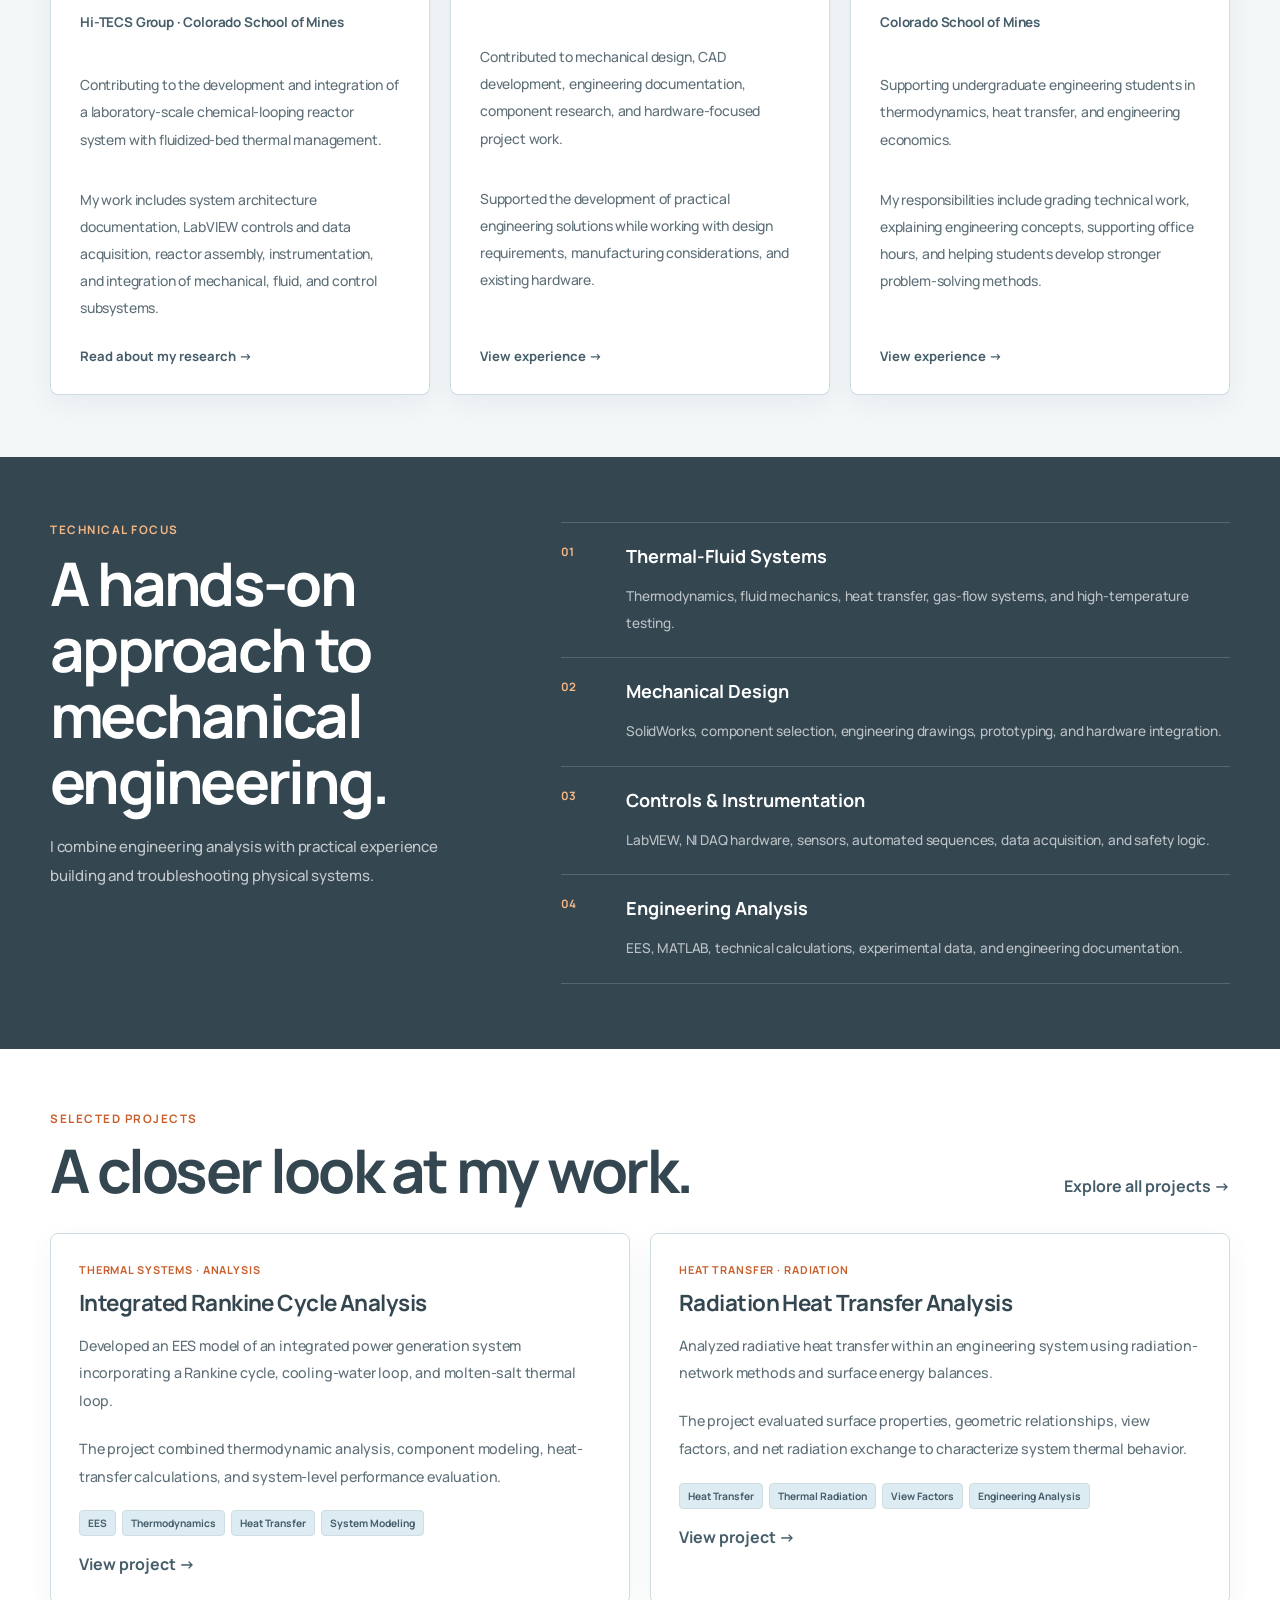
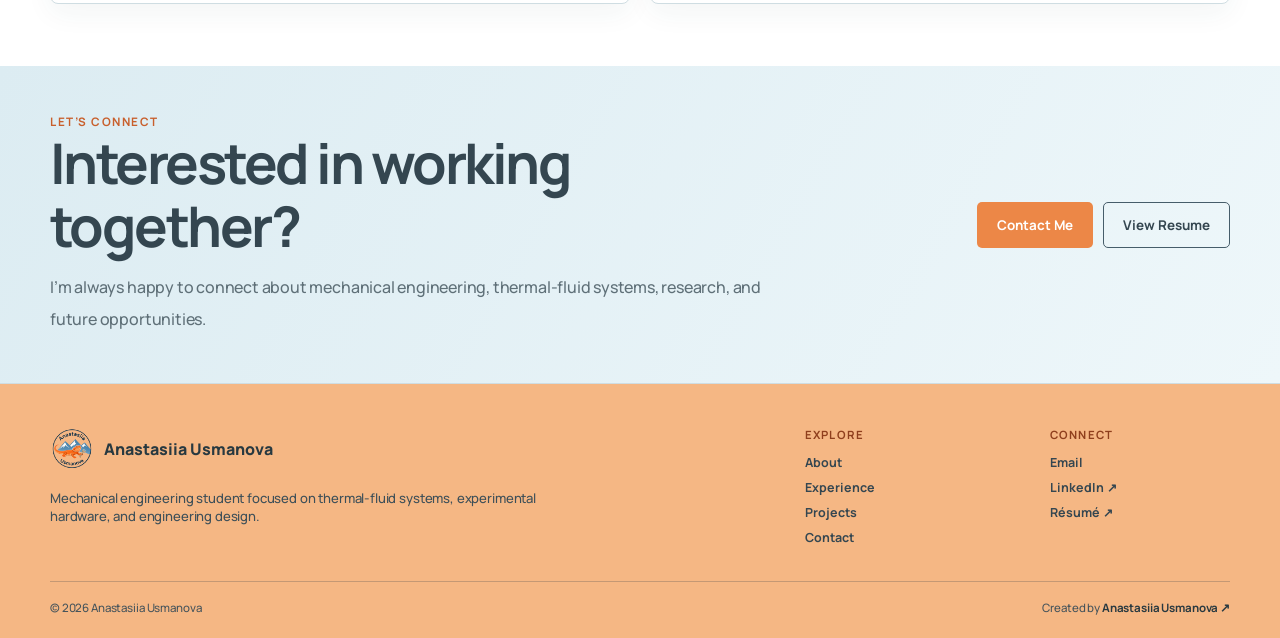
==== commit 035ca148: "Update index.html" ====
--- a/index.html
+++ b/index.html
@@ -2,12 +2,11 @@
 <html lang="en">
 
 <head>
-    <link
+<link
     rel="icon"
     type="image/png"
-    href="../image/logo.png"
+    href="image/logo.png"
 >
-
     <meta charset="UTF-8">
 
     <meta
@@ -17,12 +16,13 @@
 
     <meta
         name="description"
-        content="Learn more about Anastasiia Usmanova, a mechanical engineering student, researcher, volunteer, and first-generation student leader at Colorado School of Mines."
+        content="Portfolio of Anastasiia Usmanova, a mechanical engineering student specializing in thermal-fluid systems, experimental hardware, and engineering design."
     >
 
-    <title>About Me | Anastasiia Usmanova</title>
-
-    <link rel="stylesheet" href="../style.css">
+    <title>Anastasiia Usmanova | Mechanical Engineer</title>
+
+    <link rel="stylesheet" href="style.css">
+    <meta name="google-site-verification" content="Ik_ZVHIcUueJR-EZcJcTOi_WifxnwxcD2C3yY7FjMq4" />
 
 </head>
 
@@ -35,7 +35,7 @@
 
         <nav class="navbar">
 
-                <a class="logo" href="../">
+                <a class="logo" href="./">
 
                     <img
                         class="site-logo-image"
@@ -51,23 +51,23 @@
 
             <div class="nav-links">
 
-                <a href="../">
+                <a class="active-nav-link" href="./">
                     Home
                 </a>
 
-                <a class="active-nav-link" href="./">
+                <a href="about/index.html">
                     About
                 </a>
 
-                <a href="../experience/">
+                <a href="experience/index.html">
                     Experience
                 </a>
 
-                <a href="../projects/">
+                <a href="projects/">
                     Projects
                 </a>
 
-                <a href="../contact/">
+                <a href="contact/">
                     Contact
                 </a>
 
@@ -82,243 +82,192 @@
 
         <!-- Hero -->
 
-        <section class="about-hero">
-
-            <div class="section-container about-hero-grid">
-
-                <div class="about-hero-content">
+        <div class="hero-area">
+
+            <!-- Hero -->
+
+            <section class="hero">
+
+                <div class="hero-content">
 
                     <p class="section-label">
-                        Beyond the résumé
+                        Mechanical Engineering
                     </p>
 
                     <h1>
-                        A little more
-                        <span>about me.</span>
+                        Hi, I’m
+                        <span>Anastasiia.</span>
                     </h1>
 
-                    <p class="about-introduction">
-                        I’m Anastasiia — a mechanical engineering student,
-                        researcher, volunteer, and first-generation student
-                        leader building a life and an engineering career
-                        in Colorado.
+                    <h2>
+                        I design, build, and improve experimental
+                        engineering systems.
+                    </h2>
+
+
+                    <div class="hero-university">
+
+                        <span class="hero-university-mark">
+                            M
+                        </span>
+
+                        <div>
+
+                            <span>
+                                Colorado School of Mines
+                            </span>
+
+                            <strong>
+                                B.S. Mechanical Engineering · Class of 2027
+                            </strong>
+
+                        </div>
+
+                    </div>
+
+
+                    <p class="hero-description">
+                        I’m a mechanical engineering student at Colorado School
+                        of Mines with experience in thermal-fluid systems,
+                        experimental hardware, CAD, instrumentation, and
+                        automated laboratory controls.
                     </p>
 
-                    <p>
-                        I’m originally from Russia and moved to the United
-                        States in 2021. Since then, I have earned an associate
-                        degree, transferred to the Colorado School of Mines,
-                        and continued building my path in mechanical
-                        engineering.
-                    </p>
-
-                    <p>
-                        My application for U.S. citizenship is currently
-                        pending. Becoming a citizen will mark an important
-                        personal milestone in the life I have built here.
-                    </p>
-
-                    <div class="about-facts">
-
-                        <div class="about-fact">
-
-                            <span>
-                                Originally from
-                            </span>
-
-                            <strong>
-                                Russia
-                            </strong>
-
-                        </div>
-
-                        <div class="about-fact">
-
-                            <span>
-                                Moved to the U.S.
-                            </span>
-
-                            <strong>
-                                2021
-                            </strong>
-
-                        </div>
-
-                        <div class="about-fact">
-
-                            <span>
-                                Based in
-                            </span>
-
-                            <strong>
-                                Colorado
-                            </strong>
-
-                        </div>
+                </div>
+
+
+                <div class="hero-image-wrapper">
+
+                    <div class="hero-image-decoration"></div>
+
+                    <img
+                        class="hero-image"
+                        src="image/anastasiia.png"
+                        alt="Anastasiia Usmanova"
+                    >
+
+                    <div class="hero-image-note">
+
+                        <span>
+                            Based in Colorado
+                        </span>
+
+                        <strong>
+                            Mechanical Engineering
+                        </strong>
 
                     </div>
 
-                    <div class="russian-message">
-
-                        <strong>
-                            Я говорю по-русски.
-                        </strong>
-
-                        <span>
-                            I’m always happy to connect with
-                            Russian-speaking students and professionals.
-                        </span>
-
-                    </div>
-
-                </div>
-
-
-                <div class="about-hero-image-wrapper">
-
-                    <div class="about-hero-decoration"></div>
-
-                    <img
-                        class="about-hero-image"
-                        src="../image/Anastasiia.jpg"
-                        alt="Anastasiia Usmanova in Colorado"
-                    >
-
-                </div>
-
-            </div>
-
-        </section>
-
-
-        <!-- Values -->
-
-        <section class="about-values">
-
-            <div class="section-container about-values-grid">
-
-                <div>
-
-                    <p class="section-label">
-                        What matters to me
-                    </p>
-
-                    <h2 class="section-title">
-                        Engineering, community, and making difficult
-                        paths easier to navigate.
-                    </h2>
-
-                </div>
-
-
-                <div class="about-values-text">
-
-                    <p>
-                        Moving between countries and education systems taught
-                        me to become comfortable with unfamiliar situations,
-                        ask better questions, and find a way forward even when
-                        the path is not immediately clear.
-                    </p>
-
-                    <p>
-                        Those experiences influence both my engineering work
-                        and the way I participate in my community. I enjoy
-                        solving technical problems, but I also care about
-                        sharing information, supporting other students, and
-                        helping make professional opportunities more
-                        accessible.
-                    </p>
-
-                </div>
-
-            </div>
-
-        </section>
-
-
-        <!-- Community introduction -->
-
-        <section class="about-community-heading">
-
-            <div class="section-container">
-
-                <p class="section-label">
-                    Community and leadership
-                </p>
-
-                <h2>
-                    Supporting students and contributing
-                    beyond the classroom.
-                </h2>
-
-                <p>
-                    I enjoy creating resources, volunteering at professional
-                    events, and helping students navigate unfamiliar
-                    academic and professional environments.
-                </p>
-
-            </div>
-
-        </section>
-
-
-        <!-- Tri-Alpha -->
-
-        <section class="about-section tri-alpha-section">
-
-            <div class="section-container about-section-grid">
-
-                <div class="about-photo">
-
-                    <img
-                        src="../image/trialpha.jpg"
-                        alt="Tri-Alpha Honor Society at Colorado School of Mines"
-                    >
-
-                </div>
-
-
-                <div class="about-section-content">
-
-                    <p class="section-label">
-                        Student leadership
-                    </p>
-
-                    <h2>
-                        Tri-Alpha Honor Society
-                    </h2>
-
-                    <p>
-                        I serve as Vice-President of the Tri-Alpha Honor
-                        Society chapter at the Colorado School of Mines.
-                        Tri-Alpha recognizes and supports first-generation
-                        college students while creating a stronger community
-                        around their experiences.
-                    </p>
-
-                    <p>
-                        My work includes planning events, developing
-                        partnerships with other student organizations,
-                        coordinating outreach, and creating opportunities
-                        for students to connect, volunteer, and support
-                        one another.
-                    </p>
-
-                    <p>
-                        I also designed and built the chapter’s website to
-                        provide one central place for events, membership
-                        information, partnerships, and chapter updates.
-                    </p>
+                </div>
+
+            </section>
+
+
+            <!-- Primary links -->
+
+            <section class="primary-links-section">
+
+                <div class="section-container primary-links-grid">
 
                     <a
-                        class="button primary-button"
-                        href="https://minestrialpha.org/"
+                        class="primary-link-card"
+                        href="https://www.linkedin.com/in/ausmanova/"
                         target="_blank"
                         rel="noopener noreferrer"
                     >
-                        Visit the Tri-Alpha website ↗
+                        <span>Connect</span>
+                        <strong>LinkedIn</strong>
+                        <small>View profile ↗</small>
                     </a>
 
+
+                    <a
+                        class="primary-link-card"
+                        href="mailto:anastasiia.usmanova.eng@gmail.com"
+                    >
+                        <span>Contact</span>
+                        <strong>Email</strong>
+                        <small>Send a message →</small>
+                    </a>
+
+
+                    <a
+                        class="primary-link-card highlighted-primary-link"
+                        href="https://drive.google.com/file/d/1IAk1YIRx1ODrd-aK2GtUqN830A_kuqkT/view"
+                        target="_blank"
+                        rel="noopener noreferrer"
+                    >
+                        <span>Qualifications</span>
+                        <strong>Résumé</strong>
+                        <small>View résumé ↗</small>
+                    </a>
+
+
+                    <a
+                        class="primary-link-card"
+                        href="experience/"
+                    >
+                        <span>Background</span>
+                        <strong>Experience</strong>
+                        <small>Explore experience →</small>
+                    </a>
+
+
+                    <a
+                        class="primary-link-card"
+                        href="projects/"
+                    >
+                        <span>Selected work</span>
+                        <strong>Projects</strong>
+                        <small>Explore projects →</small>
+                    </a>
+
+                </div>
+
+            </section>
+
+        </div>
+
+
+
+
+        <!-- Introduction -->
+
+        <section class="introduction-section">
+
+            <div class="section-container introduction-grid">
+
+                <div>
+
+                    <p class="section-label">
+                        What I do
+                    </p>
+
+                    <h2 class="section-title">
+                        Engineering ideas into working systems.
+                    </h2>
+
+                </div>
+
+
+                <div class="introduction-text">
+
+                    <p>
+                        My work sits at the intersection of mechanical design,
+                        thermal-fluid science, experimental testing, and
+                        hardware integration.
+                    </p>
+
+                    <p>
+                        I enjoy taking a system from an initial concept through
+                        component selection, assembly, instrumentation,
+                        troubleshooting, and operation.
+                    </p>
+
+                    <a class="text-link" href="about/">
+                        More about me →
+                    </a>
+
                 </div>
 
             </div>
@@ -326,342 +275,520 @@
         </section>
 
 
-        <!-- Space Symposium -->
-
-        <section class="about-section alternate-section">
-
-            <div class="section-container about-section-grid">
-
-                <div class="about-section-content">
+        <!-- Featured experience -->
+
+        <section class="experience-section">
+
+            <div class="section-container">
+
+                <div class="section-heading">
+
+                    <div>
+
+                        <p class="section-label">
+                            Featured experience
+                        </p>
+
+                        <h2 class="section-title">
+                            Research, hardware, and engineering education.
+                        </h2>
+
+                    </div>
+
+                <section class="highlighted-experience-section">
+
+                </div>
+
+
+                <div class="experience-grid no-image-experience-grid">
+
+                    <!-- Research -->
+
+                    <article class="experience-card experience-card-text">
+
+                        <div class="experience-card-content">
+
+                            <div class="card-meta">
+
+                                <span>
+                                    2026 — Present
+                                </span>
+
+                                <span>
+                                    Research
+                                </span>
+
+                            </div>
+
+                            <h3>
+                                Undergraduate Research Assistant
+                            </h3>
+
+                            <p class="organization">
+                                Hi-TECS Group · Colorado School of Mines
+                            </p>
+
+                            <p>
+                                Contributing to the development and integration
+                                of a laboratory-scale chemical-looping reactor
+                                system with fluidized-bed thermal management.
+                            </p>
+
+                            <p>
+                                My work includes system architecture
+                                documentation, LabVIEW controls and data
+                                acquisition, reactor assembly, instrumentation,
+                                and integration of mechanical, fluid, and
+                                control subsystems.
+                            </p>
+
+                            <a
+                                class="card-link"
+                                href="experience/#research"
+                            >
+                                Read about my research →
+                            </a>
+
+                        </div>
+
+                    </article>
+
+
+                    <!-- Heatel -->
+
+                    <article class="experience-card experience-card-text">
+
+                        <div class="experience-card-content">
+
+                            <div class="card-meta">
+
+                                <span>
+                                    Summer 2025
+                                </span>
+
+                                <span>
+                                    Internship
+                                </span>
+
+                            </div>
+
+                            <h3>
+                                Mechanical Engineering Intern
+                            </h3>
+
+                            <p class="organization">
+                                Heatel LLC
+                            </p>
+
+                            <p>
+                                Contributed to mechanical design, CAD
+                                development, engineering documentation,
+                                component research, and hardware-focused
+                                project work.
+                            </p>
+
+                            <p>
+                                Supported the development of practical
+                                engineering solutions while working with
+                                design requirements, manufacturing
+                                considerations, and existing hardware.
+                            </p>
+
+                            <a
+                                class="card-link"
+                                href="experience/index.html#heatel"
+                            >
+                                View experience →
+                            </a>
+
+                        </div>
+
+                    </article>
+
+
+                    <!-- Course support -->
+
+                    <article class="experience-card experience-card-text">
+
+                        <div class="experience-card-content">
+
+                            <div class="card-meta">
+
+                                <span>
+                                    2025 — Present
+                                </span>
+
+                                <span>
+                                    Education
+                                </span>
+
+                            </div>
+
+                            <h3>
+                                Undergraduate Course Support
+                            </h3>
+
+                            <p class="organization">
+                                Colorado School of Mines
+                            </p>
+
+                            <p>
+                                Supporting undergraduate engineering students
+                                in thermodynamics, heat transfer, and
+                                engineering economics.
+                            </p>
+
+                            <p>
+                                My responsibilities include grading technical
+                                work, explaining engineering concepts,
+                                supporting office hours, and helping students
+                                develop stronger problem-solving methods.
+                            </p>
+
+                            <a
+                                class="card-link"
+                                href="experience/index.html#education"
+                            >
+                                View experience →
+                            </a>
+
+                        </div>
+
+                    </article>
+
+                </div>
+
+            </div>
+
+        </section>
+
+
+        <!-- Skills -->
+
+        <section class="skills-section">
+
+            <div class="section-container skills-layout">
+
+                <div class="skills-introduction">
+
+                    <p class="section-label light-label">
+                        Technical focus
+                    </p>
+
+                    <h2>
+                        A hands-on approach to mechanical engineering.
+                    </h2>
+
+                    <p>
+                        I combine engineering analysis with practical
+                        experience building and troubleshooting physical
+                        systems.
+                    </p>
+
+                </div>
+
+
+                <div class="skills-grid">
+
+                    <div class="skill-item">
+
+                        <span>
+                            01
+                        </span>
+
+                        <div>
+
+                            <h3>
+                                <a href="projects/#thermal-fluid">
+                                    Thermal-Fluid Systems
+                                </a>
+                            </h3>
+
+                            <p>
+                                Thermodynamics, fluid mechanics, heat transfer,
+                                gas-flow systems, and high-temperature testing.
+                            </p>
+
+                        </div>
+
+                    </div>
+
+
+                    <div class="skill-item">
+
+                        <span>
+                            02
+                        </span>
+
+                        <div>
+
+                            <h3>
+                                <a href="projects/#design">
+                                    Mechanical Design
+                                </a>
+                            </h3>
+
+                            <p>
+                                SolidWorks, component selection, engineering
+                                drawings, prototyping, and hardware integration.
+                            </p>
+
+                        </div>
+
+                    </div>
+
+
+                    <div class="skill-item">
+
+                        <span>
+                            03
+                        </span>
+
+                        <div>
+
+                            <h3>
+                                <a href="projects/#automation">
+                                    Controls & Instrumentation
+                                </a>
+                            </h3>
+
+                            <p>
+                                LabVIEW, NI DAQ hardware, sensors, automated
+                                sequences, data acquisition, and safety logic.
+                            </p>
+
+                        </div>
+
+                    </div>
+
+
+                    <div class="skill-item">
+
+                        <span>
+                            04
+                        </span>
+
+                        <div>
+
+                            <h3>
+                                <a href="projects/#thermal-fluid">
+                                    Engineering Analysis
+                                </a>
+                            </h3>
+
+                            <p>
+                                EES, MATLAB, technical calculations,
+                                experimental data, and engineering
+                                documentation.
+                            </p>
+
+                        </div>
+
+                    </div>
+
+                </div>
+
+            </div>
+
+        </section>
+
+
+        <!-- Featured projects -->
+
+        <section class="projects-section">
+
+            <div class="section-container">
+
+                <div class="section-heading">
+
+                    <div>
+
+                        <p class="section-label">
+                            Selected projects
+                        </p>
+
+                        <h2 class="section-title">
+                            A closer look at my work.
+                        </h2>
+
+                    </div>
+
+                    <a class="text-link" href="projects/">
+                        Explore all projects →
+                    </a>
+
+                </div>
+
+
+                <div class="projects-grid">
+
+                    <!-- Rankine cycle -->
+
+                    <article class="project-card">
+
+                        <div class="project-content">
+
+                            <p class="project-category">
+                                Thermal Systems · Analysis
+                            </p>
+
+                            <h3>
+                                Integrated Rankine Cycle Analysis
+                            </h3>
+
+                            <p>
+                                Developed an EES model of an integrated power
+                                generation system incorporating a Rankine
+                                cycle, cooling-water loop, and molten-salt
+                                thermal loop.
+                            </p>
+
+                            <p>
+                                The project combined thermodynamic analysis,
+                                component modeling, heat-transfer
+                                calculations, and system-level performance
+                                evaluation.
+                            </p>
+
+                            <div class="project-tags">
+
+                                <span>
+                                    EES
+                                </span>
+
+                                <span>
+                                    Thermodynamics
+                                </span>
+
+                                <span>
+                                    Heat Transfer
+                                </span>
+
+                                <span>
+                                    System Modeling
+                                </span>
+
+                            </div>
+
+                            <a
+                                class="card-link"
+                                href="projects/index.html#thermal-fluid"
+                            >
+                                View project →
+                            </a>
+
+                        </div>
+
+                    </article>
+
+                    <!-- Radiation heat transfer -->
+
+<article class="project-card">
+
+    <div class="project-content">
+
+        <p class="project-category">
+            Heat Transfer · Radiation
+        </p>
+
+        <h3>
+            Radiation Heat Transfer Analysis
+        </h3>
+
+        <p>
+            Analyzed radiative heat transfer within an engineering system
+            using radiation-network methods and surface energy balances.
+        </p>
+
+        <p>
+            The project evaluated surface properties, geometric relationships,
+            view factors, and net radiation exchange to characterize system
+            thermal behavior.
+        </p>
+
+        <div class="project-tags">
+
+            <span>
+                Heat Transfer
+            </span>
+
+            <span>
+                Thermal Radiation
+            </span>
+
+            <span>
+                View Factors
+            </span>
+
+            <span>
+                Engineering Analysis
+            </span>
+
+        </div>
+
+        <a
+            class="card-link"
+            href="projects/index.html#radiation"
+        >
+            View project →
+        </a>
+  
+
+
+    </div>
+
+</article>
+
+                </div>
+
+            </div>
+
+        </section>
+
+
+        <!-- Contact -->
+
+        <section class="contact-cta">
+
+            <div class="section-container contact-cta-content">
+
+                <div>
 
                     <p class="section-label">
-                        Event volunteering
+                        Let’s connect
                     </p>
 
                     <h2>
-                        41st Space Symposium
+                        Interested in working together?
                     </h2>
 
                     <p>
-                        I supported event operations at the 41st Space
-                        Symposium, assisting with logistics and attendee
-                        coordination.
+                        I’m always happy to connect about mechanical
+                        engineering, thermal-fluid systems, research,
+                        and future opportunities.
                     </p>
 
-                    <p>
-                        Volunteering at the event gave me the opportunity
-                        to engage with aerospace professionals and gain
-                        insight into current industry trends, organizations,
-                        and technologies.
-                    </p>
-
-                    <div class="experience-detail-row">
-
-                        <span>
-                            Space Foundation
-                        </span>
-
-                        <span>
-                            April 2026
-                        </span>
-
-                        <span>
-                            Science and Technology
-                        </span>
-
-                    </div>
-
-                </div>
-
-
-                <div class="about-photo space-photo">
-
-                    <img
-                        src="../image/spacesym.jpg"
-                        alt="Anastasiia Usmanova volunteering at the 41st Space Symposium"
-                    >
-
-                </div>
-
-            </div>
-
-        </section>
-
-
-        <!-- Additional volunteering -->
-
-        <section class="volunteer-section">
-
-            <div class="section-container">
-
-                <div class="volunteer-heading">
-
-                    <p class="section-label">
-                        Additional volunteering
-                    </p>
-
-                    <h2 class="section-title">
-                        Other ways I’ve contributed.
-                    </h2>
-
-                </div>
-
-
-                <div class="volunteer-grid">
-
-                    <!-- SWE -->
-
-                    <article class="volunteer-card">
-
-                        <div class="volunteer-card-meta">
-
-                            <span>
-                                March–April 2025
-                            </span>
-
-                            <span>
-                                Education
-                            </span>
-
-                        </div>
-
-                        <h3>
-                            STEM Shadowing Mentor
-                        </h3>
-
-                        <p class="volunteer-organization">
-                            Colorado School of Mines Society of Women
-                            Engineers
-                        </p>
-
-                        <p>
-                            Mentored visiting high school students through
-                            an immersive “day in the life” experience of a
-                            Mechanical Engineering student.
-                        </p>
-
-                        <p>
-                            Guided students through technical laboratories,
-                            lectures, and design spaces, answered questions
-                            about college and engineering careers, and
-                            encouraged young women to explore STEM.
-                        </p>
-
-                    </article>
-
-
-                    <!-- BRICS -->
-
-                    <article class="volunteer-card">
-
-                        <div class="volunteer-card-meta">
-
-                            <span>
-                                July 2015
-                            </span>
-
-                            <span>
-                                International event
-                            </span>
-
-                        </div>
-
-                        <h3>
-                            International Event Coordinator
-                        </h3>
-
-                        <p class="volunteer-organization">
-                            BRICS International Forum
-                        </p>
-
-                        <p>
-                            Provided on-site logistical support and live
-                            translation services for international
-                            delegations during the 7th BRICS Summit.
-                        </p>
-
-                        <p>
-                            Helped facilitate communication between
-                            organizers and attendees in a high-profile
-                            international event environment.
-                        </p>
-
-                    </article>
-
-
-                    <!-- Translation -->
-
-                    <article class="volunteer-card">
-
-                        <div class="volunteer-card-meta">
-
-                            <span>
-                                2015–2018
-                            </span>
-
-                            <span>
-                                Education
-                            </span>
-
-                        </div>
-
-                        <h3>
-                            Academic Translator
-                        </h3>
-
-                        <p class="volunteer-organization">
-                            Ufa High School 91
-                        </p>
-
-                        <p>
-                            Supported the school’s international relations
-                            work by translating official documents,
-                            correspondence, and meeting notes between
-                            Russian and English.
-                        </p>
-
-                        <p>
-                            This was one of my earliest opportunities to use
-                            language skills to support communication across
-                            institutions and cultures.
-                        </p>
-
-                    </article>
-
-                </div>
-
-
-                <!-- Webinar -->
-
-                <div class="webinar-strip">
-
-                    <div>
-
-                        <span class="webinar-strip-label">
-                            Community-led education
-                        </span>
-
-                        <p>
-                            I also created a Russian-language webinar sharing
-                            what I learned about U.S. college admissions,
-                            financial aid, campus resources, and adjusting
-                            to a new education system.
-                        </p>
-
-                    </div>
-
-
-                    <div class="webinar-strip-links">
-
-                        <a
-                            class="text-link"
-                            href="https://youtu.be/OLZ3vFtCB9Q"
-                            target="_blank"
-                            rel="noopener noreferrer"
-                        >
-                            Watch in Russian ↗
-                        </a>
-
-                        <a
-                            class="text-link"
-                            href="mailto:anastasiia.usmanova.eng@gmail.com?subject=Question%20about%20U.S.%20college%20applications"
-                        >
-                            Ask me a question →
-                        </a>
-
-                    </div>
-
-                </div>
-
-            </div>
-
-        </section>
-
-<!-- Ms. Lizard -->
-
-<section class="lizard-section">
-
-    <div class="section-container">
-
-        <article class="lizard-card">
-
-            <div class="lizard-image-wrapper">
-
-                <img
-                    class="lizard-image"
-                    src="../image/lizard.jpg"
-                    alt="Ms. Lizard, Anastasiia's bearded dragon"
-                >
-
-            </div>
-
-
-            <div class="lizard-content">
-
-                <img
-                    class="lizard-mini-logo"
-                    src="../image/logo.png"
-                    alt=""
-                >
-
-                <div>
-
-                    <p class="section-label">
-                        A little more about me
-                    </p>
-
-                    <h2>
-                        Meet Ms. Lizard.
-                    </h2>
-
-                    <p>
-                        Outside of engineering, I have a very cool
-                        bearded dragon named Ms. Lizard. She is an
-                        excellent desk companion, occasional meeting
-                        guest, and unofficial supervisor of my projects.
-                    </p>
-
-                </div>
-
-            </div>
-
-        </article>
-
-    </div>
-
-</section>
-        <!-- Closing -->
-
-        <section class="about-closing">
-
-            <div class="section-container about-closing-content">
-
-                <p class="section-label">
-                    Let’s connect
-                </p>
-
-                <h2>
-                    I’m always happy to meet people who care about
-                    engineering, education, or building stronger
-                    communities.
-                </h2>
-
-                <div class="about-closing-buttons">
+                </div>
+
+
+                <div class="contact-cta-buttons">
 
                     <a
                         class="button primary-button"
-                        href="../projects/"
-                    >
-                        Explore My Projects
-                    </a>
-
-                    <a
-                        class="button secondary-button"
-                        href="../contact/"
+                        href="contact/"
                     >
                         Contact Me
                     </a>
 
+                    <a
+                        class="button secondary-button"
+                        href="https://drive.google.com/file/d/1IAk1YIRx1ODrd-aK2GtUqN830A_kuqkT/view"
+                        target="_blank"
+                        rel="noopener noreferrer"
+                    >
+                        View Resume
+                    </a>
+
                 </div>
 
             </div>
@@ -679,8 +806,8 @@
 
             <div>
 
-                <a class="footer-logo" href="../">
-                    <img src="../image/logo.png" alt="">
+                <a class="footer-logo" href="./">
+                    <img src="image/logo.png" alt="">
                     <span>Anastasiia Usmanova</span>
                 </a>
 
@@ -698,19 +825,19 @@
                     Explore
                 </h3>
 
-                <a href="./">
+                <a href="about/">
                     About
                 </a>
 
-                <a href="../experience/">
+                <a href="experience/">
                     Experience
                 </a>
 
-                <a href="../projects/">
+                <a href="projects/">
                     Projects
                 </a>
 
-                <a href="../contact/">
+                <a href="contact/">
                     Contact
                 </a>
 
@@ -767,6 +894,8 @@
 
         </div>
 
+        </div>
+
     </footer>
 
 </body>
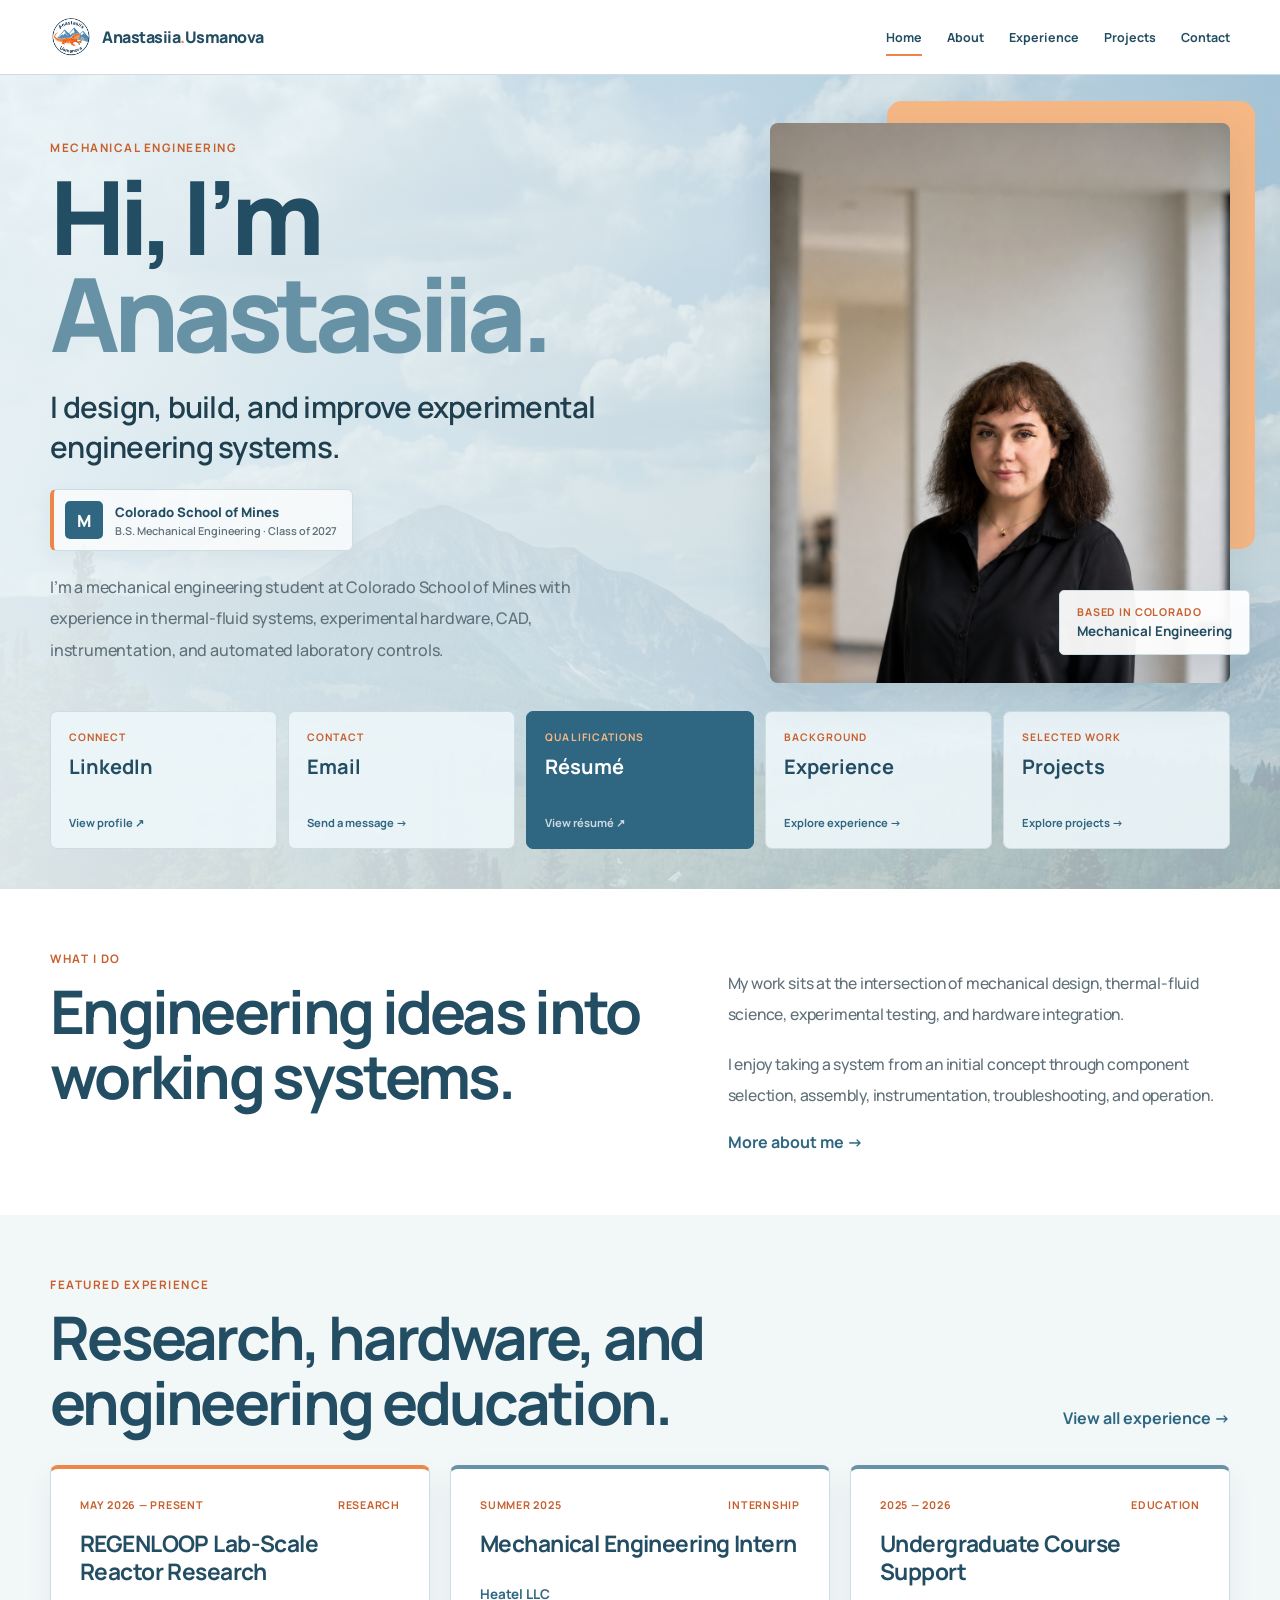
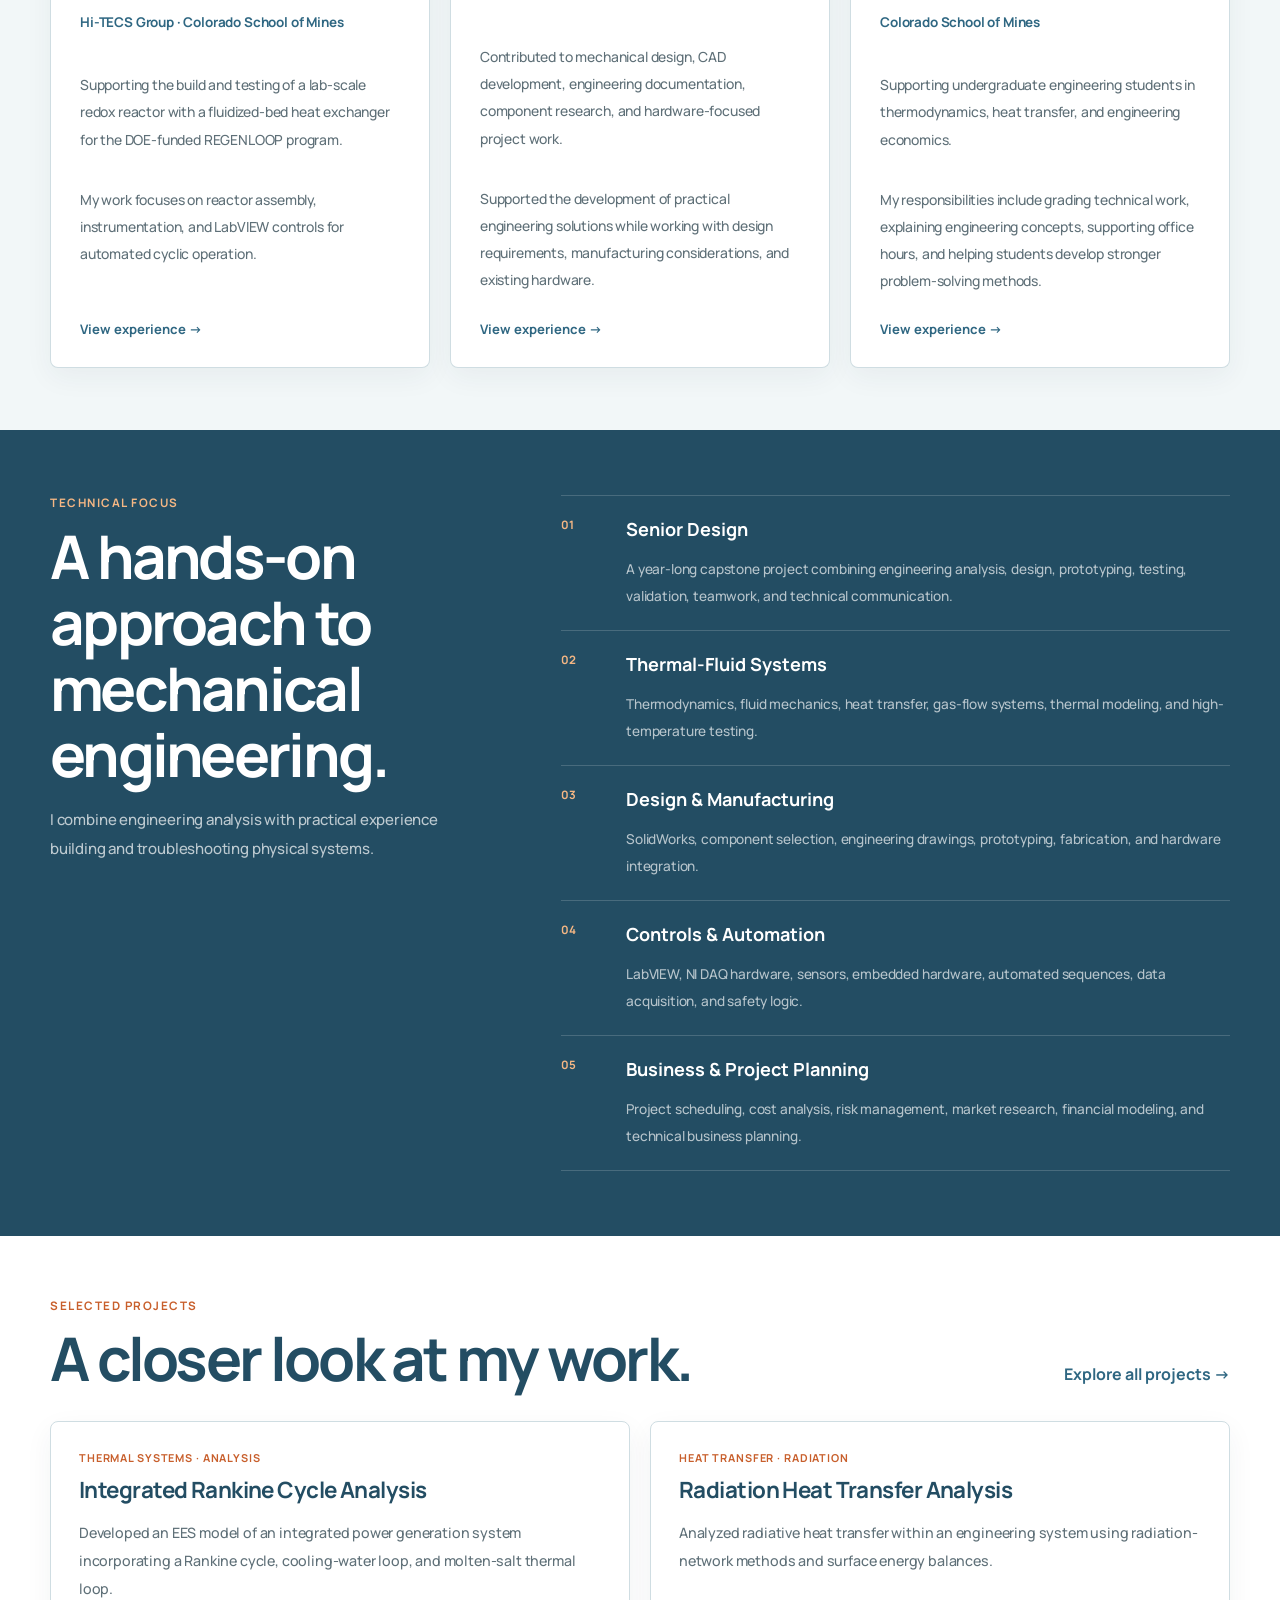
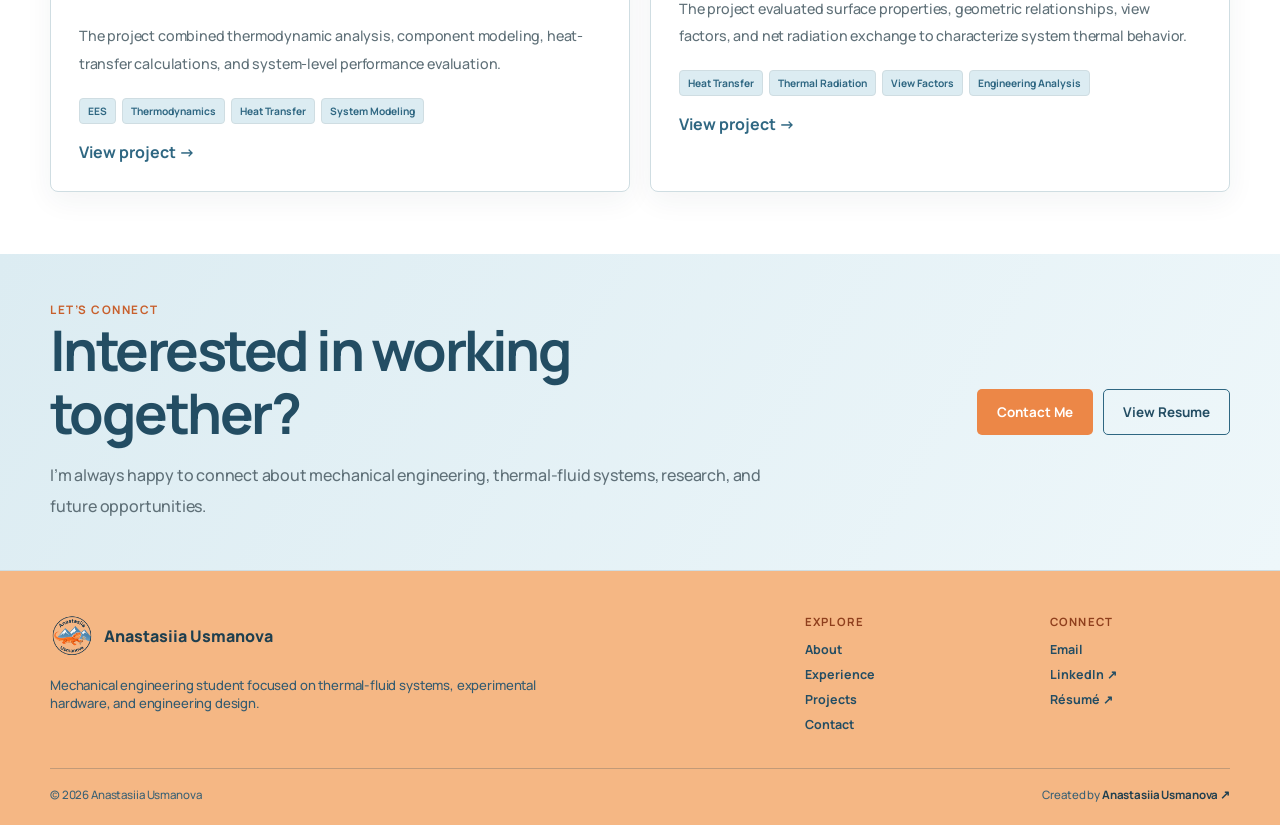
==== commit 490b9603: "Update index.html" ====
--- a/index.html
+++ b/index.html
@@ -2,11 +2,7 @@
 <html lang="en">
 
 <head>
-<link
-    rel="icon"
-    type="image/png"
-    href="image/logo.png"
->
+
     <meta charset="UTF-8">
 
     <meta
@@ -16,16 +12,63 @@
 
     <meta
         name="description"
-        content="Portfolio of Anastasiia Usmanova, a mechanical engineering student specializing in thermal-fluid systems, experimental hardware, and engineering design."
+        content="Official personal website and engineering portfolio of Anastasiia Usmanova, a mechanical engineering student and undergraduate researcher at Colorado School of Mines."
     >
 
-    <title>Anastasiia Usmanova | Mechanical Engineer</title>
-
-    <link rel="stylesheet" href="style.css">
-    <meta name="google-site-verification" content="Ik_ZVHIcUueJR-EZcJcTOi_WifxnwxcD2C3yY7FjMq4" />
+    <meta
+        name="google-site-verification"
+        content="Ik_ZVHIcUueJR-EZcJcTOi_WifxnwxcD2C3yY7FjMq4"
+    >
+
+    <link
+        rel="canonical"
+        href="https://ausmanova.com/"
+    >
+
+    <link
+        rel="icon"
+        type="image/png"
+        href="image/logo.png"
+    >
+
+    <link
+        rel="stylesheet"
+        href="style.css"
+    >
+
+    <title>
+        Anastasiia Usmanova | Mechanical Engineering Portfolio
+    </title>
+
+    <script type="application/ld+json">
+        {
+            "@context": "https://schema.org",
+            "@type": "Person",
+            "name": "Anastasiia Usmanova",
+            "url": "https://ausmanova.com/",
+            "jobTitle": "Mechanical Engineering Student and Undergraduate Research Assistant",
+            "affiliation": {
+                "@type": "CollegeOrUniversity",
+                "name": "Colorado School of Mines",
+                "url": "https://www.mines.edu/"
+            },
+            "sameAs": [
+                "https://www.linkedin.com/in/ausmanova/",
+                "https://minestrialpha.org/team/"
+            ],
+            "knowsAbout": [
+                "Mechanical Engineering",
+                "Thermal-Fluid Systems",
+                "Heat Transfer",
+                "Experimental Hardware",
+                "Mechanical Design",
+                "LabVIEW",
+                "Engineering Instrumentation"
+            ]
+        }
+    </script>
 
 </head>
-
 
 <body>
 
@@ -39,7 +82,7 @@
 
                     <img
                         class="site-logo-image"
-                        src="../image/logo.png"
+                        src="image/logo.png"
                         alt=""
                     >
 
@@ -55,11 +98,11 @@
                     Home
                 </a>
 
-                <a href="about/index.html">
+                <a href="about/">
                     About
                 </a>
 
-                <a href="experience/index.html">
+                <a href="experience/">
                     Experience
                 </a>
 
@@ -295,7 +338,9 @@
 
                     </div>
 
-                <section class="highlighted-experience-section">
+                    <a class="text-link" href="experience/">
+                        View all experience →
+                    </a>
 
                 </div>
 
@@ -311,7 +356,7 @@
                             <div class="card-meta">
 
                                 <span>
-                                    2026 — Present
+                                    May 2026 — Present
                                 </span>
 
                                 <span>
@@ -321,7 +366,7 @@
                             </div>
 
                             <h3>
-                                Undergraduate Research Assistant
+                                REGENLOOP Lab-Scale Reactor Research
                             </h3>
 
                             <p class="organization">
@@ -329,29 +374,29 @@
                             </p>
 
                             <p>
-                                Contributing to the development and integration
-                                of a laboratory-scale chemical-looping reactor
-                                system with fluidized-bed thermal management.
-                            </p>
-
-                            <p>
-                                My work includes system architecture
-                                documentation, LabVIEW controls and data
-                                acquisition, reactor assembly, instrumentation,
-                                and integration of mechanical, fluid, and
-                                control subsystems.
+                                Supporting the build and testing of a
+                                lab-scale redox reactor with a fluidized-bed
+                                heat exchanger for the DOE-funded REGENLOOP
+                                program.
+                            </p>
+
+                            <p>
+                                My work focuses on reactor assembly,
+                                instrumentation, and LabVIEW controls for
+                                automated cyclic operation.
                             </p>
 
                             <a
                                 class="card-link"
                                 href="experience/#research"
                             >
-                                Read about my research →
+                                View experience →
                             </a>
 
                         </div>
 
                     </article>
+
 
 
                     <!-- Heatel -->
@@ -396,7 +441,7 @@
 
                             <a
                                 class="card-link"
-                                href="experience/index.html#heatel"
+                                href="experience/#heatel"
                             >
                                 View experience →
                             </a>
@@ -415,7 +460,7 @@
                             <div class="card-meta">
 
                                 <span>
-                                    2025 — Present
+                                    2025 — 2026
                                 </span>
 
                                 <span>
@@ -447,7 +492,7 @@
 
                             <a
                                 class="card-link"
-                                href="experience/index.html#education"
+                                href="experience/#education"
                             >
                                 View experience →
                             </a>
@@ -490,10 +535,39 @@
 
                 <div class="skills-grid">
 
+                    <!-- Senior Design -->
+
                     <div class="skill-item">
 
                         <span>
                             01
+                        </span>
+
+                        <div>
+
+                            <h3>
+                                <a href="projects/#senior-design">
+                                    Senior Design
+                                </a>
+                            </h3>
+
+                            <p>
+                                A year-long capstone project combining engineering
+                                analysis, design, prototyping, testing, validation,
+                                teamwork, and technical communication.
+                            </p>
+
+                        </div>
+
+                    </div>
+
+
+                    <!-- Thermal-Fluid -->
+
+                    <div class="skill-item">
+
+                        <span>
+                            02
                         </span>
 
                         <div>
@@ -506,7 +580,8 @@
 
                             <p>
                                 Thermodynamics, fluid mechanics, heat transfer,
-                                gas-flow systems, and high-temperature testing.
+                                gas-flow systems, thermal modeling, and
+                                high-temperature testing.
                             </p>
 
                         </div>
@@ -514,29 +589,7 @@
                     </div>
 
 
-                    <div class="skill-item">
-
-                        <span>
-                            02
-                        </span>
-
-                        <div>
-
-                            <h3>
-                                <a href="projects/#design">
-                                    Mechanical Design
-                                </a>
-                            </h3>
-
-                            <p>
-                                SolidWorks, component selection, engineering
-                                drawings, prototyping, and hardware integration.
-                            </p>
-
-                        </div>
-
-                    </div>
-
+                    <!-- Design and Manufacturing -->
 
                     <div class="skill-item">
 
@@ -547,20 +600,23 @@
                         <div>
 
                             <h3>
-                                <a href="projects/#automation">
-                                    Controls & Instrumentation
+                                <a href="projects/#design">
+                                    Design & Manufacturing
                                 </a>
                             </h3>
 
                             <p>
-                                LabVIEW, NI DAQ hardware, sensors, automated
-                                sequences, data acquisition, and safety logic.
+                                SolidWorks, component selection, engineering
+                                drawings, prototyping, fabrication, and hardware
+                                integration.
                             </p>
 
                         </div>
 
                     </div>
 
+
+                    <!-- Controls and Automation -->
 
                     <div class="skill-item">
 
@@ -571,15 +627,42 @@
                         <div>
 
                             <h3>
-                                <a href="projects/#thermal-fluid">
-                                    Engineering Analysis
+                                <a href="projects/#automation">
+                                    Controls & Automation
                                 </a>
                             </h3>
 
                             <p>
-                                EES, MATLAB, technical calculations,
-                                experimental data, and engineering
-                                documentation.
+                                LabVIEW, NI DAQ hardware, sensors, embedded
+                                hardware, automated sequences, data acquisition,
+                                and safety logic.
+                            </p>
+
+                        </div>
+
+                    </div>
+
+
+                    <!-- Business and Planning -->
+
+                    <div class="skill-item">
+
+                        <span>
+                            05
+                        </span>
+
+                        <div>
+
+                            <h3>
+                                <a href="projects/#business">
+                                    Business & Project Planning
+                                </a>
+                            </h3>
+
+                            <p>
+                                Project scheduling, cost analysis, risk management,
+                                market research, financial modeling, and technical
+                                business planning.
                             </p>
 
                         </div>
@@ -672,7 +755,7 @@
 
                             <a
                                 class="card-link"
-                                href="projects/index.html#thermal-fluid"
+                                href="projects/#thermal-fluid"
                             >
                                 View project →
                             </a>
@@ -728,7 +811,7 @@
 
         <a
             class="card-link"
-            href="projects/index.html#radiation"
+            href="projects/#radiation"
         >
             View project →
         </a>
@@ -894,8 +977,6 @@
 
         </div>
 
-        </div>
-
     </footer>
 
 </body>
--- a/style.css
+++ b/style.css
@@ -17,10 +17,10 @@
     --accent-light: #f5b784;
 
     --blue: #6791a5;
-    --blue-dark: #465d6a;
-
-    --heading: #344650;
-    --charcoal: #283940;
+    --blue-dark: #2f6782;
+
+    --heading: #234d63;
+    --charcoal: #1f3f4f;
     --gray: #5f7078;
 
     --light-gray: #f2f7f8;
@@ -31,7 +31,7 @@
     --body-font: "Inter", Arial, sans-serif;
 
     --page-width: 1180px;
-    --shadow: 0 15px 42px rgba(40, 65, 76, 0.1);
+    --shadow: 0 15px 42px rgba(31, 63, 79, 0.1);
 }
 
 
@@ -256,7 +256,7 @@
 
 
 .logo:hover .site-logo-image {
-    filter: drop-shadow(0 5px 7px rgba(40, 65, 76, 0.14));
+    filter: drop-shadow(0 5px 7px rgba(31, 63, 79, 0.14));
     transform: rotate(-3deg) scale(1.08);
 }
 
@@ -524,7 +524,7 @@
     border: 1px solid var(--border);
     border-radius: 8px;
     background: var(--white);
-    box-shadow: 0 9px 28px rgba(40, 65, 76, 0.055);
+    box-shadow: 0 9px 28px rgba(31, 63, 79, 0.055);
 }
 
 
@@ -690,7 +690,7 @@
     border: 1px solid var(--border);
     border-radius: 8px;
     background: var(--white);
-    box-shadow: 0 9px 28px rgba(40, 65, 76, 0.055);
+    box-shadow: 0 9px 28px rgba(31, 63, 79, 0.055);
 }
 
 
@@ -1263,7 +1263,7 @@
     border-top: 4px solid var(--blue);
     border-radius: 8px;
     background: var(--white);
-    box-shadow: 0 8px 25px rgba(40, 65, 76, 0.05);
+    box-shadow: 0 8px 25px rgba(31, 63, 79, 0.05);
 }
 
 
@@ -1457,7 +1457,7 @@
 .projects-section-navigation a {
     padding: 8px 12px;
     color: var(--blue-dark);
-    border: 1px solid rgba(70, 93, 106, 0.25);
+    border: 1px solid rgba(47, 103, 130, 0.25);
     border-radius: 4px;
     background: rgba(255, 255, 255, 0.67);
     font-size: 0.74rem;
@@ -1694,7 +1694,7 @@
     border: 1px solid var(--border);
     border-radius: 8px;
     background: var(--white);
-    box-shadow: 0 8px 25px rgba(40, 65, 76, 0.05);
+    box-shadow: 0 8px 25px rgba(31, 63, 79, 0.05);
 }
 
 
@@ -1834,7 +1834,7 @@
 
 
 .earlier-card-number {
-    color: rgba(70, 93, 106, 0.25);
+    color: rgba(47, 103, 130, 0.25);
     font-family: var(--heading-font);
     font-size: 1.4rem;
     font-weight: 800;
@@ -1980,7 +1980,7 @@
     border: 1px solid var(--border);
     border-radius: 8px;
     background: var(--white);
-    box-shadow: 0 8px 24px rgba(40, 65, 76, 0.045);
+    box-shadow: 0 8px 24px rgba(31, 63, 79, 0.045);
 }
 
 
@@ -2496,7 +2496,7 @@
     border: 1px solid var(--border);
     border-radius: 8px;
     background: rgba(255, 255, 255, 0.82);
-    box-shadow: 0 8px 25px rgba(40, 65, 76, 0.05);
+    box-shadow: 0 8px 25px rgba(31, 63, 79, 0.05);
     text-decoration: none;
     transition:
         transform 0.22s ease,
@@ -2507,7 +2507,7 @@
 
 .contact-option:hover {
     border-color: var(--blue);
-    box-shadow: 0 14px 32px rgba(40, 65, 76, 0.12);
+    box-shadow: 0 14px 32px rgba(31, 63, 79, 0.12);
     transform: translateY(-3px);
 }
 
@@ -2691,7 +2691,7 @@
 .adjacent-work-card:hover {
     z-index: 2;
     border-color: rgba(103, 145, 165, 0.55);
-    box-shadow: 0 16px 38px rgba(40, 65, 76, 0.13);
+    box-shadow: 0 16px 38px rgba(31, 63, 79, 0.13);
     transform: translateY(-4px) scale(1.015);
 }
 
@@ -2699,7 +2699,7 @@
 .research-feature:hover,
 .senior-design-strip:hover,
 .webinar-strip:hover {
-    box-shadow: 0 14px 34px rgba(40, 65, 76, 0.11);
+    box-shadow: 0 14px 34px rgba(31, 63, 79, 0.11);
     transform: translateY(-3px) scale(1.008);
 }
 
@@ -2714,13 +2714,13 @@
 
 .about-fact:hover {
     border-color: var(--blue);
-    box-shadow: 0 9px 22px rgba(40, 65, 76, 0.1);
+    box-shadow: 0 9px 22px rgba(31, 63, 79, 0.1);
     transform: translateY(-3px) scale(1.02);
 }
 
 
 .about-photo:hover {
-    box-shadow: 0 18px 42px rgba(40, 65, 76, 0.15);
+    box-shadow: 0 18px 42px rgba(31, 63, 79, 0.15);
     transform: scale(1.012);
 }
 
@@ -2738,7 +2738,7 @@
 
 
 .button:hover {
-    box-shadow: 0 8px 20px rgba(40, 65, 76, 0.14);
+    box-shadow: 0 8px 20px rgba(31, 63, 79, 0.14);
     transform: translateY(-2px) scale(1.025);
 }
 
@@ -2822,7 +2822,7 @@
             var(--page-background),
             var(--white)
         );
-    box-shadow: 0 8px 25px rgba(40, 65, 76, 0.05);
+    box-shadow: 0 8px 25px rgba(31, 63, 79, 0.05);
     transition:
         transform 0.22s ease,
         box-shadow 0.22s ease,
@@ -2832,7 +2832,7 @@
 
 .lizard-card:hover {
     border-color: rgba(103, 145, 165, 0.55);
-    box-shadow: 0 16px 38px rgba(40, 65, 76, 0.13);
+    box-shadow: 0 16px 38px rgba(31, 63, 79, 0.13);
     transform: translateY(-4px) scale(1.01);
 }
 
@@ -3137,7 +3137,7 @@
 .projects-section-navigation a {
     padding: 8px 12px;
     color: var(--blue-dark);
-    border: 1px solid rgba(70, 93, 106, 0.25);
+    border: 1px solid rgba(47, 103, 130, 0.25);
     border-radius: 4px;
     background: rgba(255, 255, 255, 0.72);
     font-size: 0.74rem;
@@ -3331,7 +3331,7 @@
 
 
 .footer-bottom {
-    border-top-color: rgba(70, 93, 106, 0.22);
+    border-top-color: rgba(47, 103, 130, 0.22);
 }
 
 
@@ -3410,7 +3410,7 @@
 .footer-content > div:first-child p,
 .footer-column a,
 .footer-bottom p {
-    color: #465d6a;
+    color: #2f6782;
 }
 
 
@@ -3483,7 +3483,7 @@
     border-left: 4px solid var(--accent);
     border-radius: 6px;
     background: rgba(255, 255, 255, 0.72);
-    box-shadow: 0 7px 20px rgba(40, 65, 76, 0.05);
+    box-shadow: 0 7px 20px rgba(31, 63, 79, 0.05);
 }
 
 
@@ -3528,18 +3528,18 @@
 ================================================== */
 
 footer {
-    color: #283940;
+    color: #1f3f4f;
     background: #f5b784;
 }
 
 
 .footer-logo {
-    color: #283940;
+    color: #1f3f4f;
 }
 
 
 .footer-content > div:first-child p {
-    color: #3d4f58;
+    color: #345b70;
 }
 
 
@@ -3549,7 +3549,7 @@
 
 
 .footer-column a {
-    color: #344650;
+    color: #234d63;
 }
 
 
@@ -3559,17 +3559,17 @@
 
 
 .footer-bottom {
-    border-top-color: rgba(40, 57, 64, 0.24);
+    border-top-color: rgba(31, 63, 79, 0.24);
 }
 
 
 .footer-bottom p {
-    color: #46545b;
+    color: #3b6174;
 }
 
 
 .footer-bottom a {
-    color: #283940;
+    color: #1f3f4f;
 }
 
 
@@ -3601,7 +3601,7 @@
     height: 95px;
     border-radius: 50%;
     object-fit: cover;
-    box-shadow: 0 8px 20px rgba(40, 65, 76, 0.14);
+    box-shadow: 0 8px 20px rgba(31, 63, 79, 0.14);
 }
 
 
@@ -3762,7 +3762,7 @@
 .primary-link-card:hover {
     border-color: var(--blue);
     background: var(--white);
-    box-shadow: 0 13px 28px rgba(40, 65, 76, 0.11);
+    box-shadow: 0 13px 28px rgba(31, 63, 79, 0.11);
     transform: translateY(-4px);
 }
 
@@ -3852,3 +3852,1247 @@
     }
 
 }
+
+.contact-note {
+    margin-top: 1.5rem;
+    padding: 1rem 1.1rem;
+    border-left: 3px solid var(--accent);
+    background: var(--soft-background);
+    color: var(--gray);
+    font-size: 0.9rem;
+    line-height: 1.6;
+    border-radius: 0 0.6rem 0.6rem 0;
+}
+
+/* ==================================================
+   REGENLOOP PROJECT PAGE
+================================================== */
+
+.regenloop-page-hero {
+    padding: 55px 0 60px;
+    background:
+        linear-gradient(
+            90deg,
+            rgba(238, 247, 250, 0.96),
+            rgba(220, 236, 242, 0.88)
+        ),
+        url("image/mountain.JPG") center / cover no-repeat;
+}
+
+
+.regenloop-back-link {
+    display: inline-block;
+    margin-bottom: 27px;
+    color: var(--blue-dark);
+    font-size: 0.78rem;
+    font-weight: 700;
+    text-decoration: none;
+}
+
+
+.regenloop-back-link:hover {
+    color: var(--accent-dark);
+}
+
+
+.regenloop-page-hero h1 {
+    max-width: 1000px;
+    margin: 0;
+    color: var(--heading);
+    font-family: var(--heading-font);
+    font-size: clamp(4rem, 8vw, 7rem);
+    font-weight: 800;
+    letter-spacing: -0.065em;
+    line-height: 0.94;
+}
+
+
+.regenloop-page-hero h1 span {
+    display: block;
+    color: var(--blue);
+    font-size: 0.62em;
+    line-height: 1.08;
+}
+
+
+.regenloop-project-title {
+    max-width: 780px;
+    margin: 25px 0 0;
+    color: var(--charcoal);
+    font-family: var(--heading-font);
+    font-size: clamp(1.15rem, 2.5vw, 1.65rem);
+    font-weight: 600;
+    line-height: 1.4;
+}
+
+
+.regenloop-hero-meta {
+    display: flex;
+    flex-wrap: wrap;
+    gap: 8px;
+    margin-top: 25px;
+}
+
+
+.regenloop-hero-meta span {
+    padding: 7px 11px;
+    color: var(--blue-dark);
+    border: 1px solid rgba(47, 103, 130, 0.22);
+    border-radius: 4px;
+    background: rgba(255, 255, 255, 0.72);
+    font-size: 0.7rem;
+    font-weight: 700;
+}
+
+
+/* Shared section styles */
+
+.regenloop-project-section,
+.regenloop-work-section {
+    padding: 65px 0;
+}
+
+
+.regenloop-project-section {
+    background: var(--white);
+}
+
+
+.regenloop-work-section {
+    background: var(--light-gray);
+}
+
+
+.regenloop-section-heading {
+    display: grid;
+    grid-template-columns: 52px 1fr;
+    gap: 20px;
+    align-items: start;
+    margin-bottom: 32px;
+}
+
+
+.regenloop-section-number {
+    display: flex;
+    align-items: center;
+    justify-content: center;
+    width: 52px;
+    height: 52px;
+    color: var(--white);
+    border-radius: 50%;
+    background: var(--accent);
+    font-family: var(--heading-font);
+    font-size: 0.78rem;
+    font-weight: 800;
+}
+
+
+.regenloop-section-heading h2 {
+    max-width: 900px;
+    margin: 0;
+    color: var(--heading);
+    font-family: var(--heading-font);
+    font-size: clamp(2.25rem, 5vw, 4rem);
+    font-weight: 700;
+    letter-spacing: -0.05em;
+    line-height: 1.08;
+}
+
+
+.regenloop-lead {
+    color: var(--charcoal);
+    font-size: 1.04rem !important;
+    font-weight: 500;
+}
+
+
+/* About the project */
+
+.regenloop-overview-grid {
+    display: grid;
+    grid-template-columns:
+        minmax(0, 0.82fr)
+        minmax(430px, 1.18fr);
+    gap: 45px;
+    align-items: start;
+}
+
+
+.regenloop-overview-copy p {
+    margin: 0 0 17px;
+    font-size: 0.91rem;
+    line-height: 1.75;
+}
+
+
+.regenloop-feature-figure,
+.regenloop-wide-figure,
+.regenloop-work-gallery figure {
+    margin: 0;
+    overflow: hidden;
+    border: 1px solid var(--border);
+    border-radius: 8px;
+    background: var(--white);
+    box-shadow: 0 9px 28px rgba(31, 63, 79, 0.06);
+}
+
+
+.regenloop-feature-figure img {
+    width: 100%;
+    aspect-ratio: 16 / 10;
+    object-fit: contain;
+}
+
+
+.regenloop-wide-figure {
+    margin-top: 30px;
+}
+
+
+.regenloop-wide-figure img {
+    width: 100%;
+    max-height: 680px;
+    object-fit: contain;
+}
+
+
+.regenloop-feature-figure figcaption,
+.regenloop-wide-figure figcaption,
+.regenloop-work-gallery figcaption {
+    padding: 14px 17px;
+    color: var(--gray);
+    border-top: 1px solid var(--border);
+    font-size: 0.76rem;
+    line-height: 1.55;
+}
+
+
+.regenloop-feature-figure figcaption strong,
+.regenloop-wide-figure figcaption strong,
+.regenloop-work-gallery figcaption strong {
+    display: block;
+    margin-bottom: 3px;
+    color: var(--heading);
+    font-family: var(--heading-font);
+    font-size: 0.84rem;
+}
+
+
+/* Personal story */
+
+.regenloop-story-introduction {
+    max-width: 920px;
+    margin-bottom: 30px;
+}
+
+
+.regenloop-story-introduction p {
+    margin: 0 0 14px;
+    font-size: 0.91rem;
+    line-height: 1.75;
+}
+
+
+.regenloop-journey {
+    display: grid;
+    grid-template-columns: repeat(3, minmax(0, 1fr));
+    gap: 16px;
+    margin-bottom: 32px;
+}
+
+
+.regenloop-journey article {
+    padding: 23px;
+    border: 1px solid var(--border);
+    border-top: 4px solid var(--blue);
+    border-radius: 7px;
+    background: var(--white);
+}
+
+
+.regenloop-journey article:nth-child(2) {
+    border-top-color: var(--accent);
+}
+
+
+.regenloop-journey article:nth-child(3) {
+    border-top-color: var(--blue-dark);
+}
+
+
+.regenloop-journey article > span {
+    color: var(--accent-dark);
+    font-size: 0.67rem;
+    font-weight: 800;
+    letter-spacing: 0.08em;
+}
+
+
+.regenloop-journey h3 {
+    margin: 9px 0;
+    color: var(--heading);
+    font-family: var(--heading-font);
+    font-size: 1.08rem;
+}
+
+
+.regenloop-journey p {
+    margin: 0;
+    font-size: 0.81rem;
+    line-height: 1.65;
+}
+
+
+/* Work images */
+
+.regenloop-work-gallery {
+    display: grid;
+    grid-template-columns: repeat(2, minmax(0, 1fr));
+    gap: 20px;
+}
+
+
+.regenloop-work-gallery figure {
+    display: flex;
+    flex-direction: column;
+}
+
+
+.regenloop-work-image {
+    display: flex;
+    align-items: center;
+    justify-content: center;
+    height: 410px;
+    padding: 10px;
+}
+
+
+.regenloop-work-image img {
+    width: 100%;
+    height: 100%;
+    object-fit: contain;
+}
+
+
+.regenloop-work-gallery figcaption {
+    flex-grow: 1;
+}
+
+
+/* Areas of contribution */
+
+.regenloop-contributions {
+    margin-top: 38px;
+    padding: 0;
+    border: 0;
+    background: transparent;
+}
+
+
+.regenloop-contributions-heading {
+    margin-bottom: 20px;
+}
+
+
+.regenloop-contributions-heading h3 {
+    max-width: 700px;
+    margin: 0;
+    color: var(--heading);
+    font-family: var(--heading-font);
+    font-size: clamp(1.45rem, 2.7vw, 2rem);
+    letter-spacing: -0.035em;
+    line-height: 1.2;
+}
+
+
+.regenloop-contributions ul {
+    display: grid;
+    grid-template-columns: repeat(3, minmax(0, 1fr));
+    gap: 14px;
+    margin: 0;
+    padding: 0;
+    list-style: none;
+}
+
+
+.regenloop-contributions li {
+    display: grid;
+    grid-template-columns: 34px 1fr;
+    gap: 13px;
+    align-items: start;
+    min-height: 125px;
+    padding: 19px;
+    border: 1px solid var(--border);
+    border-top: 3px solid var(--blue);
+    border-radius: 7px;
+    background: var(--white);
+    box-shadow: 0 6px 18px rgba(31, 63, 79, 0.045);
+}
+
+
+.regenloop-contributions li:nth-child(2),
+.regenloop-contributions li:nth-child(5) {
+    border-top-color: var(--accent);
+}
+
+
+.regenloop-contributions li:nth-child(3),
+.regenloop-contributions li:nth-child(6) {
+    border-top-color: var(--blue-dark);
+}
+
+
+.regenloop-contributions li::before {
+    display: none;
+}
+
+
+.regenloop-contributions li > span {
+    display: flex;
+    align-items: center;
+    justify-content: center;
+    width: 34px;
+    height: 34px;
+    color: var(--accent-dark);
+    border-radius: 50%;
+    background: var(--page-background);
+    font-size: 0.65rem;
+    font-weight: 800;
+}
+
+
+.regenloop-contributions li p {
+    margin: 3px 0 0;
+    color: var(--gray);
+    font-size: 0.8rem;
+    line-height: 1.55;
+}
+
+
+@media (max-width: 950px) {
+
+    .regenloop-contributions ul {
+        grid-template-columns: repeat(2, minmax(0, 1fr));
+    }
+
+}
+
+
+@media (max-width: 600px) {
+
+    .regenloop-contributions ul {
+        grid-template-columns: 1fr;
+    }
+
+
+    .regenloop-contributions li {
+        min-height: 0;
+    }
+
+}
+
+
+
+
+/* Future */
+
+.regenloop-future-section {
+    padding: 60px 0;
+    background: var(--heading);
+}
+
+
+.regenloop-future-content {
+    max-width: 900px;
+}
+
+
+.regenloop-future-content h2 {
+    margin: 0 0 18px;
+    color: var(--white);
+    font-family: var(--heading-font);
+    font-size: clamp(2.25rem, 5vw, 4rem);
+    letter-spacing: -0.05em;
+    line-height: 1.08;
+}
+
+
+.regenloop-future-content > p:last-child {
+    margin: 0;
+    color: rgba(255, 255, 255, 0.76);
+    font-size: 0.95rem;
+    line-height: 1.75;
+}
+
+
+/* Public information note */
+
+.regenloop-disclosure-section {
+    padding: 25px 0 45px;
+    background: var(--white);
+}
+
+
+.regenloop-disclosure {
+    display: grid;
+    grid-template-columns: auto 1fr;
+    gap: 17px;
+    align-items: start;
+    padding: 17px 19px;
+    background: var(--soft-background);
+}
+
+
+.regenloop-disclosure span {
+    padding: 5px 9px;
+    color: var(--accent-dark);
+    border: 1px solid rgba(200, 95, 44, 0.3);
+    border-radius: 4px;
+    background: rgba(236, 135, 71, 0.11);
+    font-size: 0.64rem;
+    font-weight: 700;
+    text-transform: uppercase;
+}
+
+
+.regenloop-disclosure p {
+    margin: 0;
+    font-size: 0.78rem;
+    line-height: 1.6;
+}
+
+
+/* Responsive */
+
+@media (max-width: 1000px) {
+
+    .regenloop-overview-grid {
+        grid-template-columns: 1fr;
+    }
+
+
+    .regenloop-feature-figure {
+        max-width: 780px;
+    }
+
+
+    .regenloop-journey {
+        grid-template-columns: 1fr;
+    }
+
+}
+
+
+@media (max-width: 750px) {
+
+    .regenloop-page-hero {
+        padding: 42px 0 47px;
+    }
+
+
+    .regenloop-page-hero h1 {
+        font-size: clamp(3.3rem, 16vw, 5rem);
+    }
+
+
+    .regenloop-project-section,
+    .regenloop-work-section {
+        padding: 45px 0;
+    }
+
+
+    .regenloop-section-heading {
+        grid-template-columns: 42px 1fr;
+        gap: 14px;
+    }
+
+
+    .regenloop-section-number {
+        width: 42px;
+        height: 42px;
+    }
+
+
+    .regenloop-work-gallery,
+    .regenloop-contributions ul {
+        grid-template-columns: 1fr;
+    }
+
+
+    .regenloop-work-image {
+        height: 330px;
+    }
+
+
+    .regenloop-disclosure {
+        grid-template-columns: 1fr;
+    }
+
+}
+
+
+@media (max-width: 480px) {
+
+    .regenloop-section-heading {
+        grid-template-columns: 1fr;
+    }
+
+
+    .regenloop-work-image {
+        height: 270px;
+    }
+
+
+    .regenloop-contributions {
+        padding: 20px;
+    }
+
+}
+
+/* ==================================================
+   REGENLOOP — LAB BANNER
+================================================== */
+
+.regenloop-lab-banner {
+    display: grid;
+    grid-template-columns: auto 1fr;
+    gap: 15px;
+    align-items: center;
+    width: fit-content;
+    max-width: 100%;
+    margin-bottom: 28px;
+    padding: 13px 17px;
+    border: 1px solid rgba(47, 103, 130, 0.24);
+    border-left: 5px solid var(--accent);
+    border-radius: 6px;
+    background: rgba(255, 255, 255, 0.8);
+}
+
+
+.regenloop-lab-banner > span {
+    color: var(--accent-dark);
+    font-size: 0.65rem;
+    font-weight: 700;
+    letter-spacing: 0.09em;
+    text-transform: uppercase;
+}
+
+
+.regenloop-lab-banner strong {
+    display: block;
+    color: var(--heading);
+    font-family: var(--heading-font);
+    font-size: 1rem;
+}
+
+
+.regenloop-lab-banner p {
+    margin: 2px 0 0;
+    font-size: 0.72rem;
+}
+
+
+/* ==================================================
+   REGENLOOP — PROJECT OVERVIEW
+================================================== */
+
+.regenloop-overview-layout {
+    display: grid;
+    grid-template-columns:
+        minmax(0, 1.25fr)
+        minmax(280px, 0.75fr);
+    gap: 45px;
+    align-items: start;
+}
+
+
+.regenloop-project-facts {
+    overflow: hidden;
+    border: 1px solid var(--border);
+    border-top: 4px solid var(--blue);
+    border-radius: 7px;
+    background: var(--page-background);
+}
+
+
+.regenloop-project-facts div {
+    padding: 16px 18px;
+    border-bottom: 1px solid var(--border);
+}
+
+
+.regenloop-project-facts div:last-child {
+    border-bottom: 0;
+}
+
+
+.regenloop-project-facts span {
+    display: block;
+    margin-bottom: 4px;
+    color: var(--accent-dark);
+    font-size: 0.63rem;
+    font-weight: 700;
+    letter-spacing: 0.08em;
+    text-transform: uppercase;
+}
+
+
+.regenloop-project-facts strong {
+    color: var(--heading);
+    font-family: var(--heading-font);
+    font-size: 0.83rem;
+    line-height: 1.4;
+}
+
+
+/* ==================================================
+   REGENLOOP — SMALLER DIAGRAMS
+================================================== */
+
+.regenloop-diagram-gallery {
+    display: grid;
+    grid-template-columns: repeat(2, minmax(0, 1fr));
+    gap: 20px;
+    max-width: 1000px;
+    margin: 35px auto 0;
+}
+
+
+.regenloop-diagram-gallery figure {
+    display: flex;
+    overflow: hidden;
+    flex-direction: column;
+    margin: 0;
+    border: 1px solid var(--border);
+    border-radius: 8px;
+    background: var(--white);
+    box-shadow: 0 8px 25px rgba(31, 63, 79, 0.055);
+}
+
+
+.regenloop-diagram-image {
+    display: flex;
+    align-items: center;
+    justify-content: center;
+    height: 315px;
+    padding: 14px;
+    background: var(--white);
+}
+
+
+.regenloop-diagram-image img {
+    width: 100%;
+    height: 100%;
+    object-fit: contain;
+}
+
+
+.regenloop-diagram-gallery figcaption {
+    flex-grow: 1;
+    padding: 14px 17px;
+    color: var(--gray);
+    border-top: 1px solid var(--border);
+    font-size: 0.75rem;
+    line-height: 1.55;
+}
+
+
+.regenloop-diagram-gallery figcaption strong {
+    display: block;
+    margin-bottom: 3px;
+    color: var(--heading);
+    font-family: var(--heading-font);
+    font-size: 0.83rem;
+}
+
+
+/* ==================================================
+   REGENLOOP — ACKNOWLEDGMENTS
+================================================== */
+
+.regenloop-acknowledgments-section {
+    padding: 60px 0;
+    background: var(--page-background);
+}
+
+
+.regenloop-acknowledgments-heading {
+    max-width: 850px;
+    margin-bottom: 28px;
+}
+
+
+.regenloop-acknowledgments-heading h2 {
+    margin: 0;
+    color: var(--heading);
+    font-family: var(--heading-font);
+    font-size: clamp(2.2rem, 4.5vw, 3.6rem);
+    letter-spacing: -0.05em;
+    line-height: 1.1;
+}
+
+
+.regenloop-acknowledgments-heading > p:last-child {
+    max-width: 760px;
+    margin: 15px 0 0;
+    font-size: 0.9rem;
+    line-height: 1.7;
+}
+
+
+.regenloop-team-grid {
+    display: grid;
+    grid-template-columns: repeat(2, minmax(0, 1fr));
+    gap: 18px;
+}
+
+
+.regenloop-team-grid article {
+    padding: 25px;
+    border: 1px solid var(--border);
+    border-top: 4px solid var(--blue);
+    border-radius: 7px;
+    background: var(--white);
+}
+
+
+.regenloop-team-grid article:last-child {
+    border-top-color: var(--accent);
+}
+
+
+.regenloop-team-organization {
+    margin: 0 0 7px;
+    color: var(--accent-dark);
+    font-size: 0.66rem;
+    font-weight: 700;
+    letter-spacing: 0.08em;
+    text-transform: uppercase;
+}
+
+
+.regenloop-team-grid h3 {
+    margin: 0 0 15px;
+    color: var(--heading);
+    font-family: var(--heading-font);
+    font-size: 1.2rem;
+}
+
+
+.regenloop-team-grid ul {
+    display: flex;
+    flex-wrap: wrap;
+    gap: 8px;
+    margin: 0;
+    padding: 0;
+    list-style: none;
+}
+
+
+.regenloop-team-grid li {
+    padding: 7px 10px;
+    color: var(--blue-dark);
+    border-radius: 4px;
+    background: var(--soft-background);
+    font-size: 0.76rem;
+    font-weight: 700;
+}
+
+
+.regenloop-team-thanks {
+    display: flex;
+    align-items: center;
+    gap: 19px;
+    margin-top: 18px;
+    padding: 18px 21px;
+    border-left: 5px solid var(--accent);
+    background: var(--white);
+}
+
+
+.regenloop-team-thanks span {
+    flex-shrink: 0;
+    color: var(--accent-dark);
+    font-size: 0.66rem;
+    font-weight: 700;
+    letter-spacing: 0.08em;
+    line-height: 1;
+    text-transform: uppercase;
+    white-space: nowrap;
+}
+
+
+.regenloop-team-thanks p {
+    margin: 0;
+    color: var(--gray);
+    font-size: 0.82rem;
+    line-height: 1.6;
+}
+
+
+@media (max-width: 600px) {
+
+    .regenloop-team-thanks {
+        align-items: flex-start;
+        flex-direction: column;
+        gap: 9px;
+    }
+
+}
+
+
+/* Responsive */
+
+@media (max-width: 850px) {
+
+    .regenloop-overview-layout,
+    .regenloop-team-grid {
+        grid-template-columns: 1fr;
+    }
+
+
+    .regenloop-project-facts {
+        max-width: 600px;
+    }
+
+
+    .regenloop-diagram-image {
+        height: 270px;
+    }
+
+}
+
+
+@media (max-width: 650px) {
+
+    .regenloop-diagram-gallery {
+        grid-template-columns: 1fr;
+        max-width: 520px;
+    }
+
+
+    .regenloop-lab-banner,
+    .regenloop-team-thanks {
+        grid-template-columns: 1fr;
+        gap: 7px;
+    }
+
+
+    .regenloop-diagram-image {
+        height: 280px;
+    }
+
+}
+
+/* Senior Design — full-width featured project */
+
+#senior-design .discipline-project-grid {
+    grid-template-columns: minmax(0, 1fr);
+    width: 100%;
+}
+
+
+#senior-design .discipline-project-card {
+    grid-column: 1 / -1;
+    width: 100%;
+    max-width: none;
+}
+
+/* Featured project buttons */
+
+.featured-project-button {
+    display: inline-flex;
+    align-items: center;
+    align-self: flex-start;
+    justify-content: center;
+    gap: 11px;
+    min-height: 50px;
+    margin-top: 23px;
+    padding: 13px 21px;
+    color: var(--white);
+    border: 1px solid var(--accent);
+    border-radius: 5px;
+    background: var(--accent);
+    box-shadow: 0 8px 20px rgba(200, 95, 44, 0.2);
+    font-size: 0.84rem;
+    font-weight: 700;
+    line-height: 1.2;
+    text-decoration: none;
+    transition:
+        transform 0.2s ease,
+        background 0.2s ease,
+        border-color 0.2s ease,
+        box-shadow 0.2s ease;
+}
+
+
+.featured-project-button span {
+    font-size: 1rem;
+    transition: transform 0.2s ease;
+}
+
+
+.featured-project-button:hover {
+    color: var(--white);
+    border-color: var(--accent-dark);
+    background: var(--accent-dark);
+    box-shadow: 0 11px 25px rgba(200, 95, 44, 0.27);
+    transform: translateY(-2px);
+}
+
+
+.featured-project-button:hover span {
+    transform: translateX(4px);
+}
+
+
+@media (max-width: 480px) {
+
+    .featured-project-button {
+        width: 100%;
+    }
+
+}
+
+.about-values-text {
+    align-self: center;
+}
+
+
+@media (max-width: 750px) {
+
+    .about-values-text {
+        align-self: auto;
+    }
+
+}
+
+/* ==================================================
+   REGENLOOP EXPERIENCE CARD
+================================================== */
+
+.highlighted-experience-section .experience-entry {
+    display: grid;
+    grid-template-columns: minmax(250px, 0.7fr) minmax(0, 1.6fr);
+    width: 100%;
+    overflow: hidden;
+    background: var(--white);
+    border: 1px solid var(--border);
+    border-top: 5px solid var(--accent);
+    border-radius: 8px;
+    box-shadow: var(--shadow);
+}
+
+
+/* Left column */
+
+.highlighted-experience-section .experience-meta {
+    padding: 38px 34px;
+    color: rgba(255, 255, 255, 0.8);
+    background: var(--heading);
+}
+
+.highlighted-experience-section .experience-meta h2 {
+    margin: 0 0 18px;
+    color: var(--white);
+    font-family: var(--heading-font);
+    font-size: clamp(1.7rem, 3vw, 2.4rem);
+    line-height: 1.15;
+    letter-spacing: -0.04em;
+}
+
+.highlighted-experience-section .experience-meta p {
+    margin: 0 0 7px;
+    color: rgba(255, 255, 255, 0.78);
+    font-size: 0.9rem;
+    line-height: 1.65;
+}
+
+.highlighted-experience-section .experience-meta .experience-type {
+    margin-bottom: 26px;
+    color: var(--accent-light);
+    font-size: 0.74rem;
+    font-weight: 800;
+    letter-spacing: 0.13em;
+    text-transform: uppercase;
+}
+
+
+/* Right column */
+
+.highlighted-experience-section .experience-content {
+    padding: 38px 42px;
+}
+
+.highlighted-experience-section .experience-content > h3 {
+    max-width: 760px;
+    margin: 0 0 20px;
+    color: var(--heading);
+    font-family: var(--heading-font);
+    font-size: clamp(1.65rem, 3vw, 2.5rem);
+    line-height: 1.18;
+    letter-spacing: -0.04em;
+}
+
+.highlighted-experience-section .experience-content > p {
+    max-width: 780px;
+    margin: 0 0 16px;
+    color: var(--gray);
+    font-size: 0.95rem;
+    line-height: 1.85;
+}
+
+
+/* Areas of focus */
+
+.highlighted-experience-section .research-focus {
+    margin-top: 28px;
+    padding: 25px;
+    background: var(--page-background);
+    border: 1px solid var(--border);
+    border-radius: 7px;
+}
+
+.highlighted-experience-section .research-focus h4 {
+    margin: 0 0 17px;
+    color: var(--heading);
+    font-family: var(--heading-font);
+    font-size: 1.08rem;
+}
+
+.highlighted-experience-section .research-focus ul {
+    display: grid;
+    grid-template-columns: repeat(3, minmax(0, 1fr));
+    gap: 13px;
+    margin: 0;
+    padding: 0;
+    list-style: none;
+}
+
+.highlighted-experience-section .research-focus li {
+    position: relative;
+    min-height: 100%;
+    margin: 0;
+    padding: 16px 15px 16px 37px;
+    color: var(--gray);
+    font-size: 0.85rem;
+    line-height: 1.55;
+    background: var(--white);
+    border: 1px solid var(--border);
+    border-radius: 6px;
+}
+
+.highlighted-experience-section .research-focus li::before {
+    content: "";
+    position: absolute;
+    top: 22px;
+    left: 17px;
+    width: 7px;
+    height: 7px;
+    background: var(--accent);
+    border-radius: 50%;
+}
+
+
+/* Confidentiality note */
+
+.highlighted-experience-section .confidentiality-note {
+    margin-top: 24px;
+    padding: 17px 20px;
+    background: var(--soft-background);
+    border-left: 4px solid var(--accent);
+}
+
+.highlighted-experience-section .confidentiality-note p {
+    margin: 0;
+}
+
+.highlighted-experience-section
+    .confidentiality-note
+    .confidentiality-label {
+    margin-bottom: 8px;
+    color: var(--accent-dark);
+    font-size: 0.72rem;
+    font-weight: 800;
+    letter-spacing: 0.1em;
+    text-transform: uppercase;
+}
+
+.highlighted-experience-section
+    .confidentiality-note
+    p:last-child {
+    color: var(--gray);
+    font-size: 0.82rem;
+    line-height: 1.7;
+}
+
+
+/* Hover */
+
+.highlighted-experience-section .experience-entry {
+    transition:
+        transform 0.25s ease,
+        box-shadow 0.25s ease;
+}
+
+.highlighted-experience-section .experience-entry:hover {
+    transform: translateY(-3px);
+    box-shadow: 0 14px 34px rgba(31, 63, 79, 0.11);
+}
+
+
+/* Tablet */
+
+@media (max-width: 900px) {
+
+    .highlighted-experience-section .experience-entry {
+        grid-template-columns: 1fr;
+    }
+
+    .highlighted-experience-section .experience-meta {
+        padding: 30px;
+    }
+
+    .highlighted-experience-section .experience-content {
+        padding: 32px 30px;
+    }
+
+}
+
+
+/* Mobile */
+
+@media (max-width: 650px) {
+
+    .highlighted-experience-section .experience-meta,
+    .highlighted-experience-section .experience-content {
+        padding: 25px 21px;
+    }
+
+    .highlighted-experience-section .research-focus {
+        padding: 19px;
+    }
+
+    .highlighted-experience-section .research-focus ul {
+        grid-template-columns: 1fr;
+    }
+
+    .highlighted-experience-section .confidentiality-note {
+        padding: 16px;
+    }
+
+}
+
+
+@media (prefers-reduced-motion: reduce) {
+
+    .highlighted-experience-section .experience-entry {
+        transition: none;
+    }
+
+    .highlighted-experience-section .experience-entry:hover {
+        transform: none;
+    }
+
+}
+
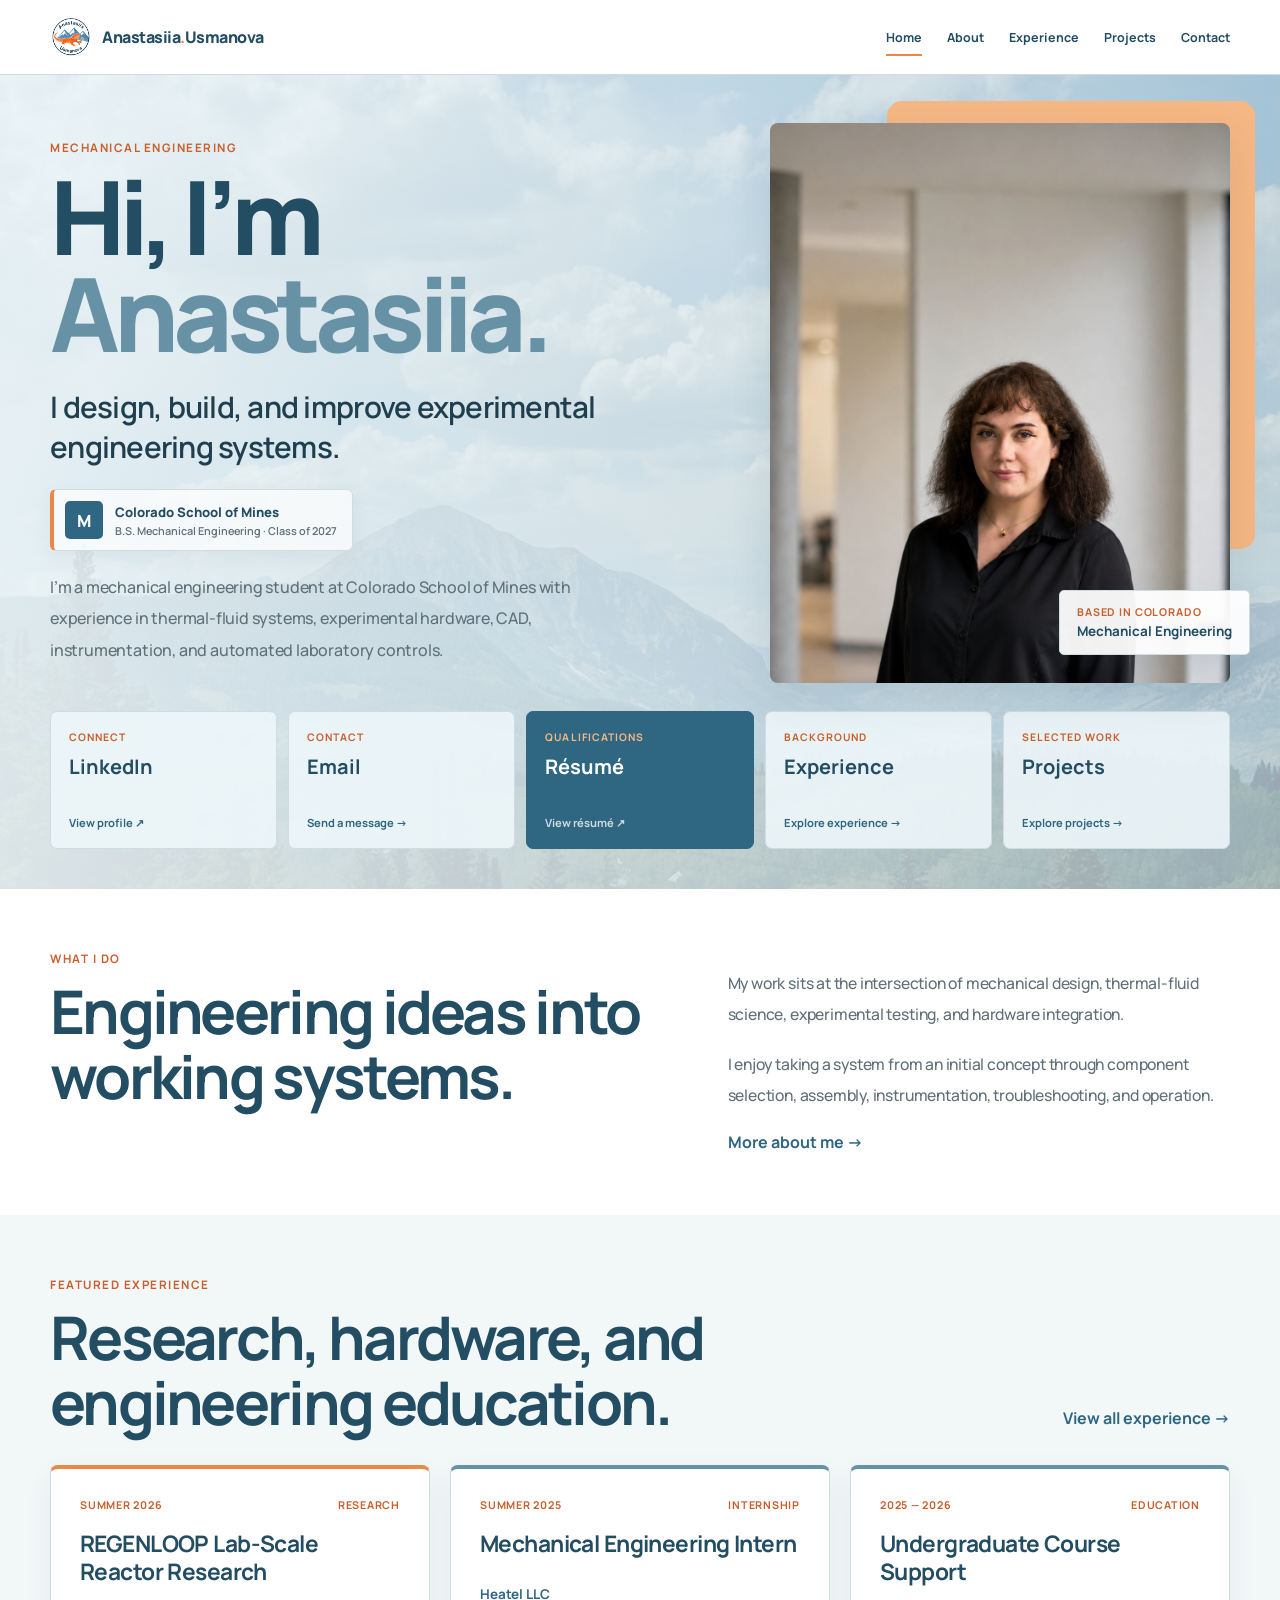
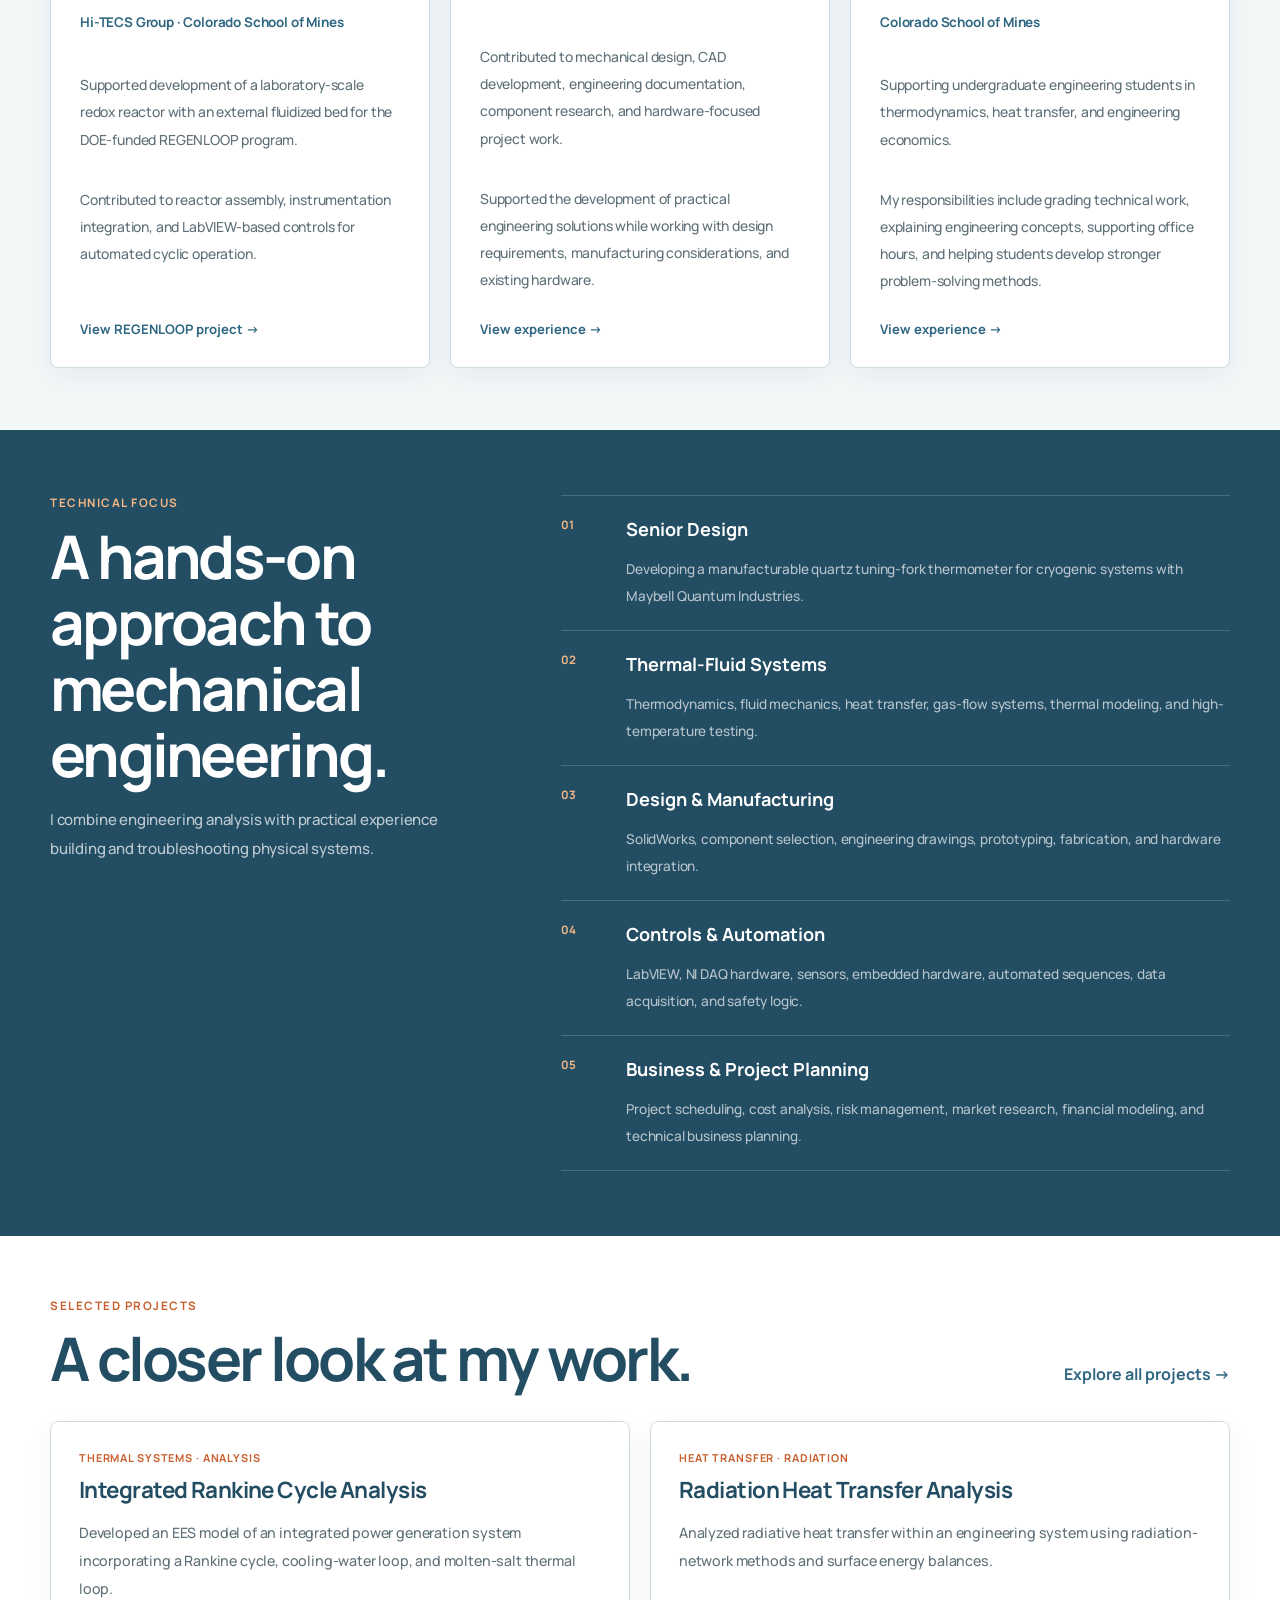
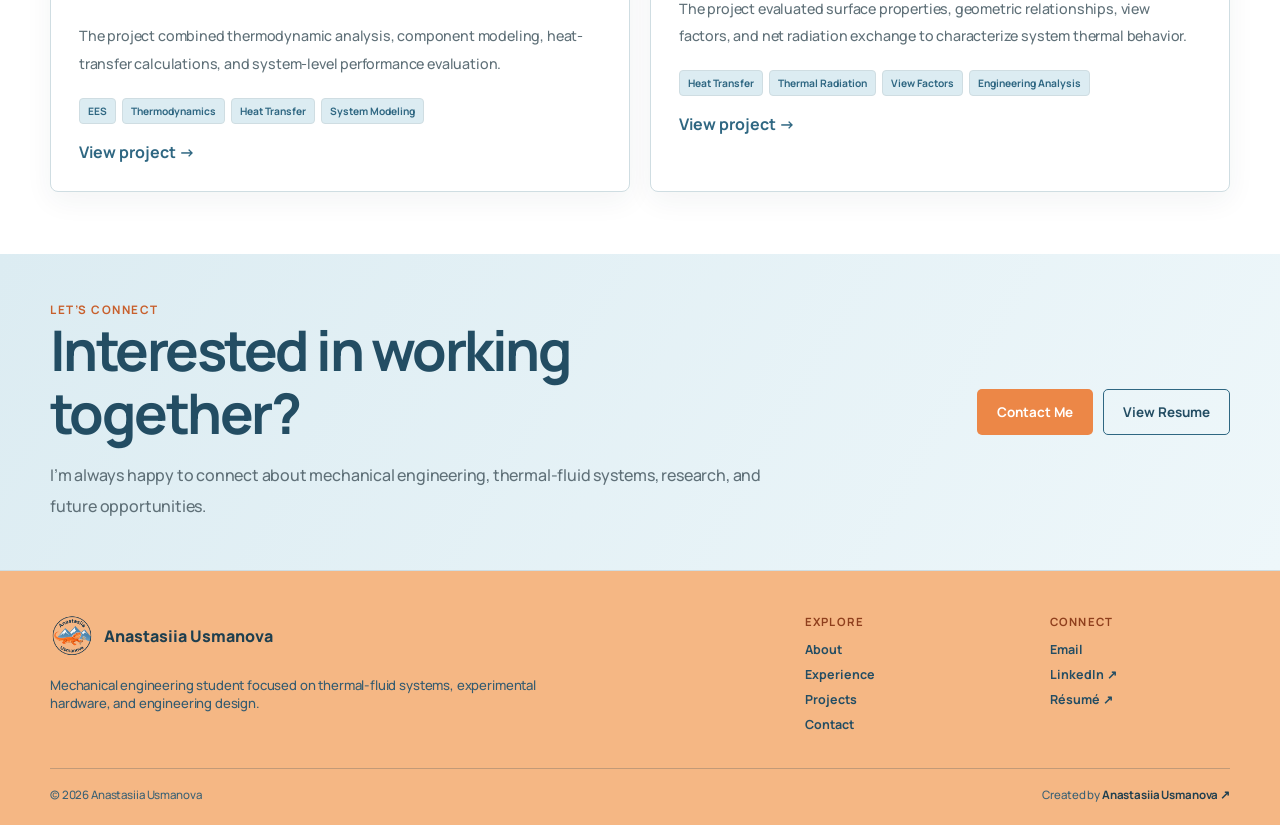
==== commit 9bbc1d79: "Update index.html" ====
--- a/index.html
+++ b/index.html
@@ -356,7 +356,7 @@
                             <div class="card-meta">
 
                                 <span>
-                                    May 2026 — Present
+                                    Summer 2026
                                 </span>
 
                                 <span>
@@ -374,23 +374,22 @@
                             </p>
 
                             <p>
-                                Supporting the build and testing of a
-                                lab-scale redox reactor with a fluidized-bed
-                                heat exchanger for the DOE-funded REGENLOOP
-                                program.
-                            </p>
-
-                            <p>
-                                My work focuses on reactor assembly,
-                                instrumentation, and LabVIEW controls for
-                                automated cyclic operation.
+                                Supported development of a laboratory-scale
+                                redox reactor with an external fluidized bed
+                                for the DOE-funded REGENLOOP program.
+                            </p>
+
+                            <p>
+                                Contributed to reactor assembly,
+                                instrumentation integration, and LabVIEW-based
+                                controls for automated cyclic operation.
                             </p>
 
                             <a
                                 class="card-link"
-                                href="experience/#research"
+                                href="experience/regenloop/"
                             >
-                                View experience →
+                                View REGENLOOP project →
                             </a>
 
                         </div>
@@ -546,15 +545,15 @@
                         <div>
 
                             <h3>
-                                <a href="projects/#senior-design">
+                                <a href="projects/seniordesign/">
                                     Senior Design
                                 </a>
                             </h3>
 
                             <p>
-                                A year-long capstone project combining engineering
-                                analysis, design, prototyping, testing, validation,
-                                teamwork, and technical communication.
+                                Developing a manufacturable quartz tuning-fork
+                                thermometer for cryogenic systems with Maybell
+                                Quantum Industries.
                             </p>
 
                         </div>
